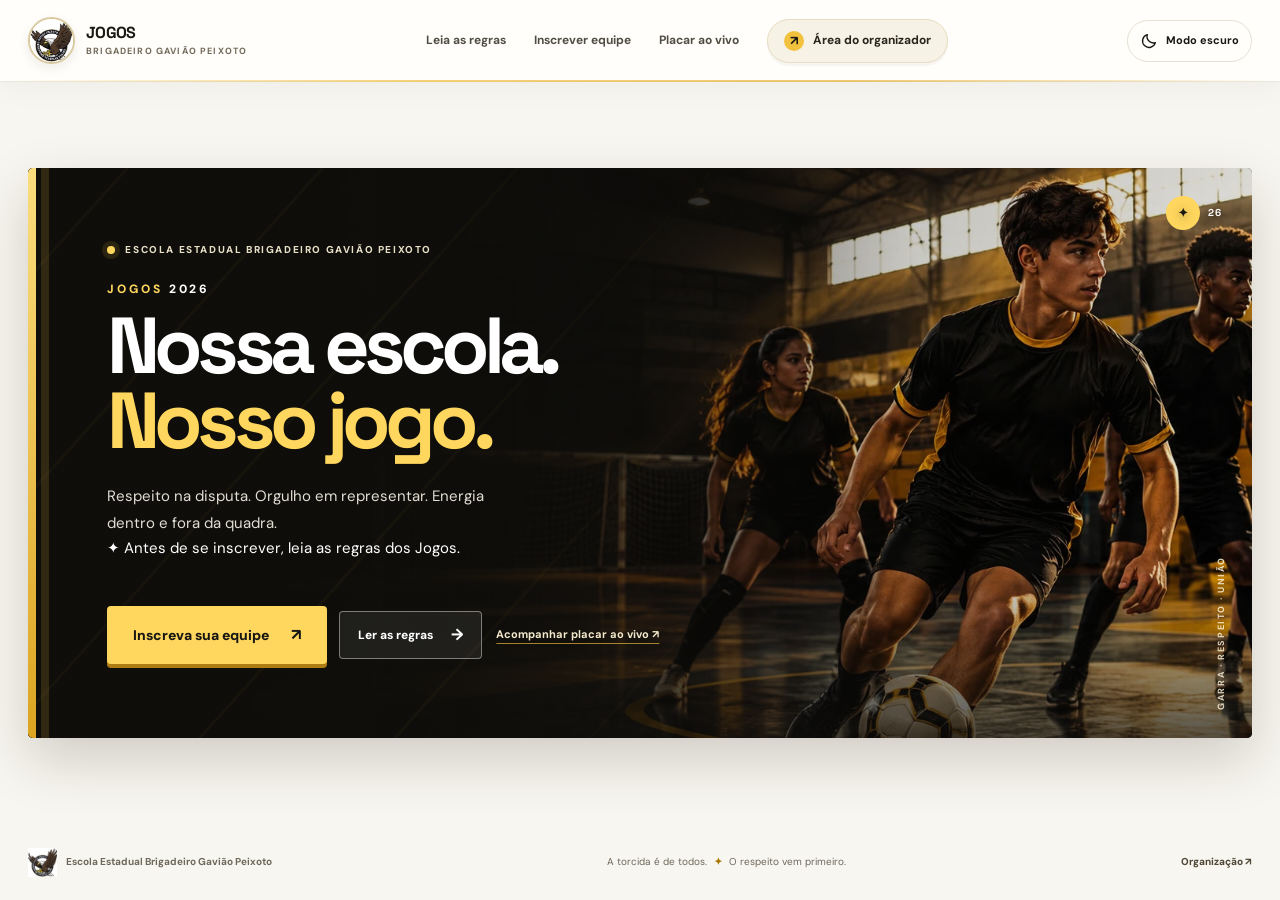
==== index.html @ d653228d "Nova versão" ====
<!doctype html>
<html lang="pt-BR">
<head>
  <meta charset="utf-8">
  <meta name="viewport" content="width=device-width, initial-scale=1, viewport-fit=cover">
  <meta name="theme-color" content="#171612">
  <meta name="description" content="Jogos — Escola Estadual Brigadeiro Gavião Peixoto. Apresentação dos Jogos, regras, inscrições e placares ao vivo.">
  <title>Jogos — Brigadeiro Gavião Peixoto</title>
  <link rel="icon" type="image/png" href="assets/brasao-escola.png">
  <link rel="preload" as="image" href="assets/jogos-banner.webp" fetchpriority="high">
  <script>
    (() => {
      try {
        const saved = localStorage.getItem('jogos-theme');
        const initial = saved || (window.matchMedia && window.matchMedia('(prefers-color-scheme: dark)').matches ? 'dark' : 'light');
        document.documentElement.dataset.theme = initial;
      } catch (_) { document.documentElement.dataset.theme = 'light'; }
    })();
  </script>
  <link rel="stylesheet" href="css/style.css">
</head>
<body class="home-page sports-home">
  <header class="site-header sports-header">
    <a class="brand sports-brand" href="index.html" aria-label="Jogos da Escola Brigadeiro Gavião Peixoto — início">
      <span class="brand__crest"><img src="assets/brasao-escola.png" alt="Brasão da Escola Estadual Brigadeiro Gavião Peixoto"></span>
      <span class="brand__copy"><strong>JOGOS</strong><small>BRIGADEIRO GAVIÃO PEIXOTO</small></span>
    </a>
    <nav id="main-navigation" class="main-nav sports-nav" aria-label="Navegação principal">
      <a href="regras.html">Leia as regras</a>
      <a href="inscricao.html">Inscrever equipe</a>
      <a href="placar.html">Placar ao vivo</a>
      <a class="nav-admin" href="admin.html"><span class="nav-admin__icon" aria-hidden="true">↗</span> Área do organizador</a>
    </nav>
    <button class="theme-toggle" type="button" data-theme-toggle aria-label="Ativar modo escuro" title="Ativar modo escuro" aria-pressed="false">
      <svg class="theme-toggle__moon" viewBox="0 0 24 24" fill="none" aria-hidden="true"><path d="M20.5 14.2A8.5 8.5 0 0 1 9.8 3.5 8.7 8.7 0 1 0 20.5 14.2Z" stroke="currentColor" stroke-width="1.8" stroke-linecap="round" stroke-linejoin="round"/></svg>
      <svg class="theme-toggle__sun" viewBox="0 0 24 24" fill="none" aria-hidden="true"><circle cx="12" cy="12" r="4" stroke="currentColor" stroke-width="1.8"/><path d="M12 2v2m0 16v2M4.93 4.93l1.42 1.42m11.3 11.3 1.42 1.42M2 12h2m16 0h2M4.93 19.07l1.42-1.42m11.3-11.3 1.42-1.42" stroke="currentColor" stroke-width="1.8" stroke-linecap="round"/></svg>
      <span class="theme-toggle__label">Modo escuro</span>
    </button>
    <button class="menu-toggle sports-menu-toggle" id="menu-toggle" type="button" aria-label="Abrir menu" aria-expanded="false" aria-controls="main-navigation">
      <span></span><span></span>
    </button>
  </header>

  <main class="sports-main">
    <section class="sports-cover" aria-labelledby="cover-title">
      <img class="sports-cover__photo" src="assets/jogos-banner.webp" alt="" fetchpriority="high" decoding="async">
      <div class="sports-cover__veil" aria-hidden="true"></div>
      <div class="sports-cover__texture" aria-hidden="true"></div>
      <div class="sports-cover__content">
        <div class="sports-cover__eyebrow"><span class="sports-cover__pulse" aria-hidden="true"></span> ESCOLA ESTADUAL BRIGADEIRO GAVIÃO PEIXOTO</div>
        <p class="sports-cover__edition">JOGOS <span>2026</span></p>
        <h1 id="cover-title">Nossa escola.<br><span>Nosso jogo.</span></h1>
        <p class="sports-cover__lead">Respeito na disputa. Orgulho em representar. Energia dentro e fora da quadra.</p>
        <p class="home-rules-reminder"><span aria-hidden="true">✦</span> Antes de se inscrever, leia as regras dos Jogos.</p>
        <nav class="sports-cover__actions" aria-label="Acessos dos Jogos">
          <a class="sports-action sports-action--primary" href="inscricao.html">Inscreva sua equipe <span aria-hidden="true">↗</span></a>
          <a class="sports-action sports-action--secondary" href="regras.html">Ler as regras <span aria-hidden="true">→</span></a>
          <a class="sports-cover__rules" href="placar.html">Acompanhar placar ao vivo ↗</a>
        </nav>
      </div>
      <div class="sports-cover__side-label" aria-hidden="true">GARRA · RESPEITO · UNIÃO</div>
      <div class="sports-cover__corner" aria-hidden="true"><span>✦</span><i>26</i></div>
    </section>
  </main>

  <footer class="sports-footer">
    <a class="sports-footer__school" href="index.html"><img src="assets/brasao-escola.png" alt=""><span>Escola Estadual Brigadeiro Gavião Peixoto</span></a>
    <span class="sports-footer__motto">A torcida é de todos. <b>✦</b> O respeito vem primeiro.</span>
    <a class="sports-footer__admin" href="admin.html">Organização ↗</a>
  </footer>

  <script>
    (() => {
      const menuToggle = document.getElementById('menu-toggle');
      const mainNav = document.getElementById('main-navigation');
      if (!menuToggle || !mainNav) return;
      const setMenuOpen = (open) => {
        mainNav.classList.toggle('is-open', open);
        document.body.classList.toggle('menu-open', open);
        menuToggle.setAttribute('aria-expanded', String(open));
        menuToggle.setAttribute('aria-label', open ? 'Fechar menu' : 'Abrir menu');
      };
      menuToggle.addEventListener('click', () => setMenuOpen(!mainNav.classList.contains('is-open')));
      mainNav.querySelectorAll('a').forEach((link) => link.addEventListener('click', () => setMenuOpen(false)));
      document.addEventListener('keydown', (event) => { if (event.key === 'Escape') setMenuOpen(false); });
      document.addEventListener('click', (event) => {
        if (window.matchMedia('(max-width: 860px)').matches && mainNav.classList.contains('is-open') &&
            !mainNav.contains(event.target) && !menuToggle.contains(event.target)) setMenuOpen(false);
      });
      window.addEventListener('resize', () => {
        if (!window.matchMedia('(max-width: 860px)').matches) setMenuOpen(false);
      }, { passive: true });
    })();
  </script>
  <script src="js/theme.js" defer></script>
</body>
</html>
---- css/style.css ----
@import url('https://fonts.googleapis.com/css2?family=DM+Sans:wght@400;500;600;700&family=Space+Grotesk:wght@400;500;600;700&display=swap');

:root{--ink:#191714;--ink-soft:#2a2722;--gold:#f0be3d;--gold-deep:#d99c16;--brown:#5a3b28;--paper:#f8f6f0;--white:#fffefa;--muted:#77746d;--line:#e6e0d5;--success:#2e7450;--danger:#b84136;--shadow:0 20px 60px rgba(33,26,15,.09);--radius:22px;--font:'DM Sans',Arial,sans-serif;--display:'Space Grotesk','DM Sans',sans-serif}
*{box-sizing:border-box}html{scroll-behavior:smooth;scroll-padding-top:96px}body{margin:0;background:var(--white);color:var(--ink);font-family:var(--font);font-size:15px;line-height:1.55;-webkit-font-smoothing:antialiased}body.menu-open{overflow:hidden}a{color:inherit;text-decoration:none}button,input,select,textarea{font:inherit}button,a,input,select,textarea{-webkit-tap-highlight-color:transparent}button{cursor:pointer}img{max-width:100%;display:block}button:focus-visible,a:focus-visible,input:focus-visible,select:focus-visible,textarea:focus-visible{outline:3px solid rgba(240,190,61,.72);outline-offset:3px}[hidden]{display:none!important}::selection{background:var(--gold);color:var(--ink)}
.setup-banner{display:flex;gap:10px;align-items:center;justify-content:center;padding:10px 20px;background:#fff0bf;color:#4b3515;font-size:12px;text-align:center;border-bottom:1px solid #f0d987}.setup-banner code{background:rgba(255,255,255,.65);padding:2px 5px;border-radius:5px;font-size:11px}.setup-banner__dot{width:7px;height:7px;flex-shrink:0;border-radius:50%;background:#c88712;box-shadow:0 0 0 4px rgba(200,135,18,.12)}
.site-header,.admin-topbar{height:88px;display:flex;align-items:center;justify-content:space-between;padding:0 max(5vw,calc((100vw - 1240px)/2));border-bottom:1px solid rgba(25,23,20,.07);position:relative;z-index:20;background:rgba(255,254,250,.92);backdrop-filter:blur(16px)}.brand{display:inline-flex;align-items:center;gap:11px;flex-shrink:0}.brand__crest{width:48px;height:48px;border-radius:50%;display:grid;place-items:center;background:#fff;overflow:hidden;border:1px solid #e9dfc9;box-shadow:0 4px 14px rgba(0,0,0,.05)}.brand__crest img{width:100%;height:100%;object-fit:cover}.brand__copy{display:flex;flex-direction:column;line-height:1.15;gap:5px}.brand__copy strong{font:700 16px/1 var(--display);letter-spacing:-.04em}.brand__copy strong span{color:var(--gold-deep)}.brand__copy small{font-size:9px;letter-spacing:.19em;font-weight:700;color:#827c70}.main-nav{display:flex;align-items:center;gap:35px}.main-nav>a:not(.nav-admin){font-size:13px;font-weight:600;color:#625f58;transition:color .2s}.main-nav>a:not(.nav-admin):hover{color:var(--ink)}.nav-admin{display:inline-flex;align-items:center;gap:9px;padding:11px 16px;border:1px solid var(--line);border-radius:100px;font-weight:700;font-size:12px;background:#fff;transition:all .2s}.nav-admin:hover{border-color:var(--ink);background:var(--ink);color:#fff}.nav-admin__icon{display:inline-grid;place-items:center;width:20px;height:20px;border-radius:50%;background:var(--gold);color:var(--ink);font-size:13px}.menu-toggle{display:none;background:transparent;border:0;padding:8px}.menu-toggle span{display:block;width:22px;height:2px;margin:5px;background:var(--ink)}
.section-wrap{width:min(1160px,90vw);margin-inline:auto}.hero{min-height:610px;display:grid;grid-template-columns:1.04fr .96fr;align-items:center;gap:44px;padding-top:48px;padding-bottom:55px}.hero__copy{padding:23px 0 30px}.eyebrow,.section-kicker{font-size:10px;font-weight:800;letter-spacing:.16em;color:#8b6513}.eyebrow{display:inline-flex;align-items:center;gap:9px;padding:8px 12px;background:#fff4d4;border:1px solid #f3e4b8;border-radius:100px;color:#6f5113}.eyebrow__spark{font-size:15px;color:var(--gold-deep)}h1,h2,h3,p{margin-top:0}.hero h1{font:700 clamp(48px,5.7vw,76px)/.99 var(--display);letter-spacing:-.075em;margin:25px 0 23px;max-width:600px}.hero h1 span{color:var(--gold-deep);position:relative;white-space:nowrap}.hero__lead{max-width:470px;font-size:16px;line-height:1.8;color:#6d6961;margin:0 0 27px}.hero__actions{display:flex;align-items:center;gap:25px;flex-wrap:wrap}.button{display:inline-flex;align-items:center;justify-content:center;gap:18px;min-height:48px;padding:13px 21px;border-radius:10px;border:1px solid transparent;font-size:12px;font-weight:800;letter-spacing:.005em;transition:transform .18s,background .18s,border-color .18s,color .18s;cursor:pointer}.button:hover{transform:translateY(-2px)}.button:disabled{opacity:.55;cursor:not-allowed;transform:none}.button span{font-size:16px;line-height:1}.button--gold{background:var(--gold);color:#241b0c;box-shadow:0 7px 0 #dca62b}.button--gold:hover{background:#f5c94f}.button--dark{background:var(--ink);color:#fff}.button--dark:hover{background:#3a342b}.button--wide{width:100%;min-height:54px}.button--light{background:#fff;color:var(--ink)}.button--light:hover{background:var(--gold)}.button--outline{border-color:#d9d2c6;background:transparent;color:var(--ink)}.button--outline:hover{border-color:var(--ink);background:var(--ink);color:white}.button--text{background:transparent;color:#756f64;padding-inline:9px}.button--text:hover{background:#f2eee4;transform:none}.text-link{font-weight:800;font-size:12px;border-bottom:1px solid #d4cfc4;padding:7px 0;display:inline-flex;gap:12px;align-items:center}.text-link span{font-size:17px;color:var(--gold-deep)}.hero__social-proof{margin-top:49px;display:flex;align-items:center;gap:13px}.mini-avatars{display:flex}.mini-avatars span{width:36px;height:36px;border-radius:50%;background:#f5e8c7;border:2px solid var(--white);display:grid;place-items:center;margin-left:-8px;font-size:15px}.mini-avatars span:first-child{margin-left:0;background:#eee3d9}.mini-avatars span:nth-child(2){background:#dce7d6}.mini-avatars span:nth-child(3){background:#f8df9d}.hero__social-proof p{font-size:11px;line-height:1.5;margin:0;color:#868076}.hero__social-proof strong{font-size:12px;color:var(--ink)}
.hero__art{min-height:485px;position:relative;display:flex;align-items:center;justify-content:center;isolation:isolate}.hero__art:before{content:"";position:absolute;width:370px;height:370px;border-radius:50%;background:var(--gold);z-index:-2;transform:translate(12px,4px)}.hero__art:after{content:"";position:absolute;width:435px;height:435px;border:1px solid #e4d6b7;border-radius:50%;z-index:-3;transform:translate(9px,4px)}.art-ring{position:absolute;border:1px dashed rgba(65,45,20,.24);border-radius:50%;width:480px;height:480px;z-index:-3}.art-ring--one{transform:translate(8px,8px)}.art-ring--two{width:525px;height:525px;border-style:solid;opacity:.5;transform:translate(8px,8px)}.crest-card{width:294px;height:330px;background:#fffefa;border:1px solid rgba(25,23,20,.12);border-radius:155px 155px 32px 32px;padding:24px 25px 19px;display:flex;flex-direction:column;align-items:center;justify-content:center;box-shadow:0 25px 48px rgba(70,44,9,.19);transform:rotate(-4deg);position:relative}.crest-card:before{content:"";position:absolute;inset:9px;border:1px solid #e7d7b0;border-radius:150px 150px 26px 26px;pointer-events:none}.crest-card img{width:220px;height:220px;object-fit:contain;border-radius:50%;mix-blend-mode:multiply}.crest-card__caption{font-family:var(--display);text-align:center;display:flex;flex-direction:column;line-height:1.15;gap:2px;margin-top:8px}.crest-card__caption span{font-size:9px;letter-spacing:.16em;color:#746b5c;font-weight:700}.crest-card__caption strong{font-size:14px;letter-spacing:-.02em}.hero-sticker{position:absolute;z-index:3;font:700 11px/1.25 var(--display);letter-spacing:.08em;text-align:center;box-shadow:0 10px 22px rgba(30,20,10,.12)}.hero-sticker--top{top:33px;right:6px;background:var(--ink);color:#fff;border-radius:50%;width:110px;height:110px;display:flex;align-items:center;justify-content:center;flex-direction:column;transform:rotate(11deg);border:5px solid #fff4d8;outline:1px solid var(--ink)}.hero-sticker--top span{color:var(--gold);font-size:20px;margin-bottom:4px}.hero-sticker--bottom{bottom:44px;left:6px;display:flex;align-items:center;gap:11px;background:#fffefa;padding:13px 18px;border:1px solid #e8dfce;border-radius:12px;transform:rotate(-8deg)}.sticker-ball{width:30px;height:30px;display:grid;place-items:center;background:var(--gold);border-radius:50%;font-size:12px;color:var(--ink);border:4px dotted var(--ink)}.art-star{position:absolute;color:var(--ink);font-size:31px}.art-star--one{top:82px;left:30px;transform:rotate(-13deg)}.art-star--two{bottom:85px;right:10px;color:#b88212;font-size:27px}.art-label{position:absolute;right:4px;bottom:4px;display:flex;align-items:center;gap:9px;font:700 9px var(--display);letter-spacing:.12em;color:#71624b;transform:rotate(-90deg);transform-origin:right center}.art-label__line{width:35px;height:1px;background:#a98a4b}.art-label b{color:var(--ink)}
.ticker{overflow:hidden;white-space:nowrap;background:var(--ink);color:#f9f6eb;border-top:3px solid var(--gold);border-bottom:3px solid var(--gold);transform:rotate(-1deg) scale(1.02);margin:0 0 10px;padding:10px 0;position:relative;z-index:3}.ticker__track{display:flex;align-items:center;justify-content:space-around;gap:31px;width:max-content;min-width:100%;font:700 11px var(--display);letter-spacing:.19em;animation:ticker-scroll 42s linear infinite}.ticker__track i{font-style:normal;color:var(--gold);font-size:14px}@keyframes ticker-scroll{to{transform:translateX(-35%)}}
.registration-section{padding-top:103px;padding-bottom:102px}.section-heading{display:flex;justify-content:space-between;align-items:flex-end;gap:40px;margin-bottom:34px}.section-heading h2,.admin-section__heading h2{font:700 clamp(30px,3.6vw,46px)/1.1 var(--display);letter-spacing:-.065em;margin:9px 0 0}.title-period{color:var(--gold-deep)}.section-heading>p{max-width:365px;color:#777168;font-size:13px;line-height:1.8;margin:0 0 2px}.registration-layout{display:grid;grid-template-columns:minmax(0,1.48fr) minmax(290px,.82fr);gap:25px;align-items:start}.registration-card{background:#fff;border:1px solid var(--line);border-radius:20px;padding:31px 32px 28px;box-shadow:0 12px 42px rgba(35,26,10,.045)}.form-card__top,.form-divider{display:flex;align-items:center;justify-content:space-between;gap:15px}.form-card__top{padding-bottom:23px;border-bottom:1px solid #eee9df;margin-bottom:24px}.step-tag{display:inline-flex;align-items:center;gap:9px;font-size:10px;font-weight:800;letter-spacing:.12em;color:#7b7569}.step-tag>span{display:inline-grid;place-items:center;width:27px;height:27px;background:#fff2c9;border-radius:8px;color:#745315;font:700 11px var(--display)}.form-required{font-size:10px;color:#999287}.field-group{display:flex;flex-direction:column;gap:8px;margin-bottom:19px}.field-group label{font-size:12px;font-weight:800;color:#37332c}.field-group label>span{color:var(--gold-deep)}.field-group input,.field-group select,.field-group textarea{width:100%;min-width:0;min-height:47px;padding:12px 13px;border:1px solid #e4ded3;border-radius:9px;background:#fdfcf9;color:var(--ink);font-size:13px;transition:border-color .2s,box-shadow .2s}.field-group textarea{resize:vertical;min-height:86px}.field-group input::placeholder,.field-group textarea::placeholder{color:#aba59a}.field-group input:focus,.field-group select:focus,.field-group textarea:focus{outline:none;border-color:#d5a229;box-shadow:0 0 0 3px rgba(240,190,61,.16)}.field-help{font-size:10px;color:#8a847a;line-height:1.5}.form-divider{border-top:1px solid #eee9df;margin:27px 0 10px;padding-top:25px}.count-chip{display:inline-flex;align-items:center;justify-content:center;border-radius:100px;background:#f5f0e6;color:#6e5d3c;padding:6px 10px;font-size:10px;font-weight:800;white-space:nowrap}.form-intro{color:#837d72;font-size:11px;margin:0 0 18px}.participants-fields{display:grid;grid-template-columns:1fr 1fr;gap:13px 14px}.participant-field{min-width:0;margin:0}.participant-field .participant-label{display:flex;align-items:center;gap:7px;font-size:10px;font-weight:800;color:#625c51}.participant-num{display:grid;place-items:center;width:19px;height:19px;border-radius:6px;background:#f5edda;color:#77591c;font-size:10px}.participant-field input{min-height:43px;padding:10px 11px;border:1px solid #e4ded3;border-radius:8px;background:#fdfcf9;width:100%;font-size:12px;margin-top:7px}.participant-field input:focus{outline:none;border-color:#d5a229;box-shadow:0 0 0 3px rgba(240,190,61,.16)}.empty-participants{grid-column:1/-1;display:flex;align-items:center;gap:13px;padding:16px;border:1px dashed #ded5c4;border-radius:11px;background:#fcfaf5;color:#81796c}.empty-participants>span{font-size:22px}.empty-participants p{font-size:11px;margin:0}.consent-check{display:flex;align-items:flex-start;gap:10px;margin:23px 0 20px;color:#777168;font-size:10px;line-height:1.55;cursor:pointer}.consent-check input{margin-top:2px;accent-color:#b38215;flex-shrink:0}.privacy-note{font-size:10px;text-align:center;color:#948d81;margin:14px 0 0}.privacy-note span{margin-right:4px}.form-message{border-radius:9px;padding:11px 13px;margin:0 0 17px;font-size:12px;line-height:1.55}.form-message--success{background:#eaf5ed;color:#245c3b;border:1px solid #cfe7d6}.form-message--error{background:#fff0ee;color:#96392f;border:1px solid #f1cfcb}.form-message--info{background:#fff6dc;color:#765414;border:1px solid #f0dfac}.registration-aside{display:flex;flex-direction:column;gap:17px}.aside-card{overflow:hidden;position:relative;border-radius:20px;padding:25px 24px}.aside-card--dark{background:var(--ink);color:#fff}.aside-card__top{display:flex;align-items:center;justify-content:space-between;margin-bottom:23px}.aside-icon{display:grid;place-items:center;width:36px;height:36px;border-radius:10px;background:var(--gold);color:var(--ink);font-size:21px}.live-pill{display:inline-flex;align-items:center;gap:6px;padding:6px 8px;border:1px solid rgba(255,255,255,.2);border-radius:100px;font-size:8px;font-weight:800;letter-spacing:.13em;color:#c8c2b6}.live-pill i{width:5px;height:5px;background:#7dca8c;border-radius:50%;box-shadow:0 0 0 3px rgba(125,202,140,.12)}.aside-card h3{font:700 31px/1.05 var(--display);letter-spacing:-.065em;margin:0 0 13px;position:relative;z-index:1}.aside-card h3 em{font-style:normal;color:var(--gold)}.aside-card>p{color:#b4afa3;font-size:11px;line-height:1.75;max-width:275px;margin-bottom:20px;position:relative;z-index:1}.aside-divider{height:1px;background:rgba(255,255,255,.14);margin:20px 0}.aside-fact{display:flex;gap:12px;margin:17px 0;position:relative;z-index:1}.aside-fact__number{width:27px;height:27px;border:1px solid rgba(240,190,61,.5);border-radius:8px;display:grid;place-items:center;color:var(--gold);font:700 10px var(--display);flex-shrink:0}.aside-fact div{display:flex;flex-direction:column;gap:3px}.aside-fact strong{font-size:11px}.aside-fact small{font-size:10px;color:#a7a094;line-height:1.45}.aside-card__scribble{position:absolute;bottom:8px;right:-2px;color:rgba(240,190,61,.12);font:700 47px var(--display);transform:rotate(-17deg);pointer-events:none}.help-card{display:flex;align-items:flex-start;gap:12px;padding:18px 19px;border:1px solid var(--line);border-radius:15px;background:#fffefa}.help-card__icon{width:26px;height:26px;display:grid;place-items:center;border-radius:50%;background:#fff0c2;color:#725416;font:700 13px var(--display);flex-shrink:0}.help-card strong{font-size:11px}.help-card p{font-size:10px;color:#817b70;line-height:1.65;margin:4px 0 0}
.modalities-section{background:var(--paper);padding:91px 0 95px;position:relative}.section-heading--compact{margin-bottom:34px}.modalities-grid{display:grid;grid-template-columns:repeat(3,minmax(0,1fr));gap:17px}.modality-card{border:1px solid #e8e2d7;border-radius:17px;background:#fffefa;padding:22px;position:relative;overflow:hidden;transition:transform .2s,border-color .2s,box-shadow .2s}.modality-card:hover{transform:translateY(-4px);border-color:#dbc18b;box-shadow:0 13px 28px rgba(44,34,16,.06)}.modality-card__top{display:flex;align-items:center;justify-content:space-between;margin-bottom:22px}.modality-card__symbol{width:45px;height:45px;background:#fff0be;border:1px solid #f3df9c;border-radius:13px;display:grid;place-items:center;font-size:20px}.modality-card:nth-child(3n+2) .modality-card__symbol{background:#e8eee0;border-color:#d6e1ca}.modality-card:nth-child(3n+3) .modality-card__symbol{background:#f1e3d7;border-color:#e6d1bd}.modality-card__type{font-size:9px;font-weight:800;letter-spacing:.12em;color:#9b8d6b}.modality-card h3{font:700 22px/1.2 var(--display);letter-spacing:-.05em;margin:0 0 8px;overflow-wrap:anywhere}.modality-card p{font-size:11px;color:#81796d;line-height:1.65;min-height:36px;margin:0 0 18px}.modality-card__bottom{padding-top:15px;border-top:1px solid #eee8de;display:flex;align-items:center;justify-content:space-between;gap:10px}.participant-pill{display:inline-flex;align-items:center;gap:7px;font-size:10px;font-weight:800;color:#645638}.participant-pill span{font-size:15px;color:#bd8e23}.modality-card__join{font-size:10px;font-weight:800;color:#7a5a17;white-space:nowrap}.modality-card--loading{min-height:190px}.skeleton-line{height:15px;width:58%;background:#eee9df;border-radius:5px;margin:22px 0 12px}.skeleton-line--short{width:80%}.empty-note{text-align:center;padding:35px;background:#fff;border:1px dashed var(--line);border-radius:16px;color:#81796d;font-size:13px}
.steps-section{display:grid;grid-template-columns:.8fr 1.2fr;gap:85px;align-items:center;padding-top:100px;padding-bottom:106px}.steps-heading h2{font:700 clamp(36px,4vw,52px)/1.05 var(--display);letter-spacing:-.07em;margin:12px 0 15px}.steps-heading h2 span{color:var(--gold-deep)}.steps-heading p{font-size:13px;color:#7f796e;max-width:280px;line-height:1.8}.steps-list{border-top:1px solid var(--line)}.step-item{display:grid;grid-template-columns:30px 45px 1fr 20px;align-items:center;gap:18px;padding:21px 0;border-bottom:1px solid var(--line);transition:padding .2s}.step-item:hover{padding-inline:7px}.step-item__num{font:700 10px var(--display);color:#aa9f8b}.step-item__icon{display:grid;place-items:center;width:43px;height:43px;border-radius:12px;background:#f7f0de;font-size:19px}.step-item:nth-child(2) .step-item__icon{background:#e8eddf}.step-item:nth-child(3) .step-item__icon{background:#f1e2d3}.step-item h3{font:700 14px var(--display);margin:0 0 4px;letter-spacing:-.025em}.step-item p{font-size:11px;color:#817b70;margin:0;line-height:1.6}.step-item__arrow{font-size:17px;color:#b48b28;justify-self:end}
.closing-banner{position:relative;overflow:hidden;min-height:245px;background:var(--gold);border-radius:21px;margin-bottom:62px;display:flex;align-items:center;justify-content:space-between;padding:42px 59px;gap:25px}.closing-banner:before{content:"";position:absolute;right:12%;top:-115px;width:310px;height:310px;border-radius:50%;border:1px solid rgba(25,23,20,.15);box-shadow:0 0 0 18px rgba(25,23,20,.035),0 0 0 42px rgba(25,23,20,.025)}.closing-banner__shine{position:absolute;right:19%;bottom:-75px;width:190px;height:190px;border:1px dashed rgba(25,23,20,.24);border-radius:50%}.closing-banner .section-kicker{color:#785710;position:relative}.closing-banner h2{font:700 clamp(32px,4vw,46px)/1.04 var(--display);letter-spacing:-.07em;margin:12px 0 0;position:relative}.closing-banner h2 em{font-style:normal;color:#fff8e6;text-shadow:0 1px rgba(0,0,0,.05)}.closing-banner .button{position:relative;z-index:1;flex-shrink:0}.closing-banner__star{position:absolute;right:35%;top:25px;font-size:32px;color:rgba(25,23,20,.34)}
.site-footer{min-height:115px;border-top:1px solid var(--line);padding:25px max(5vw,calc((100vw - 1240px)/2));display:flex;align-items:center;justify-content:space-between;gap:20px}.brand--footer .brand__crest{width:39px;height:39px}.brand--footer .brand__copy strong{font-size:13px}.brand--footer .brand__copy small{font-size:8px}.site-footer>p{font-size:10px;color:#8a8378;margin:0;text-align:center}.site-footer>p span{color:var(--gold-deep);margin-inline:5px}.footer-admin{font-size:10px;font-weight:800;color:#625a4b;white-space:nowrap}.footer-admin:hover{color:var(--gold-deep)}.toast{position:fixed;right:24px;bottom:24px;z-index:1000;max-width:min(420px,calc(100vw - 32px));padding:13px 17px;border-radius:12px;background:var(--ink);color:white;box-shadow:var(--shadow);font-size:12px;opacity:0;transform:translateY(14px);pointer-events:none;transition:opacity .25s,transform .25s}.toast.is-visible{opacity:1;transform:translateY(0)}
/* Admin */
.admin-page{background:var(--paper);min-height:100vh}.admin-topbar{background:var(--white)}.back-link{font-size:12px;font-weight:800;color:#6d665b}.back-link:hover{color:var(--gold-deep)}.admin-shell{width:min(1200px,91vw);margin:0 auto}.login-layout{min-height:calc(100vh - 88px);display:grid;grid-template-columns:1fr .82fr;align-items:center;gap:65px;padding:65px 0}.login-promo{position:relative;min-height:475px;display:flex;flex-direction:column;justify-content:center;padding:10px 15px}.login-promo:before{content:"";position:absolute;width:300px;height:300px;border-radius:50%;background:#f0c54e;opacity:.55;left:7%;top:22%;z-index:0}.login-promo>*{position:relative;z-index:1}.login-promo h1{font:700 clamp(43px,5.1vw,65px)/1.01 var(--display);letter-spacing:-.075em;margin:17px 0 20px}.login-promo h1 em{font-style:normal;color:#ad7d17}.login-promo>p{max-width:380px;font-size:14px;line-height:1.8;color:#777168}.login-promo__art{position:absolute;bottom:14px;right:18px;width:170px;height:170px;border-radius:50%;background:#fff;border:1px solid #e7dcc4;display:grid;place-items:center;box-shadow:0 16px 35px rgba(0,0,0,.08);transform:rotate(8deg)}.login-promo__art img{width:135px;height:135px;object-fit:contain;border-radius:50%;mix-blend-mode:multiply}.login-promo__seal{position:absolute;bottom:-15px;left:-85px;background:var(--ink);color:#fff;padding:12px 16px;border-radius:9px;font-size:8px;line-height:1.5;letter-spacing:.1em;transform:rotate(-8deg)}.login-promo__seal b{color:var(--gold)}.login-promo__star{position:absolute;right:-16px;top:-18px;color:#b3811b;font-size:32px}.promo-foot{position:absolute;left:15px;bottom:12px;font-size:9px;font-weight:800;letter-spacing:.15em;color:#918777}.promo-foot span{color:#c89923;margin-right:9px}.login-card{width:100%;max-width:440px;justify-self:end;background:#fff;border:1px solid var(--line);border-radius:20px;padding:36px;box-shadow:0 17px 50px rgba(35,26,10,.055)}.login-card__symbol{width:43px;height:43px;display:grid;place-items:center;border-radius:13px;background:var(--gold);font:700 20px var(--display);margin-bottom:23px}.login-card h2{font:700 30px var(--display);letter-spacing:-.06em;margin:7px 0}.login-card>p:not(.login-card__hint){font-size:12px;color:#81796e;line-height:1.7;margin-bottom:26px}.login-card .field-group{margin-bottom:17px}.login-card__hint{font-size:10px;color:#918a7f;line-height:1.6;display:flex;gap:7px;margin:16px 0 19px}.login-card__back{font-size:11px;font-weight:700;color:#756a58}.login-card__back:hover{color:var(--gold-deep)}
.dashboard{padding:50px 0 35px}.dashboard-heading{display:flex;justify-content:space-between;align-items:flex-end;gap:24px;margin-bottom:28px}.dashboard-heading h1{font:700 clamp(32px,4vw,44px)/1.1 var(--display);letter-spacing:-.065em;margin:8px 0 7px}.dashboard-heading p{font-size:12px;color:#81796e;margin:0}.dashboard-heading .button{min-height:42px;padding:9px 14px}.stats-grid{display:grid;grid-template-columns:repeat(3,minmax(0,1fr));gap:15px;margin-bottom:45px}.stat-card{padding:21px 22px;border:1px solid var(--line);border-radius:16px;background:#fff}.stat-card--dark{background:var(--ink);border-color:var(--ink);color:#fff}.stat-card__top{display:flex;align-items:center;justify-content:space-between;font-size:11px;font-weight:700;color:#837b6f}.stat-card--dark .stat-card__top{color:#c4bdb1}.stat-card__icon{width:31px;height:31px;display:grid;place-items:center;border-radius:9px;background:#fbf0d0;color:#8b6617;font-size:16px}.stat-card--dark .stat-card__icon{background:var(--gold);color:var(--ink)}.stat-card>strong{display:block;font:700 37px/1.1 var(--display);letter-spacing:-.06em;margin:15px 0 5px}.stat-card>small{font-size:10px;color:#918a7f}.stat-card--dark>small{color:#b3aca0}.admin-section{margin-bottom:45px;scroll-margin-top:30px}.admin-section__heading{display:flex;align-items:flex-end;justify-content:space-between;gap:22px;margin-bottom:22px}.admin-section__heading h2{font-size:30px;margin:6px 0 6px}.admin-section__heading p{font-size:11px;color:#81796e;margin:0;line-height:1.6}.section-count{font-size:10px;font-weight:800;color:#7c7160;background:#eee7d9;border-radius:100px;padding:7px 11px;white-space:nowrap}.modality-admin-layout{display:grid;grid-template-columns:minmax(280px,.82fr) minmax(0,1.18fr);gap:17px;align-items:start}.admin-form-card,.admin-list-card{border:1px solid var(--line);border-radius:17px;background:#fff;padding:23px}.admin-form-card__heading,.admin-list-card__heading{display:flex;gap:12px;align-items:center;margin-bottom:23px}.admin-form-icon{width:37px;height:37px;display:grid;place-items:center;border-radius:11px;background:#fff0c4;color:#8c6414;font-size:18px;flex-shrink:0}.admin-form-card__heading h3,.admin-list-card__heading h3{font:700 15px var(--display);letter-spacing:-.035em;margin:0 0 3px}.admin-form-card__heading p,.admin-list-card__heading p{font-size:10px;color:#8a8276;margin:0;line-height:1.5}.admin-form-card .field-group{margin-bottom:17px}.optional-label{font-weight:500!important;color:#958c7e!important;font-size:10px}.number-input-wrap{display:flex;align-items:center;gap:10px}.number-input-wrap input{width:94px;flex-shrink:0}.number-input-wrap>span{font-size:10px;color:#8a8276}.toggle-line{display:flex;align-items:center;gap:11px;margin:10px 0 21px;cursor:pointer}.toggle-line>input{position:absolute;opacity:0;width:1px;height:1px}.toggle-ui{position:relative;display:block;width:34px;height:20px;background:#d9d2c6;border-radius:100px;transition:background .2s;flex-shrink:0}.toggle-ui:after{content:"";position:absolute;left:3px;top:3px;width:14px;height:14px;border-radius:50%;background:#fff;box-shadow:0 1px 3px #0002;transition:transform .2s}.toggle-line input:checked+.toggle-ui{background:#3e8259}.toggle-line input:checked+.toggle-ui:after{transform:translateX(14px)}.toggle-line input:focus-visible+.toggle-ui{outline:3px solid #edc451;outline-offset:3px}.toggle-line>span:last-child{display:flex;flex-direction:column;gap:2px}.toggle-line strong{font-size:11px}.toggle-line small{font-size:10px;color:#8a8276}.form-actions{display:flex;align-items:center;gap:10px;flex-wrap:wrap}.form-actions .button{min-height:43px;padding:10px 15px}.admin-list-card__heading{justify-content:space-between}.list-heading-mark{width:31px;height:31px;display:grid;place-items:center;border-radius:9px;background:#f4f0e7;color:#8b6617}.admin-modalities-list{display:flex;flex-direction:column}.admin-modality-row{display:flex;align-items:center;gap:12px;padding:14px 0;border-top:1px solid #eee8de;min-width:0}.admin-modality-symbol{display:grid;place-items:center;width:38px;height:38px;border-radius:11px;background:#f7efdb;color:#8b6414;flex-shrink:0;font-size:17px}.admin-modality-row:nth-child(3n+2) .admin-modality-symbol{background:#e9eddf;color:#4f6843}.admin-modality-copy{min-width:0;flex:1}.admin-modality-copy strong{display:block;white-space:normal;overflow-wrap:anywhere;font-size:12px}.admin-modality-copy small{display:block;color:#948c80;font-size:10px;margin-top:3px}.status-chip{display:inline-flex;align-items:center;gap:5px;font-size:9px;font-weight:800;padding:5px 8px;border-radius:100px;background:#eaf4eb;color:#39734a;white-space:nowrap}.status-chip:before{content:"";width:5px;height:5px;border-radius:50%;background:currentColor}.status-chip--paused{background:#f2eee8;color:#8a8070}.row-actions{display:flex;gap:6px;align-items:center}.icon-button{width:30px;height:30px;border:1px solid #e6dfd2;border-radius:8px;background:#fff;color:#776d5b;display:grid;place-items:center;font-size:13px;transition:all .2s;flex-shrink:0}.icon-button:hover{background:#f6f0e3;border-color:#c9b783;color:#4d3812}.icon-button--danger:hover{background:#fff0ee;border-color:#edc7c1;color:#a7392e}.list-empty{text-align:center;padding:34px 20px;color:#8c8375}.list-empty>span{font-size:28px;display:block;margin-bottom:10px;color:#b38c2c}.list-empty strong{font-size:12px;color:#514a40}.list-empty p{font-size:10px;max-width:245px;margin:7px auto 0;line-height:1.65}.teams-admin-section{margin-top:10px}.teams-toolbar{display:flex;align-items:center;gap:10px;margin-bottom:13px}.search-field{display:flex;align-items:center;gap:9px;flex:1;min-width:150px;background:#fff;border:1px solid var(--line);border-radius:9px;padding:0 12px}.search-field>span{font-size:20px;color:#918572}.search-field input{min-height:42px;border:0;outline:none!important;box-shadow:none!important;background:transparent;width:100%;font-size:11px}.teams-toolbar select{min-height:43px;border:1px solid var(--line);border-radius:9px;background:#fff;padding:0 12px;max-width:205px;font-size:11px;color:#635b50}.results-count{font-size:10px;color:#8a8276;white-space:nowrap}.teams-table-wrap{background:#fff;border:1px solid var(--line);border-radius:16px;overflow:hidden}.teams-table-scroll{overflow:auto}.teams-table{width:100%;border-collapse:collapse;min-width:720px}.teams-table th{text-align:left;background:#faf8f2;color:#8e8576;font-size:9px;letter-spacing:.08em;text-transform:uppercase;padding:13px 15px;border-bottom:1px solid #ece5d9;font-weight:800}.teams-table td{padding:14px 15px;border-bottom:1px solid #f0ebe3;font-size:11px;vertical-align:middle}.teams-table tr:last-child td{border-bottom:0}.team-cell{display:flex;flex-direction:column;gap:4px}.team-cell strong{font-size:12px;overflow-wrap:anywhere}.team-cell small,.team-meta small{font-size:10px;color:#91897d}.team-meta{display:flex;flex-direction:column;gap:4px}.team-count{display:inline-flex;width:max-content;background:#f5efdf;border-radius:7px;padding:5px 8px;font-size:10px;font-weight:800;color:#71561f}.team-people{font-size:10px;color:#6e675b;max-width:220px;line-height:1.55}.team-actions{display:flex;gap:6px;justify-content:flex-end}.table-empty{text-align:center;padding:55px 20px;color:#91897c}.table-empty>span{display:block;font-size:29px;margin-bottom:10px}.table-empty h3{font:700 16px var(--display);letter-spacing:-.03em;color:#484238;margin:0 0 5px}.table-empty p{font-size:11px;margin:0;line-height:1.7}.admin-footer{display:flex;align-items:center;justify-content:space-between;border-top:1px solid #e5ded2;padding:20px 0 10px;color:#948b7c;font-size:10px;gap:12px}.admin-footer span:first-child{font-weight:800;letter-spacing:.12em;color:#746751}.team-dialog{width:min(570px,calc(100vw - 24px));max-height:90vh;overflow:auto;border:1px solid var(--line);border-radius:20px;padding:27px;background:#fffefa;color:var(--ink);box-shadow:0 25px 90px #16120c44}.team-dialog::backdrop{background:rgba(24,21,16,.62);backdrop-filter:blur(4px)}.dialog-heading{display:flex;justify-content:space-between;gap:18px;align-items:flex-start;padding-bottom:20px;border-bottom:1px solid var(--line);margin-bottom:20px}.dialog-heading h2{font:700 28px var(--display);letter-spacing:-.06em;margin:6px 0 4px}.dialog-subtitle{font-size:11px;color:#8c8375;margin:0}.dialog-close{width:32px;height:32px;border:1px solid var(--line);border-radius:9px;background:#fff;font-size:23px;line-height:1;color:#72695a}.dialog-divider{display:flex;align-items:center;justify-content:space-between;gap:12px;border-top:1px solid var(--line);padding-top:18px;margin:7px 0 15px;font-size:9px;font-weight:800;letter-spacing:.1em;color:#7d7568}.team-dialog .participants-fields{margin-bottom:20px}.team-dialog .form-actions{padding-top:15px;border-top:1px solid var(--line)}
@media(max-width:1020px){.site-header,.admin-topbar{padding-inline:4vw}.main-nav{gap:22px}.hero{gap:25px}.hero__art:before{width:320px;height:320px}.hero__art:after{width:375px;height:375px}.art-ring{width:410px;height:410px}.art-ring--two{width:450px;height:450px}.crest-card{width:260px;height:300px}.crest-card img{width:200px;height:200px}.registration-layout{grid-template-columns:minmax(0,1.25fr) minmax(270px,.8fr);gap:18px}.registration-card{padding:25px}.steps-section{gap:45px}.login-layout{gap:35px}.login-promo__art{right:0;transform:scale(.85) rotate(8deg)}}
@media(max-width:780px){.site-header,.admin-topbar{height:75px;padding-inline:5vw}.brand__crest{width:42px;height:42px}.brand__copy strong{font-size:14px}.main-nav{display:none;position:absolute;top:74px;left:0;right:0;background:#fffefa;padding:18px 5vw 24px;box-shadow:0 16px 30px #17120c12;border-bottom:1px solid var(--line);flex-direction:column;align-items:stretch;gap:0}.main-nav.is-open{display:flex}.main-nav>a:not(.nav-admin){padding:13px 0;border-bottom:1px solid #f0ebe3}.nav-admin{margin-top:14px;justify-content:center}.menu-toggle{display:block}.hero{grid-template-columns:1fr;gap:0;padding-top:45px;padding-bottom:47px}.hero__copy{padding:0}.hero h1{font-size:clamp(52px,10vw,75px);margin:22px 0 18px}.hero__lead{font-size:14px;max-width:540px}.hero__social-proof{margin-top:30px}.hero__art{min-height:410px;margin-top:22px}.hero__art:before{width:305px;height:305px}.hero__art:after{width:355px;height:355px}.art-ring{width:380px;height:380px}.art-ring--two{width:410px;height:410px}.crest-card{width:245px;height:278px;padding:18px}.crest-card img{width:184px;height:184px}.hero-sticker--top{right:calc(50% - 205px);top:12px;width:94px;height:94px;font-size:9px}.hero-sticker--bottom{left:calc(50% - 200px);bottom:24px}.art-star--one{left:calc(50% - 185px);top:57px}.art-star--two{right:calc(50% - 200px);bottom:70px}.art-label{right:calc(50% - 245px);bottom:4px}.registration-section{padding-top:72px;padding-bottom:74px}.section-heading{align-items:flex-start;flex-direction:column;gap:14px;margin-bottom:25px}.section-heading h2{font-size:36px}.section-heading>p{max-width:530px}.registration-layout{grid-template-columns:1fr}.registration-aside{display:grid;grid-template-columns:1fr 1fr;align-items:stretch}.aside-card--dark{grid-row:span 2}.modalities-section{padding:72px 0}.modalities-grid{grid-template-columns:repeat(2,minmax(0,1fr))}.steps-section{grid-template-columns:1fr;gap:20px;padding-top:74px;padding-bottom:75px}.steps-heading h2 br{display:none}.steps-heading p{max-width:460px}.closing-banner{padding:33px;min-height:220px}.closing-banner h2{font-size:36px}.site-footer{flex-wrap:wrap;padding-block:23px}.site-footer>p{order:3;width:100%;text-align:left}.login-layout{grid-template-columns:1fr;gap:27px;padding:42px 0}.login-promo{min-height:auto;padding:8px 5px 20px}.login-promo:before{width:185px;height:185px;left:auto;right:6%;top:3%}.login-promo h1{font-size:45px}.login-promo>p{max-width:420px}.login-promo__art{right:3%;top:0;bottom:auto;transform:scale(.58) rotate(8deg);transform-origin:top right;opacity:.9}.promo-foot{display:none}.login-card{justify-self:stretch;max-width:none;padding:29px}.dashboard{padding-top:35px}.modality-admin-layout{grid-template-columns:1fr}.admin-form-card{order:0}.admin-list-card{order:1}.admin-section__heading{align-items:flex-start}.stats-grid{gap:10px}.stat-card{padding:17px}.stat-card>strong{font-size:32px}.stat-card__top{font-size:10px}.teams-toolbar{flex-wrap:wrap}.search-field{flex-basis:100%}.teams-toolbar select{flex:1;max-width:none}.results-count{margin-left:auto}.admin-section{margin-bottom:34px}}
@media(max-width:520px){.setup-banner{font-size:10px;padding:8px 12px;align-items:flex-start}.section-wrap{width:90vw}.hero{padding-top:34px}.hero h1{font-size:54px;letter-spacing:-.08em}.hero__lead{font-size:13px;line-height:1.75}.hero__actions{gap:17px}.hero__actions .button{padding:12px 15px;min-height:46px}.hero__actions .text-link{font-size:11px}.hero__art{min-height:350px;margin-top:18px}.hero__art:before{width:250px;height:250px}.hero__art:after{width:294px;height:294px}.art-ring{width:315px;height:315px}.art-ring--two{width:342px;height:342px}.crest-card{width:205px;height:235px;padding:15px;border-radius:120px 120px 25px 25px}.crest-card:before{border-radius:115px 115px 20px 20px}.crest-card img{width:152px;height:152px}.crest-card__caption{margin-top:4px}.crest-card__caption strong{font-size:11px}.crest-card__caption span{font-size:7px}.hero-sticker--top{right:calc(50% - 167px);top:4px;width:78px;height:78px;border-width:4px;font-size:8px}.hero-sticker--top span{font-size:14px;margin-bottom:2px}.hero-sticker--bottom{left:calc(50% - 160px);bottom:17px;padding:10px 12px;font-size:9px}.sticker-ball{width:26px;height:26px}.art-star--one{left:calc(50% - 153px);top:43px;font-size:24px}.art-star--two{right:calc(50% - 164px);bottom:57px;font-size:22px}.art-label{right:calc(50% - 190px);font-size:7px}.ticker{padding:8px 0}.ticker__track{font-size:9px;gap:22px}.registration-section{padding-top:60px}.section-heading h2{font-size:32px}.registration-card{padding:21px 17px;border-radius:16px}.form-card__top{margin-bottom:20px}.form-divider{align-items:flex-start;flex-direction:column;gap:10px}.participants-fields{grid-template-columns:1fr}.participant-field input{min-height:46px}.registration-aside{grid-template-columns:1fr}.aside-card--dark{grid-row:auto}.aside-card{padding:23px 20px}.help-card{padding:15px}.modalities-section{padding:60px 0}.modalities-grid{grid-template-columns:1fr;gap:12px}.modality-card{padding:19px}.modality-card__top{margin-bottom:15px}.modality-card h3{font-size:20px}.modality-card p{min-height:0}.steps-section{padding-top:60px;padding-bottom:62px}.steps-heading h2{font-size:39px}.step-item{grid-template-columns:24px 39px 1fr 15px;gap:10px;padding:17px 0}.step-item__icon{width:38px;height:38px}.step-item h3{font-size:12px}.step-item p{font-size:10px}.closing-banner{width:90vw;min-height:0;padding:27px 22px;align-items:flex-start;flex-direction:column;gap:22px;margin-bottom:40px}.closing-banner h2{font-size:35px}.closing-banner .button{min-height:45px}.closing-banner:before{right:-100px;top:-70px}.closing-banner__star{right:20px;top:22px;font-size:25px}.site-footer{padding:22px 5vw;align-items:flex-start}.site-footer>p{font-size:9px}.footer-admin{font-size:9px}.brand--footer{width:100%}.login-promo{padding-bottom:17px}.login-promo h1{font-size:40px}.login-promo>p{font-size:12px;max-width:78%}.login-promo:before{width:150px;height:150px;right:0;top:0}.login-promo__art{transform:scale(.42) rotate(8deg)}.login-card{padding:23px 20px}.dashboard-heading{align-items:flex-start;flex-direction:column}.dashboard-heading .button{align-self:flex-start}.stats-grid{grid-template-columns:1fr;gap:9px}.stat-card{display:grid;grid-template-columns:1fr auto;align-items:center;gap:0 10px;padding:14px 16px}.stat-card__top{grid-column:1/2}.stat-card>strong{grid-column:2/3;grid-row:1/3;margin:0;font-size:28px}.stat-card>small{grid-column:1/2}.stat-card__icon{width:27px;height:27px}.admin-section__heading{flex-direction:column;align-items:flex-start;gap:12px}.admin-section__heading h2{font-size:26px}.admin-form-card,.admin-list-card{padding:18px}.admin-footer{align-items:flex-start;flex-direction:column;gap:6px}.team-dialog{padding:20px 16px}.dialog-heading h2{font-size:25px}.team-dialog .participants-fields{grid-template-columns:1fr}.form-actions .button{flex:1}.teams-toolbar select{font-size:10px;padding-inline:9px}}
@media(prefers-reduced-motion:reduce){*,*::before,*::after{scroll-behavior:auto!important;animation-duration:.01ms!important;animation-iteration-count:1!important;transition-duration:.01ms!important}}


/* JOGOS — ESCOLA ESTADUAL BRIGADEIRO GAVIÃO PEIXOTO — refinamento visual e acessibilidade */
:root{--gold-bright:#ffd45b;--gold-soft:#fff2c8;--forest:#314a38;--shadow-deep:0 28px 75px rgba(34,27,14,.13)}
.site-header{position:sticky;top:0;box-shadow:0 8px 28px rgba(35,29,17,.035);transition:box-shadow .2s,background .2s}
.site-header:after{content:"";position:absolute;left:0;right:0;bottom:-1px;height:2px;background:linear-gradient(90deg,transparent,var(--gold),#e6b23a,transparent);opacity:.7;pointer-events:none}
.brand__crest{border:2px solid #fff;box-shadow:0 0 0 1px #e4d3a8,0 5px 16px rgba(0,0,0,.08)}
.nav-admin{box-shadow:0 3px 0 rgba(25,23,20,.035)}
.nav-admin:hover{box-shadow:0 5px 0 rgba(25,23,20,.12)}
.hero{position:relative;isolation:isolate;padding-top:58px;padding-bottom:62px}
.hero:before{content:"";position:absolute;z-index:-5;right:-4%;top:5%;width:53%;height:91%;border-radius:44% 16% 40% 23%;background:linear-gradient(135deg,rgba(255,215,103,.24),rgba(240,190,61,.08) 52%,rgba(90,59,40,.045));transform:rotate(-3deg);pointer-events:none}
.hero:after{content:"JOGOS  /  2026";position:absolute;z-index:-4;right:1%;top:7%;writing-mode:vertical-rl;font:800 9px var(--display);letter-spacing:.24em;color:#8d7951;opacity:.65}
.eyebrow{background:linear-gradient(110deg,#fff3c9,#fffaf0);box-shadow:0 3px 0 rgba(217,156,22,.08)}
.hero h1{font-size:clamp(49px,5.5vw,74px);text-wrap:balance}
.hero h1 span{color:#bd8612;text-shadow:0 2px 0 rgba(255,255,255,.45)}
.hero__lead{font-size:15px;max-width:445px;color:#625e56}
.hero__actions .button--gold{background:linear-gradient(135deg,#ffdb67,#efb92b);box-shadow:0 5px 0 #c99017,0 13px 24px rgba(200,143,24,.17);border-color:rgba(177,125,14,.22)}
.hero__actions .button--gold:hover{background:linear-gradient(135deg,#ffe58d,#f4c64f);box-shadow:0 7px 0 #c99017,0 16px 28px rgba(200,143,24,.22)}
.hero .text-link{border-bottom-color:#cdb77e;color:#594b2e}
.hero-perks{display:grid;grid-template-columns:repeat(3,minmax(0,1fr));gap:10px;margin-top:31px;max-width:640px}
.hero-perk{min-width:0;display:flex;align-items:center;gap:9px;padding:12px 11px;border:1px solid rgba(224,213,190,.9);border-radius:13px;background:rgba(255,254,250,.82);box-shadow:0 7px 19px rgba(58,44,19,.035);backdrop-filter:blur(8px)}
.hero-perk__icon{display:grid;place-items:center;flex:0 0 32px;width:32px;height:32px;border-radius:10px;color:#6a4e0d;background:#ffedb0}
.hero-perk:nth-child(2) .hero-perk__icon{background:#e5eddf;color:#496448}
.hero-perk:nth-child(3) .hero-perk__icon{background:#f1e2d5;color:#835938}
.hero-perk__icon svg{width:18px;height:18px}
.hero-perk>span:last-child{display:flex;flex-direction:column;gap:3px;min-width:0}
.hero-perk strong{font-size:10px;line-height:1.25;color:#312c23;white-space:normal}
.hero-perk small{font-size:9px;line-height:1.35;color:#81796b}
.hero__art{min-height:510px}
.hero__art:before{width:385px;height:385px;background:linear-gradient(145deg,#ffdc6e 0%,#f0bd37 63%,#e7a923 100%);box-shadow:0 23px 70px rgba(193,139,22,.17)}
.hero__art:after{width:452px;height:452px;border:1px solid rgba(173,133,48,.35)}
.art-ring{border-color:rgba(65,45,20,.20)}
.art-ring--two{animation:orbit-turn 75s linear infinite}
@keyframes orbit-turn{to{transform:translate(8px,8px) rotate(360deg)}}
.crest-card{border:1px solid rgba(255,255,255,.95);box-shadow:0 26px 55px rgba(70,44,9,.22),0 0 0 8px rgba(255,255,255,.17);transform:rotate(-2deg);transition:transform .35s,box-shadow .35s}
.hero__art:hover .crest-card{transform:translateY(-4px) rotate(0deg);box-shadow:0 32px 65px rgba(70,44,9,.25),0 0 0 8px rgba(255,255,255,.2)}
.hero-sticker--top{box-shadow:0 12px 25px rgba(30,20,10,.20);background:linear-gradient(145deg,#29251f,#151411)}
.hero-sticker--bottom{box-shadow:0 12px 27px rgba(30,20,10,.11);background:rgba(255,254,250,.96);backdrop-filter:blur(8px)}
.ticker{box-shadow:0 7px 19px rgba(23,21,17,.08)}
.section-heading h2,.steps-heading h2{ text-wrap:balance }
.registration-card,.modality-card,.help-card,.admin-form-card,.admin-list-card{box-shadow:0 11px 34px rgba(35,26,10,.035);transition:box-shadow .22s,border-color .22s,transform .22s}
.registration-card:hover,.admin-form-card:hover,.admin-list-card:hover{box-shadow:0 17px 45px rgba(35,26,10,.065)}
.modality-card{border-radius:20px}
.modality-card__symbol{box-shadow:inset 0 1px rgba(255,255,255,.9)}
.modality-card__join{display:inline-flex;align-items:center;gap:6px;padding-bottom:2px;border-bottom:1px solid #d9c48d;transition:gap .2s,color .2s}
.modality-card__join:hover{gap:10px;color:#3c2b0a}
.step-item__icon{box-shadow:inset 0 1px rgba(255,255,255,.8)}
.closing-banner{background:linear-gradient(118deg,#f6cc51 0%,#f3bf37 53%,#eeb62a 100%);box-shadow:0 20px 45px rgba(179,128,22,.13)}
.button:focus-visible,.icon-button:focus-visible,.password-toggle:focus-visible{outline:3px solid rgba(206,148,23,.65);outline-offset:3px}

/* Login administrativo: contraste melhor e estados mais claros. */
.admin-page{background:radial-gradient(ellipse at 8% 18%,rgba(246,204,81,.12),transparent 34%),linear-gradient(180deg,#fbf9f3,#f5f1e8)}
.admin-topbar{position:sticky;top:0;box-shadow:0 7px 24px rgba(35,29,17,.035)}
.admin-shell{width:min(1240px,92vw)}
.login-layout{gap:clamp(26px,4vw,54px);padding-top:54px;padding-bottom:58px}
.login-promo{min-height:520px;padding:42px 42px 65px;border-radius:27px;overflow:hidden;background:radial-gradient(circle at 82% 88%,rgba(239,188,51,.20),transparent 35%),linear-gradient(145deg,#211f1a 0%,#2c281f 64%,#45351d 100%);box-shadow:0 24px 65px rgba(29,24,15,.14);color:#fff}
.login-promo:before{width:355px;height:355px;left:auto;right:-5%;top:23%;background:#e9b52e;opacity:.19;box-shadow:0 0 0 20px rgba(240,190,61,.035),0 0 0 48px rgba(240,190,61,.025)}
.login-promo .section-kicker{color:#f3ca58}
.login-promo h1{font-size:clamp(43px,4.8vw,62px);color:#fff;margin-top:21px}
.login-promo h1 em{color:#ffce46}
.login-promo>p{color:#d0cabe;max-width:365px}
.login-promo__art{width:178px;height:178px;right:32px;top:auto;bottom:35px;border:5px solid rgba(255,255,255,.85);box-shadow:0 20px 40px rgba(0,0,0,.25);background:#fff}
.login-promo__art img{width:142px;height:142px}
.login-promo__seal{background:#f3c342;color:#2a2419;box-shadow:0 9px 23px #0003}
.login-promo__seal b{color:#5d4310}
.login-promo__star{color:#ffda67}
.promo-foot{left:42px;bottom:27px;color:#d5c9ae}
.promo-foot span{color:#ffcf49}
.login-card{max-width:462px;padding:clamp(27px,3vw,39px);border:1px solid rgba(221,212,194,.9);border-radius:24px;box-shadow:0 24px 70px rgba(35,26,10,.09);background:rgba(255,255,255,.96)}
.login-card__symbol{width:48px;height:48px;border-radius:15px;background:linear-gradient(145deg,#ffdc70,#efb92b);box-shadow:0 7px 0 #d8a02a,0 12px 25px rgba(198,143,22,.16);margin-bottom:26px}
.login-card h2{font-size:32px;margin:9px 0 8px}
.login-card>p:not(.login-card__hint){margin-bottom:23px}
.login-card .field-group{gap:9px;margin-bottom:19px}
.login-card .field-group label{font-size:12px;color:#3a342b}
.login-card .field-group input{min-height:51px;border-radius:11px;background:#fcfbf7;border-color:#e4ddcf;padding:13px 14px;font-size:13px}
.login-card .field-group input:focus{border-color:#d3a02c;box-shadow:0 0 0 4px rgba(240,190,61,.17)}
.password-input-wrap{position:relative;display:flex;align-items:center}
.password-input-wrap input{padding-right:54px!important}
.password-toggle{position:absolute;right:7px;top:50%;transform:translateY(-50%);width:38px;height:38px;display:grid;place-items:center;border:0;border-radius:9px;background:transparent;color:#817765;transition:background .18s,color .18s}
.password-toggle:hover{background:#f2ead7;color:#4e3a12}
.password-toggle svg{width:19px;height:19px}
.password-toggle__hide{display:none}
.password-toggle[aria-pressed="true"] .password-toggle__show{display:none}
.password-toggle[aria-pressed="true"] .password-toggle__hide{display:block}
.login-card .button--wide .login-button__label{font-size:12px;line-height:1.2}
.login-card .button--wide{min-height:54px;margin-top:3px;border-radius:12px;background:linear-gradient(125deg,#28251f,#171612);box-shadow:0 5px 0 #070706,0 12px 23px rgba(24,21,15,.13)}
.login-card .button--wide:hover{background:linear-gradient(125deg,#3b352a,#201e19);box-shadow:0 6px 0 #070706,0 16px 26px rgba(24,21,15,.16)}
.login-card .button--wide.is-loading{opacity:.82}
.login-card__hint{align-items:center;margin:18px 0 18px;padding:11px 12px;background:#f8f5ec;border:1px solid #eee7d7;border-radius:10px;color:#766d5d}
.login-card__hint svg{width:16px;height:16px;flex-shrink:0;color:#92701d}
.login-card__back{display:inline-flex;align-items:center;gap:7px;margin-top:2px;font-size:11px;color:#6d5a31}
.login-card__back:hover{color:#a8790e}
.login-card .form-message{font-size:11px;margin-top:16px;margin-bottom:18px;border-radius:11px}

@media(max-width:1020px){
  .hero-perks{gap:7px}.hero-perk{padding:10px 8px;gap:7px}.hero-perk__icon{flex-basis:29px;width:29px;height:29px}
  .login-promo{padding:34px 30px 61px}.promo-foot{left:30px}.login-promo__art{right:24px;bottom:34px}
}
@media(max-width:780px){
  .site-header{position:relative}
  .hero{padding-top:41px}
  .hero:before{right:-6%;top:39%;width:100%;height:52%;border-radius:35% 14% 30% 22%;opacity:.8}
  .hero:after{top:42%;right:1%;font-size:8px}
  .hero__art{min-height:430px}
  .hero__art:before{width:315px;height:315px}
  .hero__art:after{width:365px;height:365px}
  .hero-perks{max-width:none;margin-top:26px}
  .login-layout{padding:35px 0 45px}
  .login-promo{min-height:360px;padding:30px 29px 50px}
  .login-promo__art{width:132px;height:132px;right:28px;top:auto;bottom:28px;transform:scale(.9) rotate(8deg)}
  .login-promo__art img{width:105px;height:105px}
  .login-promo__seal{left:-58px;bottom:-10px;padding:9px 11px}
  .login-promo:before{width:230px;height:230px;right:5%;top:11%}
  .login-promo>p{max-width:65%}
  .promo-foot{left:29px;bottom:21px}
}
@media(max-width:520px){
  .hero-perks{grid-template-columns:1fr;gap:8px;margin-top:23px}
  .hero-perk{padding:10px 12px}
  .hero-perk strong{font-size:11px}.hero-perk small{font-size:10px}
  .hero__art{min-height:350px}
  .login-promo{min-height:335px;padding:27px 22px 48px;border-radius:22px}
  .login-promo h1{font-size:38px;max-width:78%}
  .login-promo>p{max-width:70%;font-size:11px}
  .login-promo__art{width:96px;height:96px;right:15px;top:auto;bottom:35px;transform:rotate(8deg)}
  .login-promo__art img{width:77px;height:77px}
  .login-promo__seal{font-size:7px;left:-42px;padding:7px 9px}
  .login-promo__star{right:-7px;top:-12px;font-size:25px}
  .promo-foot{left:22px;bottom:17px;font-size:8px}
  .login-card{padding:24px 19px;border-radius:20px}
}
@media(prefers-reduced-motion:reduce){.art-ring--two{animation:none}}


/* Navegação e páginas públicas separadas */
.home-hero{padding-top:52px;padding-bottom:54px;min-height:590px}
.home-hero .hero__art{min-height:475px}
.home-hero .hero-perk__icon{font-size:17px}
.home-access{padding-top:72px;padding-bottom:82px}
.home-access__grid{display:grid;grid-template-columns:repeat(3,minmax(0,1fr));gap:18px;margin-top:28px}
.home-access-card{position:relative;display:flex;flex-direction:column;align-items:flex-start;min-height:285px;padding:26px;border:1px solid #e7e0d4;border-radius:20px;background:#fffefa;box-shadow:0 12px 32px rgba(35,26,10,.04);overflow:hidden;transition:transform .22s,border-color .22s,box-shadow .22s}
.home-access-card:hover{transform:translateY(-5px);border-color:#d8b85d;box-shadow:0 19px 42px rgba(35,26,10,.09)}
.home-access-card--gold{background:linear-gradient(145deg,#ffdf78,#f3bd31);border-color:#e5b22a}
.home-access-card__number{font-size:9px;font-weight:800;letter-spacing:.16em;color:#8a6a22}
.home-access-card__icon{position:absolute;right:23px;top:23px;width:43px;height:43px;border-radius:13px;display:grid;place-items:center;background:#f6f0e4;color:#332b1e;font-size:22px}
.home-access-card--gold .home-access-card__icon{background:rgba(255,255,255,.52)}
.home-access-card h3{font:700 23px/1.15 var(--display);letter-spacing:-.045em;margin:45px 0 11px}
.home-access-card p{font-size:12px;line-height:1.75;color:#777065;max-width:290px;margin-bottom:22px}
.home-access-card--gold p{color:#57431a}
.home-access-card__link{display:flex;align-items:center;justify-content:space-between;gap:13px;width:100%;margin-top:auto;padding-top:17px;border-top:1px solid rgba(90,72,34,.18);font-size:11px;font-weight:800}
.home-access-card__link b{font-size:17px;color:#8c650d;transition:transform .2s}
.home-access-card:hover .home-access-card__link b{transform:translate(3px,-2px)}
.home-values{position:relative;display:grid;grid-template-columns:auto 1fr 1fr;gap:35px;align-items:center;padding-top:8px;padding-bottom:90px}
.home-values__mark{width:74px;height:74px;display:grid;place-items:center;border-radius:22px;background:#f9e7ad;color:#977015;font-size:38px;box-shadow:inset 0 0 0 1px rgba(196,148,28,.15)}
.home-values h2{font:700 clamp(31px,3.4vw,43px)/1.06 var(--display);letter-spacing:-.06em;margin:12px 0 0}
.home-values h2 em{color:#be8812;font-style:normal}
.home-values>p{font-size:13px;line-height:1.9;color:#706b62;margin:0;max-width:460px}
.subpage{background:#fbf9f4;min-height:100vh}
.subpage-main{padding-bottom:84px}
.page-hero{position:relative;display:flex;align-items:center;justify-content:space-between;gap:35px;min-height:330px;padding:48px 0 42px;border-bottom:1px solid #e9e2d5;overflow:hidden}
.page-hero:before{content:"";position:absolute;right:4%;top:-50%;width:390px;height:390px;border-radius:50%;background:linear-gradient(140deg,rgba(255,218,108,.35),rgba(240,190,61,.06));z-index:0}
.page-hero__copy{position:relative;z-index:1;max-width:720px}
.page-hero h1{font:700 clamp(42px,5.4vw,67px)/1.02 var(--display);letter-spacing:-.075em;margin:15px 0 17px}
.page-hero h1 em{font-style:normal;color:#bd8612}
.page-hero p{max-width:650px;color:#6e695f;font-size:14px;line-height:1.85;margin:0}
.page-hero__actions{display:flex;align-items:center;gap:23px;flex-wrap:wrap;margin-top:24px}
.page-hero__stamp{position:relative;z-index:1;flex-shrink:0;width:205px;height:205px;display:flex;flex-direction:column;align-items:center;justify-content:center;gap:4px;background:linear-gradient(145deg,#ffdc6d,#ecb62f);border:8px solid rgba(255,255,255,.7);outline:1px solid #e5c45f;border-radius:50%;box-shadow:0 21px 45px rgba(130,93,14,.12);transform:rotate(6deg);color:#312719}
.page-hero__stamp span{font:700 49px/.9 var(--display);letter-spacing:-.08em}
.page-hero__stamp strong{font:800 16px/.95 var(--display);text-align:center;letter-spacing:.04em}
.page-hero__stamp i{font-style:normal;font-size:8px;letter-spacing:.18em;margin-top:9px}
.public-teams-section,.rules-section{padding-top:55px}
.public-teams-section .section-heading,.rules-section .section-heading{align-items:flex-end}
.public-teams-section .section-heading p,.rules-section .section-heading p{max-width:385px}
.teams-toolbar{display:flex;align-items:center;justify-content:space-between;gap:15px;margin:24px 0 25px}
.teams-search{display:flex;align-items:center;gap:11px;flex:1;min-width:180px;max-width:510px;padding:0 15px;border:1px solid #e4ddcf;border-radius:12px;background:#fff;min-height:49px;color:#8b7e65}
.teams-search>span{font-size:24px;line-height:1}
.teams-search input{width:100%;min-width:0;border:0;outline:0;background:transparent;color:var(--ink);font-size:12px}
.teams-search input:focus-visible{outline:none}
.teams-filter{display:flex;align-items:center;gap:11px;min-height:49px;padding:0 12px;border:1px solid #e4ddcf;border-radius:12px;background:#fff}
.teams-filter span{font-size:10px;color:#827967;font-weight:700;white-space:nowrap}
.teams-filter select{border:0;outline:0;background:transparent;max-width:220px;font-size:12px;color:#302c24}
.public-teams-grid{display:grid;grid-template-columns:repeat(3,minmax(0,1fr));gap:15px}
.public-team-card{position:relative;min-width:0;padding:21px 21px 18px;background:#fff;border:1px solid #e8e1d6;border-radius:17px;box-shadow:0 8px 23px rgba(35,26,10,.035);transition:transform .2s,border-color .2s,box-shadow .2s}
.public-team-card:hover{transform:translateY(-3px);border-color:#dec36f;box-shadow:0 14px 30px rgba(35,26,10,.07)}
.public-team-card__top{display:flex;justify-content:space-between;align-items:center;gap:10px;margin-bottom:20px}
.public-team-card__icon{width:37px;height:37px;display:grid;place-items:center;border-radius:12px;background:#fff0bd;color:#7b5b11;font-size:18px}
.public-team-card__tag{font-size:8px;font-weight:800;letter-spacing:.13em;color:#7b704f;background:#f7f2e7;padding:6px 8px;border-radius:7px;text-transform:uppercase}
.public-team-card h3{font:700 19px/1.23 var(--display);letter-spacing:-.04em;margin:0 0 8px;overflow-wrap:anywhere}
.public-team-card__modality{font-size:11px;color:#817867;margin:0 0 17px}
.public-team-card__meta{display:flex;align-items:center;justify-content:space-between;gap:10px;padding-top:13px;border-top:1px solid #f0ebe2;font-size:10px;color:#777064}
.public-team-card__meta strong{color:#453b28;font-weight:800}
.public-empty{grid-column:1/-1;display:flex;flex-direction:column;align-items:center;justify-content:center;min-height:190px;padding:27px;text-align:center;background:rgba(255,255,255,.78);border:1px dashed #dcd3c0;border-radius:17px}
.public-empty__symbol{display:grid;place-items:center;width:44px;height:44px;margin-bottom:11px;border-radius:14px;background:#fff0bd;color:#98701b;font-size:24px}
.public-empty h3{font:700 18px var(--display);margin:0 0 5px}
.public-empty p{max-width:400px;margin:0;color:#81796d;font-size:11px;line-height:1.7}
.privacy-footnote{display:flex;align-items:center;gap:9px;margin:23px 0 0;color:#777064;font-size:10px;line-height:1.7}
.privacy-footnote span{font-size:15px}
.rules-grid{display:grid;grid-template-columns:repeat(3,minmax(0,1fr));gap:15px;margin-top:27px}
.rule-card{position:relative;min-height:225px;padding:24px 22px 21px;border:1px solid #e8e1d6;border-radius:17px;background:#fff;overflow:hidden;box-shadow:0 8px 23px rgba(35,26,10,.028)}
.rule-card__number{position:absolute;right:19px;top:18px;font:700 11px var(--display);letter-spacing:.08em;color:#bdb29e}
.rule-card__icon{display:grid;place-items:center;width:42px;height:42px;margin-bottom:21px;border-radius:13px;background:#fff0bd;color:#856013;font-size:19px}
.rule-card:nth-child(3n+2) .rule-card__icon{background:#e7eddf;color:#4c6943}
.rule-card:nth-child(3n) .rule-card__icon{background:#f0e2d5;color:#885b38}
.rule-card h3{font:700 17px/1.25 var(--display);letter-spacing:-.025em;margin:0 0 9px}
.rule-card p{font-size:11px;line-height:1.8;color:#777064;margin:0}
.rules-note{display:flex;gap:14px;align-items:flex-start;margin-top:22px;padding:20px 22px;background:#fff4d5;border:1px solid #f0dfaa;border-radius:15px}
.rules-note__icon{display:grid;place-items:center;flex-shrink:0;width:25px;height:25px;border-radius:50%;background:#eac04b;color:#33260b;font-weight:800;font-family:var(--display)}
.rules-note strong{font-size:12px}
.rules-note p{font-size:11px;line-height:1.8;color:#695b39;margin:5px 0 0}
.page-hero--rules .page-hero__stamp{background:linear-gradient(145deg,#27241f,#141310);color:#ffcf47;outline-color:#4b3b1c;border-color:rgba(255,255,255,.12)}
.page-hero__stamp--rules span{font-size:38px}
.page-hero__stamp--rules strong{font-size:31px}
.page-hero__stamp--rules i{color:#d8c89e}
@media(max-width:900px){.home-access__grid{grid-template-columns:repeat(2,minmax(0,1fr))}.home-access-card:last-child{grid-column:1/-1}.home-values{grid-template-columns:auto 1fr;gap:23px}.home-values>p{grid-column:2}.page-hero__stamp{width:160px;height:160px}.public-teams-grid,.rules-grid{grid-template-columns:repeat(2,minmax(0,1fr))}}
@media(max-width:780px){.home-hero{padding-top:38px}.home-access{padding-top:50px;padding-bottom:54px}.home-values{padding-bottom:55px}.page-hero{min-height:auto;padding:38px 0;gap:18px}.page-hero__stamp{width:128px;height:128px;border-width:5px}.page-hero__stamp span{font-size:34px}.page-hero__stamp strong{font-size:12px}.page-hero__stamp i{font-size:6px}.page-hero__stamp--rules span{font-size:25px}.page-hero__stamp--rules strong{font-size:21px}.page-hero__actions{gap:16px}.public-teams-section,.rules-section{padding-top:40px}.public-teams-section .section-heading,.rules-section .section-heading{align-items:flex-start}}
@media(max-width:580px){.home-access__grid{grid-template-columns:1fr}.home-access-card:last-child{grid-column:auto}.home-access-card{min-height:245px}.home-values{grid-template-columns:1fr;gap:16px}.home-values__mark{width:58px;height:58px;border-radius:17px;font-size:29px}.home-values>p{grid-column:auto}.page-hero{display:block;padding:35px 0}.page-hero__stamp{display:none}.page-hero h1{font-size:44px}.page-hero p{font-size:12px}.page-hero__actions .button{min-height:45px;padding:11px 15px;gap:10px}.teams-toolbar{align-items:stretch;flex-direction:column}.teams-search{max-width:none}.teams-filter{justify-content:space-between}.teams-filter select{max-width:62%}.public-teams-grid,.rules-grid{grid-template-columns:1fr}.public-team-card{padding:19px}.rule-card{min-height:0}.privacy-footnote{align-items:flex-start}}

/* ============================================================
   Responsive pass — celulares pequenos, tablets, notebooks e telas grandes
   ============================================================ */
:root { color-scheme: light; }
html { width: 100%; max-width: 100%; overflow-x: clip; }
body { width: 100%; min-width: 0; overflow-x: clip; }
img, svg, video, canvas { max-width: 100%; }
.section-wrap { width: min(1160px, calc(100% - 48px)); }
.admin-shell { width: min(1240px, calc(100% - 48px)); }
.site-header, .admin-topbar { padding-left: max(24px, calc((100vw - 1240px) / 2)); padding-right: max(24px, calc((100vw - 1240px) / 2)); }
.hero, .registration-layout, .modality-admin-layout, .login-layout, .stats-grid,
.home-access__grid, .home-values, .public-teams-grid, .rules-grid { min-width: 0; }
.hero__copy, .hero__art, .page-hero__copy, .registration-card, .registration-aside,
.admin-form-card, .admin-list-card, .login-promo, .login-card { min-width: 0; }
.home-page, .subpage, .admin-page { min-height: 100vh; min-height: 100dvh; }
.button, .nav-admin, .text-link { touch-action: manipulation; }
.button { min-height: 46px; }
.field-group input, .field-group select, .field-group textarea,
.participant-field input, .search-field input, .teams-search input { max-width: 100%; }
.team-dialog { max-height: min(90vh, 900px); max-height: min(90dvh, 900px); overscroll-behavior: contain; }
.teams-table-wrap, .teams-table-scroll { max-width: 100%; min-width: 0; }
.teams-table-scroll { overflow-x: auto; -webkit-overflow-scrolling: touch; }
.teams-table { min-width: 720px; }

@media (max-width: 1100px) {
  .site-header, .admin-topbar { padding-left: 24px; padding-right: 24px; }
  .main-nav { gap: 17px; }
  .main-nav > a:not(.nav-admin) { font-size: 12px; }
  .nav-admin { padding: 9px 12px; }
  .hero { grid-template-columns: minmax(0, 1fr) minmax(0, .92fr); gap: 20px; }
  .hero h1 { font-size: clamp(44px, 5.2vw, 64px); }
  .hero__art { transform: scale(.94); transform-origin: center; }
  .home-hero .hero__art { transform: none; }
}

/* Collapse the full navigation before it becomes cramped on small laptops. */
@media (max-width: 860px) {
  .site-header { height: 75px; position: relative; padding-left: max(16px, env(safe-area-inset-left)); padding-right: max(16px, env(safe-area-inset-right)); }
  .site-header .main-nav { display: none; position: absolute; top: 74px; left: 0; right: 0; z-index: 60; max-height: calc(100vh - 75px); max-height: calc(100dvh - 75px); overflow-y: auto; overscroll-behavior: contain; padding: 12px max(20px, env(safe-area-inset-right)) 22px max(20px, env(safe-area-inset-left)); background: #fffefa; border-bottom: 1px solid var(--line); box-shadow: 0 18px 34px rgba(23,18,12,.12); flex-direction: column; align-items: stretch; gap: 0; }
  .site-header .main-nav.is-open { display: flex; }
  .site-header .main-nav > a:not(.nav-admin) { display: flex; align-items: center; min-height: 46px; padding: 12px 3px; border-bottom: 1px solid #f0ebe3; font-size: 14px; }
  .site-header .main-nav .nav-admin { min-height: 46px; justify-content: center; margin-top: 14px; font-size: 13px; }
  .site-header .menu-toggle { display: block; flex: 0 0 44px; width: 44px; height: 44px; margin-right: -8px; border-radius: 12px; }
  .site-header .menu-toggle:hover, .site-header .menu-toggle:focus-visible { background: #f5efdf; }
  .site-header .menu-toggle span { margin: 5px auto; }
  .brand { min-width: 0; gap: 9px; }
  .brand__copy { min-width: 0; }
  .brand__copy small { letter-spacing: .12em; }
  .hero { grid-template-columns: minmax(0, 1fr); gap: 0; }
  .hero__art { width: 100%; max-width: 570px; justify-self: center; transform: none; }
  .registration-layout { grid-template-columns: minmax(0, 1fr); }
  .modality-admin-layout { grid-template-columns: minmax(0, 1fr); }
  .login-layout { grid-template-columns: minmax(0, 1fr); }
  .login-card { justify-self: stretch; max-width: 620px; width: 100%; margin-inline: auto; }
  .login-promo { min-height: 350px; }
  .stats-grid { grid-template-columns: repeat(3, minmax(0, 1fr)); }
  .stat-card { min-width: 0; }
  .stat-card > strong { overflow-wrap: anywhere; }
  .page-hero { min-width: 0; }
}

@media (max-width: 680px) {
  .section-wrap { width: calc(100% - 36px); }
  .admin-shell { width: calc(100% - 36px); }
  .site-header, .admin-topbar { padding-left: 18px; padding-right: 18px; }
  .brand__crest { width: 40px; height: 40px; }
  .brand__copy strong { font-size: 13px; }
  .brand__copy small { font-size: 8px; letter-spacing: .09em; }
  .home-hero { padding-top: 32px; padding-bottom: 34px; min-height: auto; }
  .hero { padding-top: 32px; padding-bottom: 38px; min-height: auto; }
  .hero h1 { max-width: 100%; font-size: clamp(38px, 10.2vw, 54px); line-height: 1.01; letter-spacing: -.07em; overflow-wrap: normal; }
  .hero h1 span { white-space: normal; }
  .hero__lead { font-size: 14px; line-height: 1.75; }
  .hero__actions { align-items: stretch; gap: 12px; }
  .hero__actions .button { max-width: 100%; }
  .hero__art, .home-hero .hero__art { min-height: clamp(285px, 78vw, 370px); margin-top: 17px; overflow: hidden; overflow: clip; }
  .hero__art:before { width: min(68vw, 290px); height: min(68vw, 290px); }
  .hero__art:after { width: min(80vw, 340px); height: min(80vw, 340px); }
  .art-ring { width: min(86vw, 365px); height: min(86vw, 365px); }
  .art-ring--two { width: min(94vw, 395px); height: min(94vw, 395px); }
  .crest-card { width: clamp(175px, 54vw, 220px); height: clamp(205px, 62vw, 250px); padding: 13px; }
  .crest-card img { width: clamp(130px, 40vw, 160px); height: clamp(130px, 40vw, 160px); }
  .hero-sticker--top { right: 3%; top: 3px; width: clamp(66px, 21vw, 82px); height: clamp(66px, 21vw, 82px); font-size: 8px; }
  .hero-sticker--bottom { left: 1%; bottom: 12px; max-width: 78%; padding: 9px 11px; font-size: 9px; }
  .art-star--one { left: 4%; top: 13%; }
  .art-star--two { right: 3%; bottom: 17%; }
  .art-label { display: none; }
  .hero-perks { grid-template-columns: 1fr; }
  .section-heading { gap: 13px; }
  .section-heading h2, .admin-section__heading h2 { font-size: clamp(27px, 7vw, 34px); }
  .registration-section, .modalities-section, .steps-section { padding-top: 52px; padding-bottom: 56px; }
  .registration-card { padding: 20px 16px; }
  .participants-fields { grid-template-columns: minmax(0, 1fr); }
  .registration-aside { display: grid; grid-template-columns: minmax(0, 1fr); }
  .aside-card--dark { grid-row: auto; }
  .modalities-grid { grid-template-columns: minmax(0, 1fr); }
  .closing-banner { width: calc(100% - 36px); padding: 25px 20px; min-height: 0; }
  .closing-banner h2 { font-size: clamp(27px, 7vw, 36px); overflow-wrap: anywhere; }
  .site-footer { padding-left: 18px; padding-right: 18px; gap: 14px; }
  .site-footer > p { max-width: 100%; overflow-wrap: anywhere; }
  .page-hero { padding: 32px 0; }
  .page-hero h1 { font-size: clamp(34px, 9vw, 46px); overflow-wrap: anywhere; }
  .page-hero__actions { align-items: stretch; flex-direction: column; gap: 11px; }
  .page-hero__actions .button, .page-hero__actions .text-link { width: fit-content; max-width: 100%; }
  .public-teams-section, .rules-section { padding-top: 32px; }
  .teams-toolbar { display: flex; flex-direction: column; align-items: stretch; gap: 10px; }
  .teams-search { width: 100%; max-width: none; min-width: 0; }
  .teams-filter { width: 100%; min-width: 0; }
  .teams-filter select { width: min(68%, 260px); max-width: 68%; min-width: 0; }
  .public-teams-grid, .rules-grid { grid-template-columns: minmax(0, 1fr); }
  .privacy-footnote { align-items: flex-start; }
  .admin-topbar { height: 72px; }
  .admin-topbar .back-link { font-size: 11px; white-space: nowrap; }
  .admin-topbar .brand__copy small { max-width: 125px; }
  .login-layout { padding: 26px 0 36px; gap: 18px; }
  .login-promo { min-height: 270px; padding: 25px 21px 44px; border-radius: 20px; }
  .login-promo h1 { max-width: 100%; font-size: clamp(34px, 9vw, 43px); }
  .login-promo > p { max-width: 70%; font-size: 12px; }
  .login-card { padding: 23px 18px; border-radius: 19px; }
  .login-card h2 { font-size: 28px; }
  .dashboard { padding-top: 30px; }
  .dashboard-heading { align-items: stretch; }
  .dashboard-heading .button { align-self: flex-start; }
  .stats-grid { grid-template-columns: minmax(0, 1fr); gap: 9px; margin-bottom: 32px; }
  .stat-card { padding: 15px 16px; }
  .admin-section { margin-bottom: 34px; }
  .admin-section__heading { align-items: flex-start; flex-direction: column; gap: 12px; }
  .admin-section__heading .button { max-width: 100%; }
  .section-count { white-space: normal; }
  .admin-form-card, .admin-list-card { padding: 17px 15px; }
  .number-input-wrap { align-items: stretch; flex-wrap: wrap; }
  .number-input-wrap input { max-width: 100%; }
  .form-actions { align-items: stretch; }
  .form-actions .button { flex: 1 1 auto; }
  .teams-toolbar select { max-width: 100%; }
  .results-count { align-self: flex-start; }
  .teams-table-wrap { border-radius: 12px; }
  .teams-table-scroll { max-width: 100%; }
  .team-dialog { width: calc(100% - 20px); max-height: calc(100vh - 20px); max-height: calc(100dvh - 20px); padding: 18px 15px; border-radius: 16px; }
  .dialog-heading { gap: 10px; }
  .dialog-heading h2 { font-size: 24px; }
  .team-dialog .participants-fields { grid-template-columns: minmax(0, 1fr); }
  .admin-footer { align-items: flex-start; flex-direction: column; }
}

/* Campos com tamanho confortável no toque e sem zoom automático no Safari móvel. */
@media (max-width: 680px) {
  .field-group input, .field-group select, .field-group textarea,
  .participant-field input, .password-input-wrap input,
  .search-field input, .teams-search input, .teams-toolbar select {
    font-size: 16px !important;
    line-height: 1.35;
  }
  .field-group input, .field-group select, .participant-field input,
  .search-field input, .teams-search, .teams-toolbar select { min-height: 46px; }
}

@media (max-width: 390px) {
  .section-wrap, .admin-shell { width: calc(100% - 28px); }
  .site-header { padding-left: 14px; padding-right: 14px; }
  .brand { gap: 7px; }
  .brand__crest { width: 36px; height: 36px; }
  .brand__copy strong { font-size: 12px; }
  .brand__copy small { font-size: 7px; letter-spacing: .07em; }
  .site-header .menu-toggle { margin-right: -6px; }
  .hero__actions { flex-direction: column; align-items: stretch; }
  .hero__actions .button, .hero__actions .text-link { width: 100%; justify-content: center; text-align: center; }
  .hero__actions .text-link { min-height: 42px; }
  .hero__art, .home-hero .hero__art { min-height: 276px; }
  .hero-sticker--bottom { max-width: 82%; }
  .home-access-card { min-height: 0; padding: 21px 19px; }
  .home-access-card h3 { font-size: 21px; }
  .page-hero__actions .button { width: 100%; }
  .login-promo > p { max-width: 100%; padding-right: 40px; }
  .login-promo__art { opacity: .32; }
  .login-card { padding: 21px 16px; }
  .stat-card > strong { font-size: 26px; }
  .form-actions .button { width: 100%; }
}

@media (max-height: 540px) and (orientation: landscape) {
  .site-header { position: relative; }
  .site-header .main-nav { max-height: calc(100vh - 75px); max-height: calc(100dvh - 75px); }
  .login-layout { padding-top: 18px; padding-bottom: 24px; }
  .login-promo { min-height: 260px; }
  .login-card { padding-top: 20px; padding-bottom: 20px; }
  .team-dialog { max-height: calc(100vh - 12px); max-height: calc(100dvh - 12px); }
}

@media (hover: none) {
  .button:hover, .home-access-card:hover, .public-team-card:hover,
  .modality-card:hover, .crest-card:hover { transform: none; }
}

/* ============================================================
   Jogos — Escola Estadual Brigadeiro Gavião Peixoto — capa esportiva da página inicial
   Página inicial intencionalmente enxuta: cabeçalho + banner + rodapé.
   ============================================================ */
.sports-home {
  --sports-black: #171612;
  --sports-gold: #f2c23e;
  --sports-gold-bright: #ffd75e;
  background: #f8f6f0;
  color: var(--sports-black);
  display: flex;
  min-height: 100vh;
  min-height: 100dvh;
  flex-direction: column;
}
.sports-header {
  width: 100%;
  height: 82px;
  flex: 0 0 auto;
  padding-inline: max(28px, calc((100vw - 1400px) / 2));
  background: #fffefa;
  border-bottom: 1px solid rgba(23,22,18,.09);
}
.sports-brand .brand__crest {
  width: 47px;
  height: 47px;
  border-color: #d9c99f;
  box-shadow: 0 4px 12px rgba(23,22,18,.08);
}
.sports-brand .brand__copy strong { color: #1b1914; font-size: 16px; }
.sports-brand .brand__copy strong span { color: #a97806; }
.sports-brand .brand__copy small { color: #716959; font-size: 9px; letter-spacing: .13em; }
.sports-nav { gap: clamp(18px, 2.2vw, 34px); }
.sports-nav > a:not(.nav-admin) { color: #514d44; font-size: 12px; font-weight: 700; }
.sports-nav > a:not(.nav-admin):hover { color: #956a08; }
.sports-nav .nav-admin { background: #f7f2e6; border-color: #e7dcc1; color: #29251d; }
.sports-nav .nav-admin:hover { background: #1b1914; border-color: #1b1914; color: #fff; }
.sports-nav .nav-admin__icon { background: var(--sports-gold); }
.sports-main { width: 100%; flex: 1 0 auto; display: flex; align-items: center; justify-content: center; padding: clamp(22px, 3.2vw, 42px) 28px; }
.sports-cover {
  position: relative;
  isolation: isolate;
  width: min(1500px, 100%);
  min-height: clamp(470px, 43vw, 625px);
  border-radius: 5px;
  overflow: hidden;
  background: #171612;
  color: #fff;
  box-shadow: 0 22px 55px rgba(36,28,12,.19);
}
.sports-cover__photo,
.sports-cover__veil,
.sports-cover__texture { position: absolute; inset: 0; width: 100%; height: 100%; }
.sports-cover__photo { z-index: -3; object-fit: cover; object-position: center 53%; }
.sports-cover__veil {
  z-index: -2;
  background:
    linear-gradient(90deg, rgba(15,14,11,.99) 0%, rgba(15,14,11,.94) 26%, rgba(15,14,11,.73) 45%, rgba(15,14,11,.17) 72%, rgba(15,14,11,.07) 100%),
    linear-gradient(0deg, rgba(12,11,9,.66) 0%, transparent 30%, rgba(12,11,9,.09) 100%);
}
.sports-cover__texture {
  z-index: -1;
  pointer-events: none;
  opacity: .20;
  background-image: repeating-linear-gradient(132deg, transparent 0 72px, rgba(242,194,62,.18) 73px 75px, transparent 76px 145px);
  mask-image: linear-gradient(90deg, #000 0%, #000 30%, transparent 68%);
}
.sports-cover::before {
  content: "";
  position: absolute;
  top: -14%; bottom: -14%; left: 0;
  width: 8px;
  background: linear-gradient(180deg, #ffe58b, #d79d14);
  box-shadow: 13px 0 0 rgba(242,194,62,.15);
}
.sports-cover__content {
  width: min(720px, 65%);
  position: relative;
  z-index: 2;
  display: flex;
  align-items: flex-start;
  flex-direction: column;
  padding: clamp(38px, 5.8vw, 84px) clamp(30px, 6.2vw, 92px);
}
.sports-cover__eyebrow {
  display: inline-flex;
  align-items: center;
  gap: 10px;
  margin-bottom: 25px;
  color: #e8dfc7;
  font-size: 10px;
  font-weight: 800;
  letter-spacing: .16em;
  line-height: 1.5;
}
.sports-cover__pulse { width: 8px; height: 8px; border-radius: 50%; background: var(--sports-gold-bright); box-shadow: 0 0 0 5px rgba(242,194,62,.12); flex: 0 0 8px; }
.sports-cover__edition {
  margin: 0 0 13px;
  color: var(--sports-gold-bright);
  font-size: 12px;
  line-height: 1.2;
  font-weight: 800;
  letter-spacing: .24em;
}
.sports-cover__edition span { color: white; }
.sports-cover h1 {
  max-width: 650px;
  margin: 0;
  color: #fff;
  font-family: var(--display);
  font-size: clamp(50px, 6.2vw, 88px);
  font-weight: 700;
  line-height: .94;
  letter-spacing: -.075em;
  text-wrap: balance;
}
.sports-cover h1 span { color: var(--sports-gold-bright); }
.sports-cover__lead {
  max-width: 420px;
  margin: 24px 0 0;
  color: #e2ded4;
  font-size: clamp(13px, 1.2vw, 15px);
  line-height: 1.8;
}
.sports-cover__actions { display: flex; align-items: center; flex-wrap: wrap; gap: 12px; margin-top: 31px; }
.sports-action {
  min-height: 48px;
  display: inline-flex;
  align-items: center;
  justify-content: center;
  gap: 18px;
  padding: 13px 18px;
  border: 1px solid transparent;
  border-radius: 4px;
  font-size: 12px;
  font-weight: 800;
  line-height: 1.2;
  transition: transform .18s, background .18s, border-color .18s, color .18s;
  touch-action: manipulation;
}
.sports-action:hover { transform: translateY(-2px); }
.sports-action span { font-size: 16px; line-height: 1; }
.sports-action--primary { background: var(--sports-gold-bright); color: #171612; box-shadow: 0 4px 0 #ad7c12; }
.sports-action--primary:hover { background: #ffe28a; }
.sports-action--secondary { background: rgba(255,255,255,.07); border-color: rgba(255,255,255,.42); color: #fff; }
.sports-action--secondary:hover { background: rgba(255,255,255,.15); border-color: #fff; }
.sports-cover__rules { display: inline-flex; align-items: center; min-height: 44px; padding: 10px 2px; color: #f4e9cc; font-size: 11px; font-weight: 700; text-underline-offset: 5px; text-decoration: underline; text-decoration-color: rgba(242,194,62,.65); }
.sports-cover__rules:hover { color: var(--sports-gold-bright); }
.sports-cover__side-label {
  position: absolute;
  right: 23px;
  bottom: 28px;
  writing-mode: vertical-rl;
  transform: rotate(180deg);
  color: rgba(255,246,221,.82);
  font-size: 9px;
  font-weight: 800;
  letter-spacing: .18em;
}
.sports-cover__corner {
  position: absolute;
  right: 30px;
  top: 28px;
  display: flex;
  align-items: center;
  gap: 8px;
  color: white;
  font-family: var(--display);
  font-weight: 700;
  font-size: 10px;
  letter-spacing: .12em;
  text-shadow: 0 2px 10px #0008;
}
.sports-cover__corner span { display: grid; place-items: center; width: 34px; height: 34px; color: #171612; background: var(--sports-gold-bright); border-radius: 50%; font-size: 12px; letter-spacing: -.03em; }
.sports-cover__corner i { font-style: normal; }
.sports-footer {
  width: 100%;
  min-height: 76px;
  display: flex;
  align-items: center;
  justify-content: space-between;
  gap: 20px;
  padding: 18px max(28px, calc((100vw - 1400px) / 2));
  background: #f8f6f0;
  color: #6e685d;
}
.sports-footer__school { display: inline-flex; align-items: center; gap: 9px; min-width: 0; font-size: 10px; font-weight: 700; }
.sports-footer__school img { width: 29px; height: 29px; object-fit: contain; }
.sports-footer__motto { font-size: 10px; text-align: center; }
.sports-footer__motto b { color: #a97806; padding: 0 4px; }
.sports-footer__admin { color: #4e4637; font-size: 10px; font-weight: 800; white-space: nowrap; }
.sports-footer__admin:hover { color: #a97806; }
.sports-home a:focus-visible,
.sports-home button:focus-visible { outline: 3px solid #ca920e; outline-offset: 4px; }

@media (min-width: 1600px) {
  .sports-cover { min-height: 650px; }
  .sports-cover__content { padding-left: 100px; }
}
@media (max-width: 1100px) {
  .sports-header { padding-inline: 24px; }
  .sports-nav { gap: 16px; }
  .sports-cover { min-height: 520px; }
  .sports-cover__content { width: min(690px, 72%); padding-left: 58px; }
  .sports-cover h1 { font-size: clamp(50px, 6.7vw, 76px); }
}
@media (max-width: 860px) {
  .sports-header { height: 74px; padding-inline: max(18px, env(safe-area-inset-left)); }
  .sports-main { padding: 18px; }
  .sports-cover { min-height: clamp(550px, 76vh, 690px); min-height: clamp(550px, 76dvh, 690px); }
  .sports-cover__photo { object-position: 67% center; }
  .sports-cover__veil { background: linear-gradient(90deg, rgba(15,14,11,.93) 0%, rgba(15,14,11,.79) 42%, rgba(15,14,11,.38) 100%), linear-gradient(0deg, rgba(12,11,9,.9) 0%, rgba(12,11,9,.4) 48%, rgba(12,11,9,.08) 100%); }
  .sports-cover__content { width: min(670px, 86%); padding: clamp(34px, 7vw, 64px) clamp(26px, 6vw, 52px); }
  .sports-cover__eyebrow { max-width: 100%; font-size: 9px; letter-spacing: .13em; }
  .sports-cover h1 { font-size: clamp(52px, 9vw, 76px); }
  .sports-cover__side-label { right: 17px; bottom: 20px; }
  .sports-footer { padding: 17px 22px; flex-wrap: wrap; }
}
@media (max-width: 580px) {
  .sports-header { padding-left: max(14px, env(safe-area-inset-left)); padding-right: max(14px, env(safe-area-inset-right)); }
  .sports-brand { gap: 8px; }
  .sports-brand .brand__crest { width: 39px; height: 39px; }
  .sports-brand .brand__copy strong { font-size: 13px; }
  .sports-brand .brand__copy small { max-width: 178px; font-size: 7px; letter-spacing: .07em; }
  .sports-main { padding: 10px; }
  .sports-cover { min-height: min(730px, calc(100dvh - 100px)); min-height: max(590px, min(730px, calc(100dvh - 100px))); border-radius: 3px; }
  .sports-cover__photo { object-position: 68% center; }
  .sports-cover__veil { background: linear-gradient(180deg, rgba(15,14,11,.24) 0%, rgba(15,14,11,.33) 26%, rgba(15,14,11,.87) 56%, rgba(15,14,11,.97) 100%), linear-gradient(90deg, rgba(15,14,11,.25), rgba(15,14,11,.05)); }
  .sports-cover::before { width: 4px; }
  .sports-cover__content { position: absolute; left: 0; right: 0; bottom: 0; width: 100%; padding: 34px 23px 35px; }
  .sports-cover__eyebrow { max-width: 100%; margin-bottom: 19px; font-size: 8px; letter-spacing: .1em; line-height: 1.6; }
  .sports-cover__edition { margin-bottom: 10px; font-size: 10px; letter-spacing: .2em; }
  .sports-cover h1 { font-size: clamp(43px, 12vw, 60px); line-height: .97; letter-spacing: -.07em; }
  .sports-cover__lead { max-width: 330px; margin-top: 16px; font-size: 12px; line-height: 1.65; }
  .sports-cover__actions { width: 100%; display: grid; grid-template-columns: minmax(0, 1fr) minmax(0, 1fr); gap: 10px; margin-top: 22px; }
  .sports-action { min-height: 48px; gap: 8px; padding: 12px 10px; font-size: 11px; }
  .sports-action--primary { grid-column: 1 / -1; }
  .sports-cover__rules { grid-column: 1 / -1; justify-content: center; min-height: 40px; padding: 7px 12px; }
  .sports-cover__side-label { display: none; }
  .sports-cover__corner { top: 19px; right: 18px; gap: 6px; font-size: 8px; }
  .sports-cover__corner span { width: 29px; height: 29px; font-size: 10px; }
  .sports-footer { justify-content: center; gap: 11px 20px; padding: 14px 16px calc(14px + env(safe-area-inset-bottom)); }
  .sports-footer__school { font-size: 9px; }
  .sports-footer__motto { order: 3; width: 100%; font-size: 9px; }
  .sports-footer__admin { font-size: 9px; }
}
@media (max-width: 360px) {
  .sports-brand .brand__copy small { max-width: 145px; font-size: 6px; }
  .sports-cover { min-height: 590px; }
  .sports-cover__content { padding: 28px 18px 26px; }
  .sports-cover h1 { font-size: 42px; }
  .sports-cover__actions { gap: 8px; }
  .sports-action { font-size: 10px; }
}
@media (prefers-reduced-motion: reduce) {
  .sports-action { transition: none; }
  .sports-action:hover { transform: none; }
}


/* Tema claro/escuro global — compartilhado entre todas as páginas. */
.theme-toggle {
  display: inline-flex; align-items: center; justify-content: center; gap: 8px;
  min-width: 43px; min-height: 42px; padding: 9px 12px; flex: 0 0 auto;
  border: 1px solid var(--line); border-radius: 999px; background: var(--white);
  color: var(--ink); font: 700 11px/1 var(--font); white-space: nowrap;
  transition: background .2s, border-color .2s, color .2s, transform .2s;
}
.theme-toggle:hover { transform: translateY(-1px); border-color: var(--gold-deep); }
.theme-toggle svg { width: 18px; height: 18px; flex: 0 0 18px; }
.theme-toggle__sun { display: none; }
:root[data-theme="dark"] .theme-toggle { background: #292720; border-color: #4b4536; color: #f4d779; }
:root[data-theme="dark"] .theme-toggle__moon { display: none; }
:root[data-theme="dark"] .theme-toggle__sun { display: block; }
@media (max-width: 1100px) {
  .theme-toggle { width: 43px; height: 43px; padding: 0; border-radius: 13px; }
  .theme-toggle__label { display: none; }
}
@media (max-width: 860px) {
  .theme-toggle { width: 43px; height: 43px; padding: 0; border-radius: 13px; }
  .theme-toggle__label { display: none; }
  .site-header { gap: 8px; }
  .site-header .brand { flex: 1 1 auto; }
}
@media (max-width: 390px) {
  .admin-topbar { gap: 7px; }
  .admin-topbar .brand__copy small { display: none; }
  .admin-topbar .back-link { font-size: 10px; }
}

:root[data-theme="dark"] { color-scheme: dark; --paper: #191815; --white: #22211d; --line: #403b31; --muted: #b5ad9e; --shadow: 0 20px 60px rgba(0,0,0,.28); }
:root[data-theme="dark"] body,
:root[data-theme="dark"] body.subpage,
:root[data-theme="dark"] body.admin-page { background: #181713 !important; color: #f3eee3 !important; }
:root[data-theme="dark"] .site-header,
:root[data-theme="dark"] .admin-topbar { background: rgba(31,30,26,.96) !important; border-bottom-color: #3b372d !important; color: #f4efe4; }
:root[data-theme="dark"] .site-header::after { opacity: .95; }
:root[data-theme="dark"] .brand__copy strong { color: #f8f1e1; }
:root[data-theme="dark"] .brand__copy small { color: #c0b6a1; }
:root[data-theme="dark"] .brand__crest { background: #f7f2e6; border-color: #62563a; }
:root[data-theme="dark"] .main-nav { background: transparent !important; }
:root[data-theme="dark"] .main-nav > a:not(.nav-admin),
:root[data-theme="dark"] .back-link { color: #d8d0bf !important; }
:root[data-theme="dark"] .main-nav > a:not(.nav-admin):hover,
:root[data-theme="dark"] .back-link:hover { color: #ffd45b !important; }
:root[data-theme="dark"] .nav-admin { background: #292720 !important; border-color: #4c4639 !important; color: #f4efe3 !important; }
:root[data-theme="dark"] .nav-admin:hover { background: #f0be3d !important; color: #191714 !important; }
:root[data-theme="dark"] .menu-toggle span { background: #f4efe4; }
:root[data-theme="dark"] .menu-toggle:hover,
:root[data-theme="dark"] .menu-toggle:focus-visible { background: #302d24 !important; }
:root[data-theme="dark"] .sports-footer,
:root[data-theme="dark"] .site-footer,
:root[data-theme="dark"] .admin-footer { background: #1c1b17 !important; color: #b8af9e !important; border-color: #373329 !important; }
:root[data-theme="dark"] .sports-footer__school,
:root[data-theme="dark"] .sports-footer__admin,
:root[data-theme="dark"] .footer-admin { color: #e4dac5 !important; }
:root[data-theme="dark"] .sports-footer__admin:hover,
:root[data-theme="dark"] .footer-admin:hover { color: #ffd45b !important; }
:root[data-theme="dark"] .sports-footer__motto { color: #b8af9e !important; }
:root[data-theme="dark"] .sports-main { background: #171612; }
:root[data-theme="dark"] .subpage-main,
:root[data-theme="dark"] .registration-section,
:root[data-theme="dark"] .steps-section,
:root[data-theme="dark"] .home-access,
:root[data-theme="dark"] .home-values { background: #191815; }
:root[data-theme="dark"] .modalities-section { background: #201f1a !important; }
:root[data-theme="dark"] .hero:before { opacity: .42; }
:root[data-theme="dark"] .hero:after { color: #c9ab60; }
:root[data-theme="dark"] .hero h1,
:root[data-theme="dark"] .section-heading h2,
:root[data-theme="dark"] .steps-heading h2,
:root[data-theme="dark"] .home-values h2,
:root[data-theme="dark"] .page-hero h1,
:root[data-theme="dark"] .admin-section__heading h2,
:root[data-theme="dark"] .dashboard-heading h1 { color: #f5efe2; }
:root[data-theme="dark"] .hero h1 span,
:root[data-theme="dark"] .page-hero h1 em,
:root[data-theme="dark"] .home-values h2 em { color: #f0c54d !important; text-shadow: none; }
:root[data-theme="dark"] .hero__lead,
:root[data-theme="dark"] .hero-perk small,
:root[data-theme="dark"] .section-heading > p,
:root[data-theme="dark"] .modality-card p,
:root[data-theme="dark"] .modality-card__meta,
:root[data-theme="dark"] .steps-heading p,
:root[data-theme="dark"] .step-item p,
:root[data-theme="dark"] .home-values > p,
:root[data-theme="dark"] .page-hero p,
:root[data-theme="dark"] .home-access-card:not(.home-access-card--gold) p,
:root[data-theme="dark"] .public-team-card__modality,
:root[data-theme="dark"] .public-team-card__meta,
:root[data-theme="dark"] .public-empty p,
:root[data-theme="dark"] .privacy-footnote,
:root[data-theme="dark"] .rule-card p,
:root[data-theme="dark"] .field-help,
:root[data-theme="dark"] .form-intro,
:root[data-theme="dark"] .privacy-note,
:root[data-theme="dark"] .login-card > p,
:root[data-theme="dark"] .login-card__hint,
:root[data-theme="dark"] .dialog-subtitle,
:root[data-theme="dark"] .admin-section__heading p,
:root[data-theme="dark"] .stat-card small,
:root[data-theme="dark"] .team-cell small,
:root[data-theme="dark"] .team-meta small,
:root[data-theme="dark"] .table-empty p,
:root[data-theme="dark"] .admin-footer { color: #bcb3a2 !important; }
:root[data-theme="dark"] .section-kicker,
:root[data-theme="dark"] .eyebrow { color: #f1c854 !important; }
:root[data-theme="dark"] .eyebrow { background: #302a19 !important; border-color: #534424 !important; }
:root[data-theme="dark"] .hero-perk,
:root[data-theme="dark"] .registration-card,
:root[data-theme="dark"] .modality-card,
:root[data-theme="dark"] .help-card,
:root[data-theme="dark"] .home-access-card:not(.home-access-card--gold),
:root[data-theme="dark"] .teams-search,
:root[data-theme="dark"] .teams-filter,
:root[data-theme="dark"] .public-team-card,
:root[data-theme="dark"] .public-empty,
:root[data-theme="dark"] .rule-card,
:root[data-theme="dark"] .admin-form-card,
:root[data-theme="dark"] .admin-list-card,
:root[data-theme="dark"] .login-card,
:root[data-theme="dark"] .search-field,
:root[data-theme="dark"] .team-dialog,
:root[data-theme="dark"] .table-empty { background: #24231e !important; border-color: #403b31 !important; color: #f2ecdf !important; }
:root[data-theme="dark"] .home-access-card:not(.home-access-card--gold) h3,
:root[data-theme="dark"] .home-access-card:not(.home-access-card--gold) .home-access-card__link,
:root[data-theme="dark"] .public-team-card h3,
:root[data-theme="dark"] .rule-card h3,
:root[data-theme="dark"] .modality-card h3,
:root[data-theme="dark"] .form-card__top h2,
:root[data-theme="dark"] .admin-form-card h3,
:root[data-theme="dark"] .admin-list-card h3,
:root[data-theme="dark"] .login-card h2,
:root[data-theme="dark"] .dialog-heading h2,
:root[data-theme="dark"] .team-cell strong,
:root[data-theme="dark"] .table-empty h3 { color: #f5efe2 !important; }
:root[data-theme="dark"] .hero-perk strong { color: #f3ecdd !important; }
:root[data-theme="dark"] .hero-perk__icon,
:root[data-theme="dark"] .modality-card__symbol,
:root[data-theme="dark"] .public-team-card__icon,
:root[data-theme="dark"] .rule-card__icon,
:root[data-theme="dark"] .public-empty__symbol { background: #39311f !important; color: #f2ca57 !important; }
:root[data-theme="dark"] .rule-card:nth-child(3n+2) .rule-card__icon,
:root[data-theme="dark"] .rule-card:nth-child(3n) .rule-card__icon { background: #39311f !important; color: #f2ca57 !important; }
:root[data-theme="dark"] .home-access-card__number,
:root[data-theme="dark"] .home-access-card__link b,
:root[data-theme="dark"] .page-hero__stamp--rules i { color: #f0c54d !important; }
:root[data-theme="dark"] .page-hero { border-color: #3d382d; }
:root[data-theme="dark"] .teams-search input,
:root[data-theme="dark"] .teams-filter select,
:root[data-theme="dark"] .field-group input,
:root[data-theme="dark"] .field-group select,
:root[data-theme="dark"] .field-group textarea,
:root[data-theme="dark"] .participant-field input,
:root[data-theme="dark"] .password-input-wrap input,
:root[data-theme="dark"] .search-field input,
:root[data-theme="dark"] .teams-toolbar select,
:root[data-theme="dark"] .team-dialog input,
:root[data-theme="dark"] .team-dialog select,
:root[data-theme="dark"] .team-dialog textarea,
:root[data-theme="dark"] .number-input-wrap input { background: #191815 !important; color: #f5efe2 !important; border-color: #4b4538 !important; }
:root[data-theme="dark"] input::placeholder,
:root[data-theme="dark"] textarea::placeholder { color: #918978 !important; }
:root[data-theme="dark"] .field-group label,
:root[data-theme="dark"] .team-dialog label,
:root[data-theme="dark"] .teams-filter span { color: #ded5c3 !important; }
:root[data-theme="dark"] .consent-check,
:root[data-theme="dark"] .toggle-line { color: #e1d8c7 !important; }
:root[data-theme="dark"] .form-divider,
:root[data-theme="dark"] .dialog-divider,
:root[data-theme="dark"] .form-card__top,
:root[data-theme="dark"] .admin-form-card__heading,
:root[data-theme="dark"] .admin-list-card__heading,
:root[data-theme="dark"] .admin-section,
:root[data-theme="dark"] .admin-footer { border-color: #403a30 !important; }
:root[data-theme="dark"] .form-message--info { background: #2a2b29; border-color: #4b4b3b; color: #e1d7c3; }
:root[data-theme="dark"] .setup-banner { background: #3a2f16 !important; color: #ffdf83 !important; border-color: #64501d !important; }
:root[data-theme="dark"] .teams-table-wrap { border-color: #403b31 !important; background: #24231e !important; }
:root[data-theme="dark"] .teams-table th { background: #302d25 !important; color: #d6c59c !important; border-color: #403b31 !important; }
:root[data-theme="dark"] .teams-table td { border-color: #3a362d !important; color: #e8dfce !important; }
:root[data-theme="dark"] .team-count,
:root[data-theme="dark"] .public-team-card__tag,
:root[data-theme="dark"] .count-chip,
:root[data-theme="dark"] .section-count { background: #3a3221 !important; color: #f0ca61 !important; }
:root[data-theme="dark"] .stat-card:not(.stat-card--dark) { background: #24231e !important; border-color: #403b31 !important; color: #f5efe2 !important; }
:root[data-theme="dark"] .stat-card:not(.stat-card--dark) .stat-card__top { color: #d6cdbb !important; }
:root[data-theme="dark"] .admin-page { background: radial-gradient(ellipse at 8% 18%,rgba(246,204,81,.06),transparent 34%),linear-gradient(180deg,#191815,#151411) !important; }
:root[data-theme="dark"] .login-promo { border-color: #4c3d20; }
:root[data-theme="dark"] .rules-note { background: #342b17 !important; border-color: #665124 !important; }
:root[data-theme="dark"] .rules-note strong { color: #f5e6bf !important; }
:root[data-theme="dark"] .rules-note p { color: #d4c295 !important; }
:root[data-theme="dark"] .text-link,
:root[data-theme="dark"] .hero .text-link { color: #e6c66f !important; border-color: #66542b !important; }
:root[data-theme="dark"] .button--outline { color: #f0e8d8 !important; border-color: #5b5241 !important; }
:root[data-theme="dark"] .button--outline:hover { background: #f0be3d !important; color: #191714 !important; }
:root[data-theme="dark"] .button--text { color: #d1c5ad !important; }
:root[data-theme="dark"] .dialog-close { background: #302e27 !important; color: #f2e9d7 !important; border-color: #4b4537 !important; }
:root[data-theme="dark"] .page-hero__stamp:not(.page-hero__stamp--rules) { border-color: rgba(35,31,22,.65); }
:root[data-theme="dark"] .closing-banner { color: #221b0b; }
:root[data-theme="dark"] .closing-banner h2,
:root[data-theme="dark"] .closing-banner .section-kicker { color: #2a210e !important; }
:root[data-theme="dark"] .sports-cover__photo { filter: saturate(.9) brightness(.9); }
:root[data-theme="dark"] .sports-cover__content,
:root[data-theme="dark"] .sports-cover__corner,
:root[data-theme="dark"] .sports-cover__side-label { color: #fff9ea; }
:root[data-theme="dark"] .sports-cover__corner span { color: #171612; }
:root[data-theme="dark"] .sports-cover__rules { color: #f8e9c4; }
:root[data-theme="dark"] .sports-cover__actions .sports-action--secondary { color: #fff; }
:root[data-theme="dark"] .sports-cover__eyebrow { color: #f5d56d !important; }
@media (max-width: 860px) {
  :root[data-theme="dark"] .site-header .main-nav { background: #24231e !important; border-color: #403b31 !important; }
  :root[data-theme="dark"] .site-header .main-nav > a:not(.nav-admin) { border-color: #39352c !important; }
}

/* =====================================================================
   Campeonato: controle administrativo, partidas e chave pública
   ===================================================================== */
.sr-only{position:absolute!important;width:1px;height:1px;padding:0;margin:-1px;overflow:hidden;clip:rect(0,0,0,0);white-space:nowrap;border:0}
.tournament-admin-section{scroll-margin-top:24px}
.tournament-control-card{border:1px solid var(--line);border-radius:18px;background:#fffefa;overflow:hidden;box-shadow:0 10px 35px rgba(33,26,15,.035)}
.tournament-registration-control{display:flex;align-items:center;gap:17px;padding:23px 24px;border-bottom:1px solid var(--line);background:linear-gradient(110deg,#fbf6e7,#fffefa 62%)}
.tournament-control-icon{width:48px;height:48px;display:grid;place-items:center;flex:0 0 48px;background:var(--ink);color:var(--gold);border-radius:14px;font-size:25px}
.tournament-control-copy{flex:1;min-width:0}
.tournament-control-copy .section-kicker,.tournament-generation-control .section-kicker{font-size:9px}
.tournament-control-copy h3,.tournament-generation-control h3{font:700 20px/1.2 var(--display);letter-spacing:-.04em;margin:4px 0 5px;color:var(--ink)}
.tournament-control-copy p,.tournament-generation-control>div>p{font-size:11px;line-height:1.65;color:#81796c;margin:0 0 9px;max-width:650px}
.tournament-status-pill{display:inline-flex;align-items:center;gap:7px;width:max-content;max-width:100%;font-size:9px;font-weight:800;padding:6px 10px;border-radius:100px;background:#f1eee7;color:#716655;white-space:nowrap}
.tournament-status-pill:before{content:"";width:6px;height:6px;border-radius:50%;background:currentColor;flex:0 0 6px}
.tournament-status-pill.is-open{background:#e7f4e9;color:#2e7544}.tournament-status-pill.is-closed{background:#fff0d5;color:#815912}.tournament-status-pill.is-running{background:#fff1cf;color:#855e0d}.tournament-status-pill.is-complete{background:#e6f2e8;color:#2f7045}
.tournament-generation-control{padding:24px;display:grid;grid-template-columns:minmax(0,.82fr) minmax(0,1.18fr);gap:20px 28px;align-items:start}
.tournament-generation-control>div>p{max-width:420px}
.tournament-generation-form{display:grid;grid-template-columns:1fr 1fr;gap:12px;align-items:end}
.tournament-generation-form .field-group{display:grid;gap:7px;min-width:0;margin:0}.tournament-generation-form .field-group>span{font-size:10px;font-weight:800;color:#6c6252}.tournament-generation-form select{width:100%;min-width:0;min-height:44px;border:1px solid var(--line);border-radius:9px;padding:0 11px;background:#fff;color:var(--ink);font-size:11px}
.tournament-generation-form .button{grid-column:1/-1;justify-self:start}.tournament-format-note{grid-column:1/-1;margin:0;padding:12px 14px;border:1px solid #eee4cd;border-radius:10px;background:#fbf7eb;color:#756b59;font-size:10px;line-height:1.75}.tournament-format-note strong{color:#3a3021}
.admin-tournaments-list{display:grid;gap:16px;margin-top:17px}.tournament-admin-empty{padding:28px;border:1px dashed #d8cba9;border-radius:15px;background:rgba(255,250,237,.5);text-align:center}.tournament-admin-empty strong{display:block;color:var(--ink);font:700 16px var(--display);letter-spacing:-.025em}.tournament-admin-empty p{font-size:11px;line-height:1.7;color:#81796b;margin:7px auto 0;max-width:470px}
.admin-tournament-card{min-width:0;border:1px solid var(--line);border-radius:17px;background:#fffefa;overflow:hidden}.admin-tournament-card__header{display:flex;align-items:center;gap:13px;padding:18px 20px;background:#fbf9f3;border-bottom:1px solid var(--line)}.admin-tournament-mark{display:grid;place-items:center;width:42px;height:42px;flex:0 0 42px;border-radius:12px;background:#f1e4bd;font-size:20px}.admin-tournament-card__title{min-width:0;flex:1}.admin-tournament-card__title .section-kicker{font-size:8px}.admin-tournament-card__title h3{font:700 20px/1.18 var(--display);letter-spacing:-.05em;margin:3px 0 4px;overflow-wrap:anywhere}.admin-tournament-card__title p{font-size:10px;color:#837969;margin:0}.admin-champion-banner{display:flex;align-items:center;gap:13px;position:relative;overflow:hidden;padding:15px 20px;background:linear-gradient(100deg,#f0c342,#ffe6a0);color:#2a210e}.admin-champion-banner>span:first-child{font-size:28px}.admin-champion-banner div{display:grid;gap:2px}.admin-champion-banner small{font-size:8px;font-weight:900;letter-spacing:.14em}.admin-champion-banner strong{font:700 18px var(--display);overflow-wrap:anywhere}.admin-champion-banner .champion-confetti{margin-left:auto;font-size:27px;opacity:.6}
.admin-phase-block{padding:18px 20px 20px;border-bottom:1px solid var(--line)}.admin-phase-block:last-child{border-bottom:0}.admin-phase-heading{display:flex;justify-content:space-between;align-items:center;gap:12px;margin-bottom:12px}.admin-phase-heading h4{font:700 14px var(--display);margin:0;letter-spacing:-.025em}.admin-phase-heading>span{font-size:9px;font-weight:700;color:#8a806f}.admin-match-grid{display:grid;grid-template-columns:repeat(2,minmax(0,1fr));gap:10px}.admin-match{min-width:0;padding:13px;border:1px solid #eee8dc;border-radius:12px;background:#fffdfa}.admin-match.is-completed{background:#fcfbf7}.admin-match__meta{display:flex;align-items:center;justify-content:space-between;gap:8px;margin-bottom:10px;color:#817766;font-size:9px;font-weight:700}.match-state{padding:4px 6px;border-radius:5px;background:#f3f0e8;color:#877d6b;font-size:8px;white-space:nowrap}.admin-match.is-completed .match-state{background:#e7f2e8;color:#347047}.admin-match__teams{display:grid;gap:0}.admin-match__team{display:flex;align-items:center;gap:8px;justify-content:space-between;min-width:0;min-height:30px;border-bottom:1px solid #f0ebe2;font-size:10px}.admin-match__team:last-child{border-bottom:0}.admin-match__team strong{font-weight:700;overflow-wrap:anywhere}.admin-match__team span{color:#317144;font-weight:900}.admin-match__team.is-winner strong{color:#85600d}.admin-match-score{display:flex;align-items:center;justify-content:center;gap:13px;padding:8px 0 0}.admin-match-score strong{min-width:32px;text-align:center;font:700 17px var(--display)}.admin-match-score span{font-size:11px;color:#948873}.admin-match-score-form{display:flex;align-items:center;gap:7px;flex-wrap:wrap;padding-top:10px}.admin-score-input{display:block;width:42px}.admin-score-input input{width:100%;height:35px;padding:0 4px;border:1px solid #ddd3be;border-radius:7px;background:#fff;text-align:center;color:var(--ink);font:700 14px var(--display);-moz-appearance:textfield}.admin-score-input input::-webkit-inner-spin-button,.admin-score-input input::-webkit-outer-spin-button{-webkit-appearance:none;margin:0}.admin-score-separator{font-size:12px;color:#8f8269}.admin-score-save{min-height:35px;padding:8px 11px;margin-left:auto;font-size:9px;border-radius:7px}.admin-match__waiting{font-size:9px;line-height:1.6;color:#8a806f;margin:9px 0 0}.admin-match--bye{border-style:dashed;background:#fbf7e9}.admin-match__bye-copy{display:grid;gap:3px}.admin-match__bye-copy strong{font-size:11px}.admin-match__bye-copy span{font-size:9px;color:#88795c}.admin-playoffs-action{display:flex;align-items:center;justify-content:space-between;gap:15px;padding:16px 20px;background:#fcf7e8;border-top:1px solid #f0e3bf}.admin-playoffs-action strong{font:700 14px var(--display)}.admin-playoffs-action p{margin:4px 0 0;font-size:10px;line-height:1.65;color:#786b51}.tournament-progress-hint{margin:0;padding:12px 20px;background:#faf8f2;color:#827866;font-size:10px}

.games-main{padding-bottom:90px}.games-hero{margin-top:35px;margin-bottom:29px;min-height:230px;display:flex;align-items:center;justify-content:space-between;gap:28px;padding:35px clamp(22px,4vw,48px);border:1px solid #e5dac0;border-radius:20px;background:radial-gradient(circle at 85% 20%,rgba(240,190,61,.23),transparent 33%),linear-gradient(125deg,#fffdf7,#f8f1df);overflow:hidden;position:relative}.games-hero:after{content:"";position:absolute;width:250px;height:250px;border:1px solid rgba(158,118,27,.16);border-radius:50%;right:80px;top:-110px;box-shadow:0 0 0 22px rgba(158,118,27,.035),0 0 0 48px rgba(158,118,27,.025);pointer-events:none}.games-hero .page-hero__copy{position:relative;z-index:1;max-width:720px}.games-hero h1{margin:8px 0 11px;font:700 clamp(37px,5vw,58px)/1.04 var(--display);letter-spacing:-.075em}.games-hero h1 em{font-style:normal;color:#b7800d}.games-hero p{max-width:650px;margin:0;color:#726a5d;font-size:13px;line-height:1.8}.games-hero__meta{display:flex;align-items:center;gap:9px;margin-top:17px;color:#88795d;font-size:10px;font-weight:700}.games-live-dot{width:7px;height:7px;border-radius:50%;background:#c89a23;box-shadow:0 0 0 4px rgba(200,154,35,.14)}.games-hero__stamp{position:relative;z-index:1;display:flex;flex-direction:column;align-items:center;justify-content:center;gap:4px;width:122px;height:122px;flex:0 0 122px;background:var(--ink);color:#fff4d4;border:5px solid #eed797;border-radius:50%;transform:rotate(8deg);box-shadow:0 11px 23px rgba(42,32,11,.12)}.games-hero__stamp>span{font-size:19px;color:var(--gold)}.games-hero__stamp strong{font:700 15px/.94 var(--display);letter-spacing:-.03em;text-align:center}.games-hero__stamp i{font-style:normal;font-size:6px;font-weight:800;letter-spacing:.1em;margin-top:3px}
.games-tournaments{display:grid;gap:22px}.games-empty{padding:52px 24px;border:1px dashed #d8cba9;border-radius:17px;background:#fffdf7;text-align:center}.games-empty>span{display:grid;place-items:center;width:56px;height:56px;margin:0 auto 14px;border-radius:17px;background:#f5e9c5;font-size:27px}.games-empty h2{font:700 24px var(--display);letter-spacing:-.045em;margin:0 0 8px}.games-empty p{max-width:540px;margin:0 auto 20px;color:#7f7666;font-size:12px;line-height:1.75}.games-tournament-card{min-width:0;border:1px solid var(--line);border-radius:18px;background:#fffefa;overflow:hidden;box-shadow:0 12px 34px rgba(33,26,15,.035)}.games-tournament-card__header{display:flex;align-items:center;justify-content:space-between;gap:14px;padding:21px 24px;border-bottom:1px solid var(--line);background:#fbf9f3}.games-tournament-card__identity{display:flex;align-items:center;gap:13px;min-width:0}.games-modality-icon{display:grid;place-items:center;width:47px;height:47px;border-radius:14px;background:#f3e5bb;font-size:23px;flex:0 0 47px}.games-tournament-card__identity>div{min-width:0}.games-tournament-card__identity .section-kicker{font-size:8px}.games-tournament-card__identity h2{font:700 24px/1.15 var(--display);letter-spacing:-.055em;margin:3px 0 4px;overflow-wrap:anywhere}.games-tournament-card__identity p{font-size:10px;color:#867d6d;margin:0}.games-tournament-status{display:inline-flex;align-items:center;gap:7px;font-size:9px;font-weight:800;padding:7px 10px;border-radius:100px;background:#fff1d1;color:#805d15;white-space:nowrap}.games-tournament-status i{display:block;width:6px;height:6px;background:currentColor;border-radius:50%}.games-tournament-status.is-live i{animation:games-pulse 1.8s ease-in-out infinite}.games-tournament-status.is-complete{background:#e8f3e8;color:#347347}@keyframes games-pulse{50%{box-shadow:0 0 0 4px rgba(196,147,24,.15)}}
.games-champion{display:flex;align-items:center;gap:17px;position:relative;overflow:hidden;padding:22px 25px;background:linear-gradient(100deg,#efbd37,#ffe6a1);color:#2a210e}.games-champion__cup{display:grid;place-items:center;width:58px;height:58px;flex:0 0 58px;border:1px solid rgba(61,44,8,.18);border-radius:17px;background:rgba(255,255,255,.35);font-size:30px}.games-champion .section-kicker{font-size:8px;color:#765410}.games-champion h3{font:700 clamp(21px,3vw,30px)/1.1 var(--display);letter-spacing:-.05em;margin:4px 0}.games-champion p{font-size:10px;color:#6c531b;margin:0}.games-champion__spark{font-size:38px;margin-left:auto;opacity:.48}
.games-phase-section{padding:25px 24px;border-bottom:1px solid var(--line)}.games-phase-section:last-child{border-bottom:0}.games-section-heading{display:flex;align-items:flex-end;justify-content:space-between;gap:15px;margin-bottom:15px}.games-section-heading .section-kicker{font-size:8px}.games-section-heading h3{font:700 22px/1.15 var(--display);letter-spacing:-.045em;margin:4px 0 0}.games-section-count{font-size:9px;color:#8c816f;text-align:right}.games-group-grid{display:grid;grid-template-columns:repeat(2,minmax(0,1fr));gap:13px}.games-group-card{min-width:0;border:1px solid #ebe3d3;border-radius:13px;background:#fffdfa;overflow:hidden}.games-group-card>header{display:flex;align-items:center;gap:11px;padding:13px 14px;background:#fbf7ec;border-bottom:1px solid #eee4d0}.games-group-emblem{display:grid;place-items:center;width:35px;height:35px;border-radius:10px;background:var(--ink);color:var(--gold);font:700 14px var(--display)}.games-group-card>header h4{font:700 13px var(--display);margin:0}.games-group-card>header p{margin:3px 0 0;font-size:9px;color:#8a806f}.games-standings-scroll{overflow-x:auto}.games-standings{width:100%;border-collapse:collapse;font-size:10px;min-width:300px}.games-standings th{padding:10px 9px;background:#fdfbf6;color:#8a806f;font-size:8px;letter-spacing:.08em;text-align:right;border-bottom:1px solid #eee8dc}.games-standings th:nth-child(2){text-align:left}.games-standings td{padding:10px 9px;border-bottom:1px solid #f1ece3;text-align:right;white-space:nowrap}.games-standings td:first-child{color:#9b8b6a;width:29px}.games-standings td:nth-child(2){text-align:left;white-space:normal;min-width:120px}.games-standings td:nth-child(2) strong{overflow-wrap:anywhere}.games-standings tr:last-child td{border-bottom:0}.games-standings tr.qualifies{background:#fff8df}.games-standings tr.qualifies td:first-child{font-weight:800;color:#8b630b}.qualify-mark{display:inline-grid;place-items:center;width:15px;height:15px;margin-left:5px;border-radius:50%;background:#e5c766;color:#49350c;font-size:10px;font-weight:900}.games-group-footnote{margin:0;padding:9px 13px;background:#fbf9f2;border-top:1px solid #eee7da;color:#867b66;font-size:9px}
.games-fixture-grid{display:grid;grid-template-columns:repeat(3,minmax(0,1fr));gap:10px}.games-fixture{min-width:0;padding:13px;border:1px solid #ebe4d8;border-radius:12px;background:#fffdfa}.games-fixture__meta{display:flex;justify-content:space-between;align-items:center;gap:8px;margin-bottom:8px;color:#887d69;font-size:8px;font-weight:800}.games-fixture__meta span:last-child{font-size:7px;letter-spacing:.035em;text-transform:uppercase}.games-fixture__row{display:flex;align-items:center;justify-content:space-between;gap:10px;min-height:37px;padding:7px 0;border-bottom:1px solid #f0ebe2}.games-fixture__row:last-of-type{border-bottom:0}.games-fixture__name{font-size:10px;font-weight:700;min-width:0;overflow-wrap:anywhere}.games-fixture__score{width:28px;height:28px;display:grid;place-items:center;border-radius:7px;background:#f4f0e7;font:700 13px var(--display);flex:0 0 28px}.games-fixture__row.is-winner .games-fixture__name{color:#85600d}.games-fixture__row.is-winner .games-fixture__score{background:var(--gold);color:#281e0b}.games-fixture__note{margin:8px 0 0;font-size:8px;color:#8e826d;line-height:1.6}.games-fixture--bye{background:#fbf7e9;border-style:dashed}.games-fixture--bye .games-fixture__team{display:flex;align-items:center;justify-content:space-between;padding:10px 0;font-size:11px}.games-fixture--bye .games-fixture__team b{color:#347247}.games-completed-note{display:flex;align-items:center;gap:8px;padding:15px 24px;margin:0;border-top:1px solid #dce9dc;background:#f2f8f0;color:#3f7448;font-size:10px;font-weight:700}.games-completed-note span{display:grid;place-items:center;width:22px;height:22px;border-radius:50%;background:#dcefdc}
.games-bracket-pending{display:flex;align-items:center;gap:14px;padding:19px;border:1px dashed #d8cba9;border-radius:12px;background:#fffcf4}.games-bracket-pending>span{display:grid;place-items:center;width:43px;height:43px;flex:0 0 43px;border-radius:13px;background:#f2e4b9;font-size:22px}.games-bracket-pending strong{display:block;font-size:12px}.games-bracket-pending p{font-size:10px;color:#817664;margin:4px 0 0;line-height:1.6}.games-bracket-viewport{overflow-x:auto;padding:4px 2px 14px;overscroll-behavior-x:contain;scroll-snap-type:x proximity}.games-bracket{display:grid;grid-template-columns:repeat(var(--round-count),minmax(220px,1fr));gap:25px;min-width:max-content;align-items:stretch}.games-bracket-round{display:flex;flex-direction:column;min-width:220px;max-width:280px}.games-bracket-round>header{padding:0 3px 11px;border-bottom:2px solid var(--gold);margin-bottom:13px}.games-bracket-round>header span{font-size:8px;font-weight:900;letter-spacing:.13em;color:#a27c1e}.games-bracket-round>header h4{font:700 16px var(--display);margin:3px 0 0;letter-spacing:-.035em}.games-bracket-round__matches{display:flex;flex:1;flex-direction:column;justify-content:space-around;gap:19px;position:relative}.games-bracket-match{position:relative;border:1px solid #e9e1d2;border-radius:11px;background:#fffefa;padding:10px 11px;box-shadow:0 5px 15px rgba(33,26,15,.025);min-width:0}.games-bracket-match:after{content:"";position:absolute;right:-14px;top:50%;width:13px;border-top:1px solid #d9c99f}.games-bracket-round:last-child .games-bracket-match:after{display:none}.games-bracket-match__top{display:flex;align-items:center;justify-content:space-between;margin-bottom:7px;color:#908470;font-size:7px;font-weight:900;letter-spacing:.08em}.games-match-check{color:#37764a;font-size:12px}.games-pending-dot{width:6px;height:6px;border-radius:50%;background:#d3c6a7}.games-bye-chip{padding:3px 5px;border-radius:4px;background:#f7ebc9;color:#806019;font-size:7px}.games-bracket-team{display:flex;align-items:center;justify-content:space-between;gap:7px;padding:7px 0;border-top:1px solid #f1ece4;font-size:9px;min-height:32px}.games-bracket-team span{overflow-wrap:anywhere;min-width:0}.games-bracket-team b{font:700 12px var(--display);min-width:19px;text-align:center;color:#8b806c}.games-bracket-team.is-winner{color:#815d0c;font-weight:800}.games-bracket-team.is-winner b{display:grid;place-items:center;background:var(--gold);color:#2b210d;border-radius:5px;min-height:21px}.games-bracket-match__hint{margin:6px 0 0;font-size:7px;color:#97896f}.games-bracket-match.is-completed{border-color:#d7e5d4}.games-bracket-match.is-completed .games-bracket-match__top{color:#608263}.games-bracket-match.is-bye{background:#fcf7e8;border-style:dashed}

:root[data-theme="dark"] .tournament-control-card,:root[data-theme="dark"] .admin-tournament-card,:root[data-theme="dark"] .admin-match,:root[data-theme="dark"] .games-tournament-card,:root[data-theme="dark"] .games-empty,:root[data-theme="dark"] .games-group-card,:root[data-theme="dark"] .games-fixture,:root[data-theme="dark"] .games-bracket-match{background:#24231e!important;border-color:#403b31!important;color:#f2ecdf}
:root[data-theme="dark"] .tournament-registration-control,:root[data-theme="dark"] .admin-tournament-card__header,:root[data-theme="dark"] .games-tournament-card__header,:root[data-theme="dark"] .games-group-card>header,:root[data-theme="dark"] .games-standings th,:root[data-theme="dark"] .games-group-footnote,:root[data-theme="dark"] .tournament-progress-hint{background:#2d2a22!important;border-color:#403b31!important}
:root[data-theme="dark"] .tournament-control-copy h3,:root[data-theme="dark"] .tournament-generation-control h3,:root[data-theme="dark"] .admin-tournament-card__title h3,:root[data-theme="dark"] .admin-phase-heading h4,:root[data-theme="dark"] .games-empty h2,:root[data-theme="dark"] .games-tournament-card__identity h2,:root[data-theme="dark"] .games-section-heading h3,:root[data-theme="dark"] .games-group-card>header h4,:root[data-theme="dark"] .games-bracket-round>header h4{color:#f4eddf!important}
:root[data-theme="dark"] .tournament-control-copy p,:root[data-theme="dark"] .tournament-generation-control>div>p,:root[data-theme="dark"] .tournament-admin-empty p,:root[data-theme="dark"] .admin-tournament-card__title p,:root[data-theme="dark"] .admin-phase-heading>span,:root[data-theme="dark"] .admin-match__meta,:root[data-theme="dark"] .match-state,:root[data-theme="dark"] .admin-match__waiting,:root[data-theme="dark"] .tournament-progress-hint,:root[data-theme="dark"] .games-hero p,:root[data-theme="dark"] .games-hero__meta,:root[data-theme="dark"] .games-empty p,:root[data-theme="dark"] .games-tournament-card__identity p,:root[data-theme="dark"] .games-section-count,:root[data-theme="dark"] .games-group-card>header p,:root[data-theme="dark"] .games-fixture__meta,:root[data-theme="dark"] .games-fixture__note,:root[data-theme="dark"] .games-bracket-pending p{color:#b8ae99!important}
:root[data-theme="dark"] .tournament-format-note,:root[data-theme="dark"] .admin-playoffs-action,:root[data-theme="dark"] .admin-champion-banner{background:#3b311b!important;border-color:#62502a!important;color:#f4dfaa!important}
:root[data-theme="dark"] .tournament-generation-form .field-group>span,:root[data-theme="dark"] .tournament-format-note strong{color:#dfd3b8!important}
:root[data-theme="dark"] .tournament-generation-form select,:root[data-theme="dark"] .admin-score-input input{background:#191815!important;color:#f4eddf!important;border-color:#4d4637!important}
:root[data-theme="dark"] .admin-match__team,:root[data-theme="dark"] .games-standings td,:root[data-theme="dark"] .games-fixture__row,:root[data-theme="dark"] .games-bracket-team{border-color:#3a362d!important;color:#e8dfce}
:root[data-theme="dark"] .games-hero{background:radial-gradient(circle at 85% 20%,rgba(240,190,61,.12),transparent 33%),linear-gradient(125deg,#24221c,#1d1b16)!important;border-color:#49402d!important}
:root[data-theme="dark"] .games-hero h1 em{color:#f0c54d!important}
:root[data-theme="dark"] .games-hero__stamp{background:#0f0f0d;border-color:#62552e;color:#fff2ca}
:root[data-theme="dark"] .games-group-card>header p,:root[data-theme="dark"] .games-standings th,:root[data-theme="dark"] .games-bracket-round>header span{color:#c3b18a!important}
:root[data-theme="dark"] .games-standings tr.qualifies,:root[data-theme="dark"] .games-fixture--bye,:root[data-theme="dark"] .games-bracket-match.is-bye,:root[data-theme="dark"] .games-bracket-pending{background:#302a1d!important;border-color:#594a28!important}
:root[data-theme="dark"] .games-bracket-team.is-winner,:root[data-theme="dark"] .games-fixture__row.is-winner .games-fixture__name{color:#f3d270!important}
:root[data-theme="dark"] .games-champion{background:linear-gradient(100deg,#8f6b17,#6b5013)!important;color:#fff1c1}
:root[data-theme="dark"] .games-completed-note{background:#203023!important;border-color:#38533a!important;color:#bce3be!important}
:root[data-theme="dark"] .games-fixture__score{background:#343128;color:#f1e7d1}

@media(max-width:1000px){.tournament-generation-control{grid-template-columns:1fr;gap:12px}.tournament-generation-form{grid-template-columns:repeat(2,minmax(0,1fr))}.games-fixture-grid{grid-template-columns:repeat(2,minmax(0,1fr))}}
@media(max-width:780px){.tournament-registration-control{flex-wrap:wrap;padding:18px}.tournament-registration-control .tournament-control-copy{flex-basis:calc(100% - 68px)}.tournament-registration-control>.button{width:100%}.tournament-generation-control{padding:19px}.admin-tournament-card__header{flex-wrap:wrap;padding:16px}.admin-tournament-card__header>.tournament-status-pill{margin-left:55px}.admin-phase-block{padding:16px}.admin-match-grid{grid-template-columns:1fr}.admin-playoffs-action{align-items:flex-start;flex-direction:column}.admin-playoffs-action .button{width:100%}.games-hero{margin-top:20px;min-height:0;padding:25px 21px}.games-hero__stamp{width:88px;height:88px;flex-basis:88px;border-width:3px}.games-hero__stamp strong{font-size:11px}.games-hero__stamp>span{font-size:14px}.games-hero__stamp i{font-size:5px}.games-hero h1{font-size:clamp(34px,7vw,47px)}.games-group-grid{grid-template-columns:1fr}.games-phase-section{padding:19px 16px}.games-tournament-card__header{padding:16px}.games-tournament-card__identity h2{font-size:20px}.games-tournament-status{font-size:8px;padding:6px 8px}.games-fixture-grid{grid-template-columns:repeat(2,minmax(0,1fr))}.games-bracket{gap:18px}.games-bracket-round{min-width:205px}.games-section-heading{align-items:flex-start;flex-direction:column;gap:7px}.games-section-count{text-align:left}}
@media(max-width:520px){.tournament-generation-form{grid-template-columns:1fr}.tournament-generation-form .button{grid-column:auto;width:100%}.tournament-format-note{grid-column:auto}.tournament-control-copy h3,.tournament-generation-control h3{font-size:18px}.tournament-control-icon{width:42px;height:42px;flex-basis:42px}.tournament-registration-control .tournament-control-copy{flex-basis:calc(100% - 60px)}.admin-tournament-card__header>.tournament-status-pill{margin-left:0}.admin-tournament-card__title h3{font-size:18px}.admin-phase-heading{align-items:flex-start;flex-direction:column;gap:4px}.admin-match-score-form{gap:6px}.admin-score-save{flex-basis:100%;width:100%;margin:5px 0 0}.games-hero{align-items:flex-start}.games-hero__stamp{display:none}.games-hero h1{font-size:37px}.games-hero p{font-size:11px}.games-hero__meta{font-size:9px;align-items:flex-start}.games-tournament-card__header{align-items:flex-start;flex-direction:column}.games-tournament-status{margin-left:60px}.games-champion{padding:17px;gap:11px}.games-champion__cup{width:45px;height:45px;flex-basis:45px;font-size:24px}.games-champion h3{font-size:20px}.games-champion__spark{display:none}.games-fixture-grid{grid-template-columns:1fr}.games-section-heading h3{font-size:19px}.games-group-card>header{padding:11px}.games-standings td{padding:9px 7px}.games-bracket{grid-template-columns:repeat(var(--round-count),minmax(198px,1fr))}.games-bracket-round{min-width:198px}.games-bracket-match:after{right:-11px;width:10px}.games-bracket-pending{align-items:flex-start;padding:14px}.games-completed-note{padding:13px 16px;align-items:flex-start}}

.modality-card__join.is-disabled{color:#8b8375;background:#f1eee7;border:1px solid #e4ded2;border-radius:8px;padding:8px 10px;cursor:default}
:root[data-theme="dark"] .modality-card__join.is-disabled{background:#37342c!important;border-color:#4b4538!important;color:#c1b6a0!important}
.button--danger{background:#a93c32;color:#fff;border-color:#a93c32}.button--danger:hover{background:#8f3028}
:root[data-theme="dark"] .button--danger{background:#a93c32!important;color:#fff!important;border-color:#a93c32!important}

/* Abas por modalidade — navegação clara no público e no painel administrativo. */
.modality-tabs{display:flex;align-items:stretch;gap:8px;max-width:100%;margin:0 0 18px;padding:6px;overflow-x:auto;overscroll-behavior-inline:contain;scrollbar-width:thin;scroll-snap-type:x proximity;border:1px solid var(--line);border-radius:16px;background:#f8f5ed}
.modality-tab{display:flex;align-items:center;gap:10px;flex:0 0 auto;min-width:max-content;min-height:50px;padding:8px 15px;border:1px solid transparent;border-radius:11px;background:transparent;color:#655b48;text-align:left;cursor:pointer;scroll-snap-align:start;transition:background .18s,border-color .18s,color .18s,transform .18s}
.modality-tab:hover{border-color:#e3d6b9;background:#fffaf0;transform:translateY(-1px)}
.modality-tab:focus-visible{outline:3px solid rgba(193,145,29,.45);outline-offset:2px}
.modality-tab.is-active{background:#211f1a;color:#fff4cf;border-color:#211f1a;box-shadow:0 5px 13px rgba(36,29,15,.12)}
.modality-tab__icon{display:grid;place-items:center;width:34px;height:34px;flex:0 0 34px;border-radius:10px;background:#f0e5c7;color:#70540f;font-size:17px}
.modality-tab.is-active .modality-tab__icon{background:#f2c84d;color:#30240b}
.modality-tab__copy{display:grid;gap:3px;min-width:0}
.modality-tab__copy strong{font-size:11px;font-weight:850;line-height:1.2;white-space:nowrap}
.modality-tab__copy small{font-size:9px;font-weight:650;line-height:1.2;opacity:.76;white-space:nowrap}
.modality-tab-panels{display:grid;gap:22px;min-width:0}
.modality-tab-panel[hidden]{display:none!important}
.games-modality-panel{gap:22px;min-width:0}
.admin-tournament-panel{gap:20px;min-width:0}
.modality-tabs--admin{margin-top:17px}
#teams-admin-section .teams-toolbar{grid-template-columns:minmax(0,1fr) auto}
.public-team-card__classroom{display:inline-flex;align-items:center;gap:5px;font-weight:800;color:#70530c}
.public-team-card__classroom:before{content:"⌂";font-size:12px;color:#a47a15}
:root[data-theme="dark"] .modality-tabs{background:#1c1b17;border-color:#403b31}
:root[data-theme="dark"] .modality-tab{color:#d0c6b0}
:root[data-theme="dark"] .modality-tab:hover{background:#2b2922;border-color:#52472d}
:root[data-theme="dark"] .modality-tab.is-active{background:#f0c64b;border-color:#f0c64b;color:#261e0b;box-shadow:0 5px 13px rgba(0,0,0,.2)}
:root[data-theme="dark"] .modality-tab__icon{background:#39311f;color:#f2ca57}
:root[data-theme="dark"] .modality-tab.is-active .modality-tab__icon{background:#2b2412;color:#f4d97b}
:root[data-theme="dark"] .public-team-card__classroom{color:#f0cf69}

/* Placar administrativo redesenhado para reduzir erros de digitação. */
.admin-match{padding:17px;border-radius:15px;box-shadow:0 8px 22px rgba(33,26,15,.035);transition:border-color .2s,box-shadow .2s}
.admin-match.is-editable{border-color:#dfc77f;box-shadow:0 9px 24px rgba(158,116,18,.07)}
.admin-match__meta{align-items:center;margin-bottom:14px;font-size:10px;letter-spacing:.015em}
.match-state{font-size:9px;padding:5px 8px;border-radius:100px}
.admin-scoreboard-editor{display:grid;grid-template-columns:minmax(0,1fr) 24px minmax(0,1fr);align-items:end;gap:9px}
.admin-score-side{display:grid;grid-template-rows:minmax(32px,auto) auto 1fr;gap:5px;min-width:0}
.admin-score-side__name{display:-webkit-box;min-width:0;overflow:hidden;overflow-wrap:anywhere;-webkit-box-orient:vertical;-webkit-line-clamp:2;font-size:11px;line-height:1.35;font-weight:850;color:var(--ink)}
.admin-score-side__hint{font-size:8px;font-weight:800;letter-spacing:.1em;text-transform:uppercase;color:#91836b}
.admin-score-number{width:100%;min-width:0;height:61px;padding:5px;border:1.5px solid #d9c895;border-radius:12px;background:#fffdf7;color:#262116;text-align:center;font:800 28px/1 var(--display);font-variant-numeric:tabular-nums;box-shadow:inset 0 2px 4px rgba(43,33,12,.035);appearance:textfield;-moz-appearance:textfield;transition:border-color .18s,box-shadow .18s}
.admin-score-number::-webkit-inner-spin-button,.admin-score-number::-webkit-outer-spin-button{-webkit-appearance:none;margin:0}
.admin-score-number:focus{outline:0;border-color:#bd8e13;box-shadow:0 0 0 4px rgba(230,181,45,.22)}
.admin-score-separator{display:grid;place-items:center;align-self:end;height:61px;padding:0;color:#9d8b63;font-size:20px;font-weight:800}
.admin-score-save{display:flex;align-items:center;justify-content:center;gap:9px;width:100%;min-height:45px;margin-top:13px;padding:10px 15px;border-radius:11px;font-size:11px;font-weight:850;box-shadow:0 4px 0 #d8a52c,0 8px 16px rgba(188,140,17,.1)}
.admin-score-save:hover{transform:translateY(-1px)}
.admin-score-hint{margin:10px 2px 0;color:#8b806b;font-size:9px;line-height:1.55}
.admin-match-result{display:grid;gap:0;overflow:hidden;border:1px solid #eee5d4;border-radius:12px;background:#fffdf8}
.admin-match-result__team{display:flex;align-items:center;justify-content:space-between;gap:12px;min-width:0;padding:12px 13px;border-bottom:1px solid #f0e9dd}
.admin-match-result__team:last-child{border-bottom:0}
.admin-match-result__team>span{min-width:0;overflow-wrap:anywhere;font-size:11px;font-weight:800;line-height:1.4;color:#443a27}
.admin-match-result__team>strong{display:grid;place-items:center;width:43px;height:40px;flex:0 0 43px;border-radius:9px;background:#f2eee5;color:#3e3422;font:800 21px var(--display);font-variant-numeric:tabular-nums}
.admin-match-result__team.is-winner{background:#f7f0d7}
.admin-match-result__team.is-winner>span{color:#76510b}
.admin-match-result__team.is-winner>strong{background:#efc448;color:#291f0a}
.admin-match-winner{display:inline-block;margin:4px 4px 0 0;padding:3px 5px;border-radius:4px;background:#e9d48c;color:#5c430c;font-size:7px;letter-spacing:.09em;vertical-align:middle}
.admin-match-result--waiting{background:#f8f5ed;border-style:dashed}
.admin-match-result--waiting .admin-match-result__team>strong{background:#ece7da;color:#9a8d75}
.admin-match-result .admin-match__waiting{margin:0;padding:11px 13px;border-top:1px solid #eee5d4}
.admin-match__bye-copy{padding:12px;border-radius:10px;background:#f7f0d7}
.admin-match__bye-copy strong{font-size:12px;line-height:1.45;overflow-wrap:anywhere}
.admin-match__bye-copy span{font-size:10px;line-height:1.5}
:root[data-theme="dark"] .admin-match.is-editable{border-color:#67552c;box-shadow:0 9px 24px rgba(0,0,0,.14)}
:root[data-theme="dark"] .admin-score-side__name{color:#f4eddf}
:root[data-theme="dark"] .admin-score-side__hint,:root[data-theme="dark"] .admin-score-hint{color:#b9aa8a}
:root[data-theme="dark"] .admin-score-number{background:#191815;color:#f4eddf;border-color:#6a592e;box-shadow:inset 0 2px 4px rgba(0,0,0,.18)}
:root[data-theme="dark"] .admin-score-number:focus{border-color:#e2b839;box-shadow:0 0 0 4px rgba(230,181,45,.15)}
:root[data-theme="dark"] .admin-match-result{background:#1e1d19;border-color:#403b31}
:root[data-theme="dark"] .admin-match-result__team{border-color:#3a362d}
:root[data-theme="dark"] .admin-match-result__team>span{color:#e8dfce}
:root[data-theme="dark"] .admin-match-result__team>strong{background:#353128;color:#f4eddf}
:root[data-theme="dark"] .admin-match-result__team.is-winner{background:#3b311b}
:root[data-theme="dark"] .admin-match-result__team.is-winner>span{color:#f2d270}
:root[data-theme="dark"] .admin-match-result__team.is-winner>strong{background:#efc448;color:#291f0a}
:root[data-theme="dark"] .admin-match-result--waiting{background:#2a2822}
:root[data-theme="dark"] .admin-match__bye-copy{background:#3b311b}
@media(max-width:780px){.modality-tabs{margin-bottom:14px}.modality-tab{min-height:47px;padding:7px 11px;gap:8px}.modality-tab__icon{width:30px;height:30px;flex-basis:30px;font-size:15px}.admin-tournament-panel{gap:15px}.admin-scoreboard-editor{gap:7px}.admin-score-number{height:58px;font-size:25px}.admin-score-separator{height:58px}.admin-match{padding:14px}}
@media(max-width:520px){.modality-tabs{border-radius:13px;padding:5px;gap:5px}.modality-tab{min-height:45px;padding:6px 9px;border-radius:9px}.modality-tab__copy strong{font-size:10px}.modality-tab__copy small{font-size:8px}.admin-scoreboard-editor{grid-template-columns:minmax(0,1fr) 18px minmax(0,1fr);gap:5px}.admin-score-side__name{font-size:10px;min-height:29px}.admin-score-side__hint{font-size:7px}.admin-score-number{height:56px;font-size:24px;border-radius:10px}.admin-score-separator{height:56px;font-size:16px}.admin-score-save{margin-top:11px;min-height:44px}.admin-match__meta{align-items:flex-start;flex-direction:column;gap:6px}.match-state{white-space:normal}.admin-match-result__team{padding:10px}.admin-match-result__team>span{font-size:10px}.admin-match-result__team>strong{width:38px;height:37px;flex-basis:38px;font-size:19px}#teams-admin-section .teams-toolbar{grid-template-columns:minmax(0,1fr)}#teams-admin-section .results-count{justify-self:start}}

/* FINAL UX — painéis de jogo, modo telão e edição de placar por confronto. */
.games-display-shell{min-width:0}
.games-display-toolbar{display:flex;align-items:center;justify-content:space-between;gap:18px;margin:0 0 16px;padding:15px 17px;border:1px solid var(--line);border-radius:15px;background:var(--surface,#fffefa)}
.games-display-toolbar>div{display:grid;gap:4px;min-width:0}
.games-display-toolbar>div>strong{font:800 14px/1.2 var(--display);letter-spacing:-.025em;color:var(--ink)}
.games-display-toolbar>div>small{color:var(--muted,#807665);font-size:11px;line-height:1.55}
.games-fullscreen-button{min-height:43px;flex:0 0 auto;white-space:nowrap}
.games-match-details{display:flex;align-items:center;justify-content:center;gap:8px;width:100%;min-height:39px;margin-top:12px;padding:8px 11px;border:1px solid #e1cf9f;border-radius:10px;background:#fbf3dc;color:#62480d;font-size:10px;font-weight:850;cursor:pointer;transition:transform .18s,background .18s,border-color .18s}
.games-match-details:hover{transform:translateY(-1px);background:#f5e5b8;border-color:#cfaa4c}
.games-match-details:focus-visible,.games-fullscreen-button:focus-visible,.game-detail-actions button:focus-visible{outline:3px solid rgba(199,151,31,.5);outline-offset:3px}
.games-match-details--compact{min-height:32px;margin-top:9px;padding:6px 8px;font-size:9px}
.games-bracket-match{padding-bottom:10px}
.games-display-shell:fullscreen{box-sizing:border-box;width:100%;height:100%;max-width:none;margin:0;padding:clamp(16px,2.5vw,36px);overflow:auto;background:#12110f;color:#f7f0df}
.games-display-shell:fullscreen .games-display-toolbar{position:sticky;top:0;z-index:5;border-color:#403b31;background:#1d1b17;color:#f7f0df}
.games-display-shell:fullscreen .games-display-toolbar>div>strong{color:#f7f0df}
.games-display-shell:fullscreen .games-display-toolbar>div>small{color:#c5baa3}
.games-display-shell:fullscreen .modality-tabs{background:#1d1b17;border-color:#403b31}
.games-display-shell:fullscreen .modality-tab{color:#ded4be}
.games-display-shell:fullscreen .modality-tab.is-active{background:#efc448;border-color:#efc448;color:#211a0b}
.games-display-shell:fullscreen .games-tournament-card,.games-display-shell.is-tv-mode .games-tournament-card{background:#1c1b18;border-color:#413a2d;color:#f6efdf}
.games-display-shell:fullscreen .games-tournament-card__header{background:#24221c;border-color:#40392b}
.games-display-shell:fullscreen .games-tournament-card__identity h2{color:#fff6df}
.games-display-shell:fullscreen .games-tournament-card__identity p,.games-display-shell:fullscreen .games-phase-section p{color:#c7bda7}
.games-display-shell:fullscreen .games-fixture,.games-display-shell:fullscreen .games-bracket-match,.games-display-shell:fullscreen .games-group-card{background:#24221d;border-color:#494131;color:#f6efdf}
.games-display-shell:fullscreen .games-fixture__name,.games-display-shell:fullscreen .games-bracket-team span,.games-display-shell:fullscreen .games-standings td{color:#f6efdf}
.games-display-shell:fullscreen .games-bracket-round>header h4,.games-display-shell:fullscreen .games-section-heading h3,.games-display-shell:fullscreen .games-group-card h4{color:#fff1c5}
.games-display-shell.is-tv-mode{position:fixed;inset:0;z-index:9999;box-sizing:border-box;width:100vw;height:100dvh;max-width:none;margin:0;padding:clamp(12px,2vw,30px);overflow:auto;background:#12110f;color:#f7f0df;border-radius:0}
.games-display-shell.is-tv-mode .games-display-toolbar{position:sticky;top:0;z-index:5;background:#1d1b17;border-color:#403b31}
.games-display-shell.is-tv-mode .games-display-toolbar>div>strong{color:#f7f0df}
.games-display-shell.is-tv-mode .games-display-toolbar>div>small{color:#c5baa3}
.games-display-shell.is-tv-mode .modality-tabs{background:#1d1b17;border-color:#403b31}
.games-display-shell.is-tv-mode .modality-tab{color:#ded4be}
.games-display-shell.is-tv-mode .modality-tab.is-active{background:#efc448;border-color:#efc448;color:#211a0b}
.games-display-shell.is-tv-mode .games-tournament-card{background:#1c1b18;border-color:#413a2d;color:#f6efdf}
.games-display-shell.is-tv-mode .games-tournament-card__header{background:#24221c;border-color:#40392b}
.games-display-shell.is-tv-mode .games-tournament-card__identity h2{color:#fff6df}
.games-display-shell.is-tv-mode .games-tournament-card__identity p,.games-display-shell.is-tv-mode .games-phase-section p{color:#c7bda7}
.games-display-shell.is-tv-mode .games-fixture,.games-display-shell.is-tv-mode .games-bracket-match,.games-display-shell.is-tv-mode .games-group-card{background:#24221d;border-color:#494131;color:#f6efdf}
.games-display-shell.is-tv-mode .games-fixture__name,.games-display-shell.is-tv-mode .games-bracket-team span,.games-display-shell.is-tv-mode .games-standings td{color:#f6efdf}
.games-display-shell.is-tv-mode .games-section-heading h3,.games-display-shell.is-tv-mode .games-group-card h4{color:#fff1c5}
.game-detail-dialog{width:min(900px,calc(100vw - 28px));max-width:none;max-height:min(92vh,92dvh);padding:clamp(20px,3vw,36px);overflow:auto;border:1px solid #dfcfaa;border-radius:24px;background:#fbf8ef;color:#262116;box-shadow:0 30px 100px rgba(0,0,0,.35)}
.game-detail-dialog::backdrop{background:rgba(10,9,7,.78);backdrop-filter:blur(7px)}
.game-detail-content__top{display:flex;align-items:center;gap:14px;padding-bottom:23px;border-bottom:1px solid #e7ddc8}
.game-detail-content__top>div{min-width:0;flex:1}
.game-detail-content__top h2{margin:4px 0 5px;font:800 clamp(22px,3vw,31px)/1.08 var(--display);letter-spacing:-.055em;overflow-wrap:anywhere}
.game-detail-content__top p{margin:0;color:#81745c;font-size:12px}
.game-detail-status{flex:0 0 auto;padding:7px 10px;border-radius:99px;background:#f3e6bd;color:#73510c;font-size:10px;font-weight:850}
.game-detail-status.is-complete{background:#e2efdf;color:#2d673b}
.game-detail-board{display:grid;grid-template-columns:minmax(0,1fr) 36px minmax(0,1fr);align-items:stretch;gap:clamp(8px,2vw,20px);margin:clamp(22px,4vw,42px) 0}
.game-detail-team{position:relative;display:flex;flex-direction:column;align-items:center;justify-content:center;min-width:0;min-height:250px;padding:clamp(14px,2vw,25px);border:1px solid #e4d8bd;border-radius:19px;background:#fffdf7;text-align:center;overflow:hidden}
.game-detail-team.is-winner{border-color:#d2a42c;background:linear-gradient(155deg,#fff6d9,#f8e6ad);box-shadow:0 8px 25px rgba(152,112,16,.12)}
.game-detail-team__side{font-size:9px;letter-spacing:.14em;font-weight:900;color:#9a7b31}
.game-detail-team>strong{max-width:100%;margin:13px 0 5px;font:800 clamp(17px,2.4vw,27px)/1.2 var(--display);letter-spacing:-.04em;overflow-wrap:anywhere;color:#262116}
.game-detail-team>small{min-height:15px;color:#8a7d64;font-size:11px}
.game-detail-team>b{display:block;margin-top:15px;font:900 clamp(60px,10vw,100px)/.95 var(--display);letter-spacing:-.08em;font-variant-numeric:tabular-nums;color:#211c12}
.game-detail-team>em{position:absolute;top:0;right:0;padding:7px 10px;border-radius:0 0 0 10px;background:#e8bd43;color:#362507;font-size:8px;font-style:normal;font-weight:900;letter-spacing:.1em}
.game-detail-vs{display:grid;place-items:center;align-self:center;color:#b19a61;font:900 27px var(--display)}
.game-detail-outcome{display:flex;align-items:center;gap:12px;padding:14px 16px;border-radius:13px;background:#f0ebde;color:#685b41}
.game-detail-outcome>span{display:grid;place-items:center;width:30px;height:30px;flex:0 0 30px;border-radius:9px;background:#ded2b1;font-weight:900}
.game-detail-outcome p{margin:0;font-size:12px;font-weight:750;line-height:1.6}
.game-detail-outcome.is-complete{background:#e7f0df;color:#2c6038}
.game-detail-outcome.is-complete>span{background:#c9e0c0}
.game-detail-footer{margin:18px 0 0;text-align:center;color:#9a8d72;font-size:8px;font-weight:850;letter-spacing:.15em}
.game-detail-actions{display:flex;justify-content:flex-end;gap:10px;margin-top:22px;padding-top:18px;border-top:1px solid #e7ddc8}
.game-detail-actions .button{min-height:45px}
.game-detail-dialog:fullscreen{box-sizing:border-box;width:100vw;height:100vh;height:100dvh;max-height:none;margin:0;padding:clamp(18px,4vw,60px);border:0;border-radius:0;display:flex;flex-direction:column;justify-content:center;overflow:auto;background:#12110f;color:#fbf4df}
.game-detail-dialog:fullscreen .game-detail-content{width:min(1250px,100%);margin-inline:auto}
.game-detail-dialog:fullscreen .game-detail-content__top{border-color:#423b2d}
.game-detail-dialog:fullscreen .game-detail-content__top h2{color:#fff3cd;font-size:clamp(28px,4vw,52px)}
.game-detail-dialog:fullscreen .game-detail-content__top p,.game-detail-dialog:fullscreen .game-detail-team>small{color:#c5b99e}
.game-detail-dialog:fullscreen .game-detail-team{min-height:clamp(260px,36vh,430px);background:#24221c;border-color:#52452c;color:#fff4d7}
.game-detail-dialog:fullscreen .game-detail-team>strong,.game-detail-dialog:fullscreen .game-detail-team>b{color:#fff4d7}
.game-detail-dialog:fullscreen .game-detail-team.is-winner{background:linear-gradient(155deg,#473919,#302710);border-color:#d6aa35}
.game-detail-dialog:fullscreen .game-detail-team__side{color:#e9c85e}
.game-detail-dialog:fullscreen .game-detail-outcome{background:#25241d;color:#f4e7c1}
.game-detail-dialog:fullscreen .game-detail-outcome.is-complete{background:#203323;color:#d8f1d6}
.game-detail-dialog:fullscreen .game-detail-footer{color:#b5a98d}
.game-detail-dialog:fullscreen .game-detail-actions{width:min(1250px,100%);margin-inline:auto;border-color:#423b2d}
.game-detail-dialog.is-presentation-mode{position:fixed;inset:0;z-index:10000;box-sizing:border-box;width:100vw;height:100dvh;max-width:none;max-height:none;margin:0;padding:clamp(18px,4vw,60px);border:0;border-radius:0;display:flex;flex-direction:column;justify-content:center;overflow:auto;background:#12110f;color:#fbf4df}
.game-detail-dialog.is-presentation-mode .game-detail-content{width:min(1250px,100%);margin-inline:auto}
.game-detail-dialog.is-presentation-mode .game-detail-content__top{border-color:#423b2d}
.game-detail-dialog.is-presentation-mode .game-detail-content__top h2{color:#fff3cd;font-size:clamp(28px,4vw,52px)}
.game-detail-dialog.is-presentation-mode .game-detail-content__top p,.game-detail-dialog.is-presentation-mode .game-detail-team>small{color:#c5b99e}
.game-detail-dialog.is-presentation-mode .game-detail-team{min-height:clamp(260px,36vh,430px);background:#24221c;border-color:#52452c;color:#fff4d7}
.game-detail-dialog.is-presentation-mode .game-detail-team>strong,.game-detail-dialog.is-presentation-mode .game-detail-team>b{color:#fff4d7}
.game-detail-dialog.is-presentation-mode .game-detail-team.is-winner{background:linear-gradient(155deg,#473919,#302710);border-color:#d6aa35}
.game-detail-dialog.is-presentation-mode .game-detail-team__side{color:#e9c85e}
.game-detail-dialog.is-presentation-mode .game-detail-outcome{background:#25241d;color:#f4e7c1}
.game-detail-dialog.is-presentation-mode .game-detail-outcome.is-complete{background:#203323;color:#d8f1d6}
.game-detail-dialog.is-presentation-mode .game-detail-footer{color:#b5a98d}
.game-detail-dialog.is-presentation-mode .game-detail-actions{width:min(1250px,100%);margin-inline:auto;border-color:#423b2d}
:root[data-theme="dark"] .games-display-toolbar{background:#1e1d19;border-color:#403b31}
:root[data-theme="dark"] .games-display-toolbar>div>strong{color:#f4eddf}
:root[data-theme="dark"] .games-display-toolbar>div>small{color:#b9ad95}
:root[data-theme="dark"] .games-match-details{background:#3b311b;color:#f4d678;border-color:#6a5527}
:root[data-theme="dark"] .games-match-details:hover{background:#4b3b1d;border-color:#98762d}
:root[data-theme="dark"] .game-detail-dialog{background:#1b1a16;color:#f4eddf;border-color:#50452e}
:root[data-theme="dark"] .game-detail-content__top{border-color:#403b31}
:root[data-theme="dark"] .game-detail-content__top h2{color:#fff2ca}
:root[data-theme="dark"] .game-detail-content__top p,:root[data-theme="dark"] .game-detail-team>small{color:#b9ad95}
:root[data-theme="dark"] .game-detail-team{background:#24221d;border-color:#494131}
:root[data-theme="dark"] .game-detail-team>strong,:root[data-theme="dark"] .game-detail-team>b{color:#f7efdd}
:root[data-theme="dark"] .game-detail-team.is-winner{background:#3e3219;border-color:#cda635}
:root[data-theme="dark"] .game-detail-outcome{background:#2c2a23;color:#e8dcc3}
:root[data-theme="dark"] .game-detail-outcome.is-complete{background:#203323;color:#d8f1d6}
:root[data-theme="dark"] .game-detail-actions{border-color:#403b31}
:root[data-theme="dark"] .game-detail-footer{color:#b2a587}
:root[data-theme="dark"] .admin-match-select{color:#2a210d}
.score-entry-dialog{width:min(760px,calc(100vw - 28px));max-width:none;max-height:min(92vh,92dvh);padding:0;overflow:auto;border:1px solid #ddcca3;border-radius:23px;background:#fbf8ef;color:#292216;box-shadow:0 30px 100px rgba(0,0,0,.34)}
.score-entry-dialog::backdrop{background:rgba(10,9,7,.72);backdrop-filter:blur(5px)}
.score-entry-form{padding:clamp(20px,3vw,34px)}
.score-entry-heading{display:flex;align-items:flex-start;justify-content:space-between;gap:15px;padding-bottom:19px;border-bottom:1px solid #e6dcc6}
.score-entry-heading h2{margin:5px 0 5px;font:800 clamp(24px,3.5vw,34px)/1.08 var(--display);letter-spacing:-.055em}
.score-entry-heading p{margin:0;color:#887b62;font-size:12px;line-height:1.6}
.score-entry-versus{display:grid;grid-template-columns:minmax(0,1fr) 32px minmax(0,1fr);gap:12px;align-items:stretch;margin:25px 0 20px}
.score-entry-team{display:flex;flex-direction:column;align-items:stretch;gap:7px;min-width:0;padding:17px;border:1px solid #dfd2b3;border-radius:16px;background:#fffdf7;cursor:text}
.score-entry-team__side{font-size:9px;letter-spacing:.11em;font-weight:900;color:#9b7a29}
.score-entry-team>strong{min-height:46px;font:800 clamp(14px,2vw,20px)/1.25 var(--display);letter-spacing:-.035em;overflow-wrap:anywhere;color:#2b2417}
.score-entry-team>small{min-height:15px;color:#887b63;font-size:10px}
.score-entry-number{width:100%;min-width:0;height:94px;padding:4px;border:1.5px solid #dbc78f;border-radius:12px;background:#f8f2e2;color:#292216;text-align:center;font:900 clamp(39px,6vw,56px)/1 var(--display);font-variant-numeric:tabular-nums;appearance:textfield;-moz-appearance:textfield;box-shadow:inset 0 2px 4px rgba(55,41,12,.04)}
.score-entry-number::-webkit-inner-spin-button,.score-entry-number::-webkit-outer-spin-button{-webkit-appearance:none;margin:0}
.score-entry-number:focus-visible{outline:0;border-color:#bf9019;box-shadow:0 0 0 4px rgba(223,176,43,.22)}
.score-entry-versus__mark{display:grid;place-items:center;align-self:center;color:#b49b60;font:900 24px var(--display)}
.score-entry-rules{display:flex;align-items:flex-start;gap:10px;padding:12px 14px;border-radius:11px;background:#f0eadb;color:#6e6044}
.score-entry-rules>span{font-size:16px;font-weight:900}
.score-entry-rules p{margin:0;font-size:11px;line-height:1.65}
.score-entry-actions{display:flex;justify-content:flex-end;gap:10px;margin-top:20px}
.score-entry-actions .button{min-height:45px}
.score-entry-actions #save-admin-score{flex:1}
:root[data-theme="dark"] .score-entry-dialog{background:#1b1a16;color:#f4eddf;border-color:#51462f}
:root[data-theme="dark"] .score-entry-heading{border-color:#403b31}
:root[data-theme="dark"] .score-entry-heading p{color:#b9ad95}
:root[data-theme="dark"] .score-entry-team{background:#24221d;border-color:#4b4230}
:root[data-theme="dark"] .score-entry-team>strong{color:#f4eddf}
:root[data-theme="dark"] .score-entry-team>small{color:#b9ad95}
:root[data-theme="dark"] .score-entry-number{background:#151411;color:#fff2ca;border-color:#796430}
:root[data-theme="dark"] .score-entry-rules{background:#2c2a23;color:#e5d7ba}
:root[data-theme="dark"] .score-entry-actions{border-color:#403b31}
.admin-match-select{width:100%;min-height:41px;justify-content:center;margin-top:11px;padding:9px 11px;border-radius:10px;font-size:10px;gap:8px}
.admin-match-select>span:last-child{margin-left:auto}
.admin-match-select:focus-visible{outline:3px solid rgba(196,146,25,.45);outline-offset:3px}
.admin-match .admin-score-hint{margin:8px 2px 0;font-size:9px;line-height:1.55}
:root[data-theme="dark"] .admin-match-select{background:#efc448!important;color:#271e0b!important}
:root[data-theme="dark"] .admin-match-select:hover{background:#f6d56b!important}
@media(max-width:640px){
  .games-display-toolbar{align-items:flex-start;flex-direction:column;padding:13px}
  .games-fullscreen-button{width:100%}
  .games-display-shell.is-tv-mode{padding:10px}
  .games-display-shell:fullscreen{padding:10px}
  .game-detail-dialog{width:calc(100vw - 16px);max-height:calc(100dvh - 16px);padding:17px;border-radius:17px}
  .game-detail-content__top{align-items:flex-start;flex-wrap:wrap;gap:10px}
  .game-detail-content__top .games-modality-icon{width:39px;height:39px;flex-basis:39px;font-size:19px}
  .game-detail-content__top>div{flex-basis:calc(100% - 60px)}
  .game-detail-status{margin-left:49px}
  .game-detail-board{grid-template-columns:minmax(0,1fr) 18px minmax(0,1fr);gap:5px;margin:21px 0}
  .game-detail-team{min-height:210px;padding:11px 8px;border-radius:13px}
  .game-detail-team__side{font-size:7px;letter-spacing:.06em}
  .game-detail-team>strong{font-size:14px;line-height:1.25}
  .game-detail-team>small{font-size:9px;overflow-wrap:anywhere}
  .game-detail-team>b{font-size:clamp(46px,15vw,68px);margin-top:13px}
  .game-detail-vs{font-size:18px}
  .game-detail-actions{flex-direction:column-reverse}
  .game-detail-actions .button{width:100%}
  .game-detail-dialog:fullscreen,.game-detail-dialog.is-presentation-mode{padding:12px}
  .game-detail-dialog:fullscreen .game-detail-team,.game-detail-dialog.is-presentation-mode .game-detail-team{min-height:clamp(200px,32vh,300px)}
  .game-detail-dialog:fullscreen .game-detail-team>b,.game-detail-dialog.is-presentation-mode .game-detail-team>b{font-size:clamp(48px,12vw,84px)}
  .score-entry-dialog{width:calc(100vw - 14px);max-height:calc(100dvh - 14px);border-radius:17px}
  .score-entry-form{padding:18px 14px}
  .score-entry-versus{grid-template-columns:minmax(0,1fr) 18px minmax(0,1fr);gap:5px;margin:19px 0 15px}
  .score-entry-team{padding:11px 8px;gap:6px;border-radius:12px}
  .score-entry-team__side{font-size:7px;letter-spacing:.04em}
  .score-entry-team>strong{min-height:52px;font-size:13px;line-height:1.25}
  .score-entry-team>small{font-size:8px;overflow-wrap:anywhere}
  .score-entry-number{height:74px;font-size:40px;border-radius:9px}
  .score-entry-versus__mark{font-size:18px}
  .score-entry-rules{padding:10px}
  .score-entry-actions{flex-direction:column}
  .score-entry-actions .button{width:100%}
}
@media(prefers-reduced-motion:reduce){.games-match-details{transition:none}.games-match-details:hover{transform:none}.games-tournament-status.is-live i{animation:none}}

/* Controles diretos do placar ao vivo no painel administrativo */
.live-admin-controls{display:grid;grid-template-columns:1fr 1fr;gap:10px;margin-top:12px}.live-admin-side{min-width:0;padding:11px;border:1px solid #dce9dc;border-radius:12px;background:#f4faf2}.live-admin-side>span{display:block;margin-bottom:9px;overflow-wrap:anywhere;font-size:10px;font-weight:800;color:#314c31}.live-admin-side__buttons{display:grid;grid-template-columns:52px minmax(0,1fr);gap:7px}.live-admin-minus,.live-admin-plus{min-height:42px;border:0;border-radius:9px;font-size:11px;font-weight:900;transition:transform .16s,opacity .16s}.live-admin-minus{background:#e8e3d8;color:#514737}.live-admin-plus{background:#277b49;color:white}.live-admin-minus:hover,.live-admin-plus:hover{transform:translateY(-1px)}.live-admin-minus:disabled{opacity:.38;cursor:not-allowed;transform:none}.live-admin-finish{grid-column:1/-1;width:100%;min-height:43px;justify-content:center}.admin-match-result--live{border-color:#a4d4ad;box-shadow:inset 0 0 0 1px rgba(41,130,68,.06)}.admin-match-result--live .admin-match-result__team>strong{background:#dff2e1;color:#176735}.match-state.is-live{padding:5px 8px;border-radius:6px;background:#e3f6e8;color:#18743b;font-weight:900}.admin-match.is-live-match{border-color:#8fc69a;box-shadow:0 8px 24px rgba(39,123,73,.09)}.live-admin-start{width:100%;justify-content:center}.admin-match-select.live-admin-start{margin-top:12px}.live-admin-start>span{margin-right:4px}
:root[data-theme="dark"] .live-admin-side{background:#202a20;border-color:#37553b}:root[data-theme="dark"] .live-admin-side>span{color:#d5ebd5}:root[data-theme="dark"] .live-admin-minus{background:#39352c;color:#f2e8d7}:root[data-theme="dark"] .live-admin-plus{background:#287e4b;color:white}:root[data-theme="dark"] .admin-match-result--live{border-color:#417a4a}:root[data-theme="dark"] .admin-match-result--live .admin-match-result__team>strong{background:#24452a;color:#c7f4ce}:root[data-theme="dark"] .match-state.is-live{background:#20432a;color:#adf0bb}:root[data-theme="dark"] .admin-match.is-live-match{border-color:#417a4a}
@media(max-width:520px){.live-admin-controls{grid-template-columns:1fr}.live-admin-finish{grid-column:auto}.live-admin-side__buttons{grid-template-columns:58px minmax(0,1fr)}.live-admin-plus,.live-admin-minus{min-height:46px}}

/* A inscrição é a ação principal da página inicial. */
.sports-cover__actions .sports-action--primary{min-height:58px;padding:17px 25px;font-size:14px;gap:22px}
@media(max-width:780px){.sports-cover__actions .sports-action--primary{min-height:55px;padding:15px 19px;font-size:13px}}


/* Gestão de inscrições, participantes e tela exclusiva de arbitragem. */
.teams-table{min-width:1010px}
.teams-table tr.is-banned td{background:#fff5f2}
:root[data-theme="dark"] .teams-table tr.is-banned td{background:#30201d!important}
.team-cell__title{display:flex;align-items:center;gap:7px;flex-wrap:wrap}
.ban-state{display:inline-flex;align-items:center;border-radius:99px;padding:4px 7px;font-size:8px;font-weight:900;letter-spacing:.04em;background:#ffe5e0;color:#a23327}
.team-member-management{display:flex;flex-direction:column;gap:7px;min-width:180px}
.team-member-line{display:flex;align-items:center;justify-content:space-between;gap:8px;padding:6px 7px;border-radius:8px;background:#faf8f2;border:1px solid #eee8dd}
.team-member-line.is-banned{background:#fff0ee;border-color:#f0c5be;color:#94362a}
.team-member-line>span{font-size:10px;overflow-wrap:anywhere;line-height:1.4}
.member-ban-button,.team-admin-action{font:inherit;font-size:9px;font-weight:800;border:1px solid #e4dccb;border-radius:7px;background:#fff;color:#685a42;padding:6px 8px;cursor:pointer;white-space:nowrap;transition:background .15s,border-color .15s}
.member-ban-button:hover,.team-admin-action:hover{border-color:#d0b56b;background:#fff7df}
.member-ban-button.is-banned,.team-admin-action.is-danger{border-color:#f0c4bc;background:#fff1ee;color:#9b3328}
.member-ban-button:disabled,.team-admin-action:disabled{opacity:.5;cursor:not-allowed}
.team-row-actions{display:flex;gap:6px;flex-wrap:wrap;margin-top:8px}
.team-row-actions .team-admin-action{font-size:9px;padding:7px 8px}
.team-editor-member{display:flex;align-items:flex-end;gap:7px;min-width:0}
.team-editor-member .participant-field{flex:1;min-width:0}
.team-editor-member .participant-field label{display:block}
.team-editor-member__remove{width:35px;height:42px;flex:0 0 35px;border:1px solid #ead3ce;border-radius:8px;background:#fff4f2;color:#a33d31;font-size:18px;cursor:pointer}
.team-editor-member__remove:hover{background:#ffe7e3}
.button--small{min-height:34px;padding:7px 10px;font-size:10px}
#team-editor-dialog form{margin:0}
#team-editor-dialog .field-group{margin-bottom:15px}
#team-editor-dialog .participants-fields{gap:12px}
#team-editor-dialog .form-actions{margin-top:17px}
.match-controller-screen{position:fixed;inset:0;z-index:12000;overflow:auto;background:radial-gradient(ellipse at 50% 0%,#302b21 0%,#1c1a16 54%,#12110f 100%);color:#fff;padding:clamp(18px,3.2vw,46px);font-family:inherit}
.match-controller-screen[hidden]{display:none!important}
.match-controller-screen:fullscreen{width:100%;height:100%;overflow:auto}
.match-controller-shell{width:min(1450px,100%);min-height:100%;margin:auto;display:flex;flex-direction:column}
.match-controller-header{display:flex;align-items:center;justify-content:space-between;gap:18px;padding-bottom:20px;border-bottom:1px solid rgba(255,255,255,.14)}
.match-controller-brand{display:flex;align-items:center;gap:12px}
.match-controller-brand__mark{width:47px;height:47px;border-radius:13px;background:#fff;display:grid;place-items:center;overflow:hidden}
.match-controller-brand__mark img{width:100%;height:100%;object-fit:contain;padding:3px}
.match-controller-brand strong{display:block;font-size:13px;letter-spacing:.16em}
.match-controller-brand small{display:block;font-size:10px;color:#d2bd77;margin-top:5px;letter-spacing:.08em}
.match-controller-close{border:1px solid rgba(255,255,255,.2);background:rgba(255,255,255,.06);color:#fff;border-radius:10px;padding:11px 14px;font-size:10px;font-weight:800;cursor:pointer}
.match-controller-close:hover{background:rgba(255,255,255,.13)}
.match-controller-info{text-align:center;padding:clamp(18px,4vh,44px) 0 24px}
.match-controller-kicker{font-size:10px;letter-spacing:.2em;text-transform:uppercase;color:#f4ca52;font-weight:900}
.match-controller-info h1{font-size:clamp(28px,4vw,56px);line-height:1.05;letter-spacing:-.055em;margin:12px 0 8px}
.match-controller-info p{font-size:12px;color:#bdb6a7;margin:0}
.match-controller-scoreboard{display:grid;grid-template-columns:minmax(0,1fr) auto minmax(0,1fr);gap:clamp(10px,2vw,26px);align-items:stretch}
.match-controller-team{padding:clamp(15px,2.5vw,34px);border:1px solid rgba(255,255,255,.14);border-radius:22px;background:linear-gradient(145deg,rgba(255,255,255,.085),rgba(255,255,255,.025));display:flex;flex-direction:column;align-items:center;text-align:center;min-width:0}
.match-controller-team__label{font-size:10px;letter-spacing:.18em;font-weight:900;color:#d6c37c}
.match-controller-team h2{font-size:clamp(19px,2.5vw,36px);line-height:1.1;overflow-wrap:anywhere;letter-spacing:-.04em;margin:13px 0 6px}
.match-controller-team p{font-size:11px;color:#bdb6a7;margin:0 0 20px}
.match-controller-score{font-variant-numeric:tabular-nums;font-size:clamp(64px,10vw,140px);line-height:.95;font-weight:900;letter-spacing:-.09em;margin-bottom:20px}
.match-controller-score-divider{align-self:center;font-size:clamp(23px,3.8vw,52px);font-weight:900;color:#eec348}
.match-controller-points{display:grid;grid-template-columns:60px minmax(0,1fr);gap:8px;width:100%;max-width:360px;margin-top:auto}
.match-controller-plus{min-height:53px;border:0;border-radius:10px;background:#f4c644;color:#211b10;font-size:13px;font-weight:900;cursor:pointer}
.match-controller-minus{min-height:53px;border:1px solid rgba(255,255,255,.17);border-radius:10px;background:rgba(255,255,255,.06);color:#fff;font-size:14px;font-weight:900;cursor:pointer}
.match-controller-plus:hover{background:#ffda6b;transform:translateY(-1px)}
.match-controller-minus:hover{background:rgba(255,255,255,.12)}
.match-controller-minus:disabled{opacity:.3;cursor:not-allowed}
.match-controller-footer{display:flex;align-items:center;justify-content:space-between;gap:18px;margin-top:clamp(18px,3vh,32px);padding-top:19px;border-top:1px solid rgba(255,255,255,.12)}
.match-controller-live{display:flex;align-items:center;gap:9px;color:#9de0b2;font-size:11px;font-weight:800}
.match-controller-live i{width:8px;height:8px;border-radius:50%;background:#68d48e;box-shadow:0 0 0 5px rgba(104,212,142,.12)}
.match-controller-finish{min-height:49px;padding:12px 23px;border:0;border-radius:11px;background:#fff;color:#1c1914;font-size:11px;font-weight:900;cursor:pointer}
.match-controller-finish:hover{background:#ffe7a2}
.match-controller-finish:disabled{opacity:.5;cursor:wait}
.match-controller-pending,.match-controller-complete{margin:auto;text-align:center;padding:40px 20px}
.match-controller-pending strong,.match-controller-complete strong{display:block;font-size:clamp(23px,3vw,40px);letter-spacing:-.04em;margin-bottom:10px}
.match-controller-pending p,.match-controller-complete p{font-size:12px;color:#c0b8a8;line-height:1.7}
.match-controller-complete .match-controller-live{justify-content:center;color:#f3d77d;margin-bottom:15px}
@media(max-width:680px){.match-controller-screen{padding:14px}.match-controller-header{align-items:flex-start;padding-bottom:14px}.match-controller-brand__mark{width:39px;height:39px}.match-controller-brand strong{font-size:10px}.match-controller-brand small{font-size:8px}.match-controller-close{padding:9px;font-size:9px}.match-controller-scoreboard{grid-template-columns:minmax(0,1fr) 17px minmax(0,1fr);gap:6px}.match-controller-team{padding:15px 8px;border-radius:14px}.match-controller-team h2{font-size:clamp(17px,4.2vw,24px)}.match-controller-team p{font-size:9px;margin-bottom:15px}.match-controller-score{font-size:clamp(55px,16vw,92px);margin-bottom:15px}.match-controller-points{grid-template-columns:43px minmax(0,1fr);gap:5px}.match-controller-plus,.match-controller-minus{min-height:48px;font-size:11px}.match-controller-footer{align-items:stretch;flex-direction:column}.match-controller-finish{width:100%}}

.team-member-line__actions{display:flex;align-items:center;gap:5px;flex-shrink:0}.member-delete-button{font:inherit;font-size:9px;font-weight:800;border:1px solid #e7c5bf;border-radius:7px;background:#fff3f1;color:#9b392e;padding:6px 8px;cursor:pointer}.member-delete-button:hover{background:#ffe4df}.member-delete-button:disabled{opacity:.35;cursor:not-allowed}.team-admin-action:disabled{opacity:.45;cursor:not-allowed}
:root[data-theme="dark"] .team-member-line{background:#302d25;border-color:#494234;color:#f0e7d5}:root[data-theme="dark"] .team-member-line.is-banned{background:#3a2521;border-color:#70423a}:root[data-theme="dark"] .team-dialog .team-editor-member__remove,:root[data-theme="dark"] .member-delete-button{background:#372521;color:#ffc4b8;border-color:#70443b}
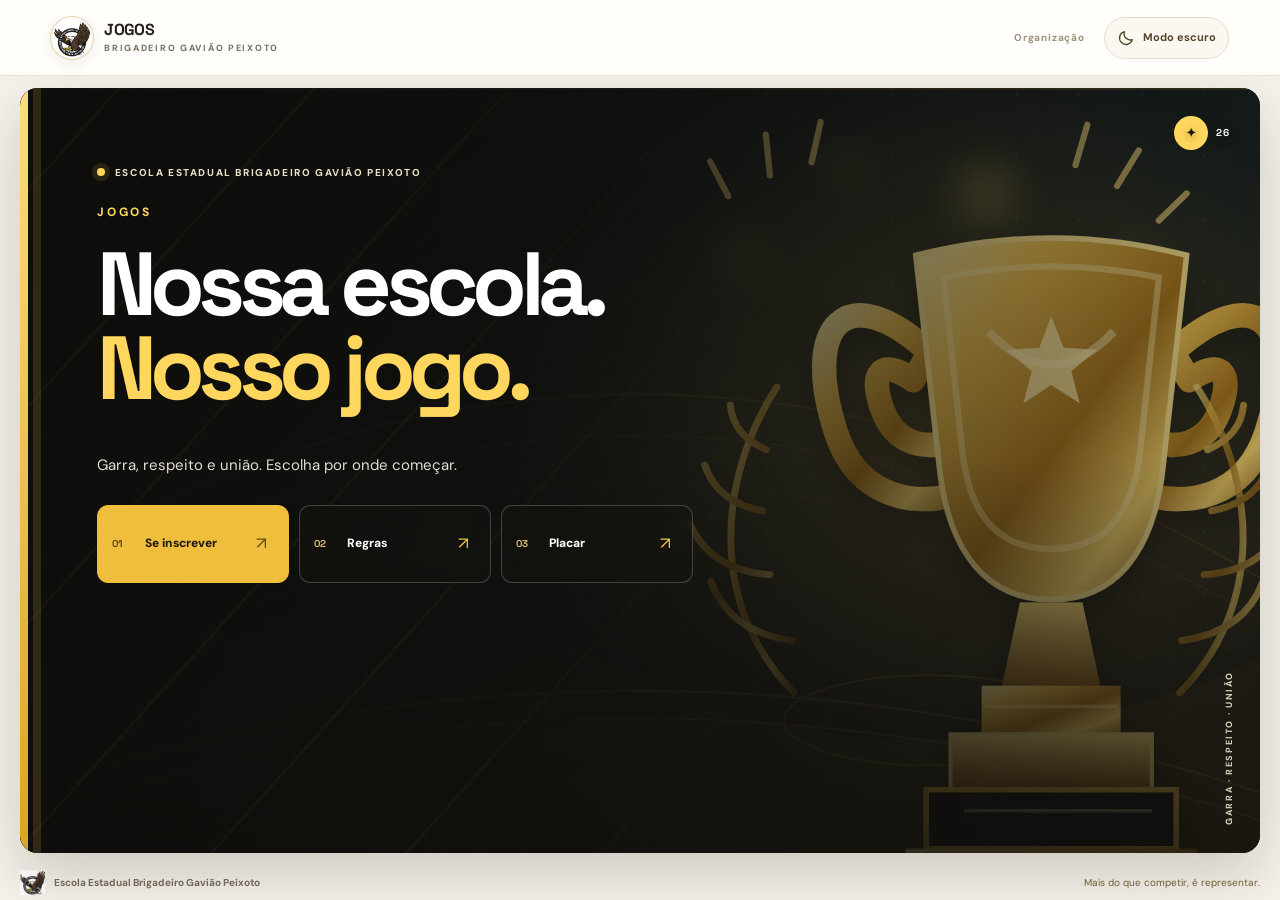
==== commit fa72b070: "Minhas alterações locais da nova versão" ====
--- a/index.html
+++ b/index.html
@@ -4,58 +4,48 @@
   <meta charset="utf-8">
   <meta name="viewport" content="width=device-width, initial-scale=1, viewport-fit=cover">
   <meta name="theme-color" content="#171612">
-  <meta name="description" content="Jogos — Escola Estadual Brigadeiro Gavião Peixoto. Apresentação dos Jogos, regras, inscrições e placares ao vivo.">
+  <meta name="description" content="Jogos da Escola Estadual Brigadeiro Gavião Peixoto.">
   <title>Jogos — Brigadeiro Gavião Peixoto</title>
   <link rel="icon" type="image/png" href="assets/brasao-escola.png">
-  <link rel="preload" as="image" href="assets/jogos-banner.webp" fetchpriority="high">
-  <script>
-    (() => {
-      try {
-        const saved = localStorage.getItem('jogos-theme');
-        const initial = saved || (window.matchMedia && window.matchMedia('(prefers-color-scheme: dark)').matches ? 'dark' : 'light');
-        document.documentElement.dataset.theme = initial;
-      } catch (_) { document.documentElement.dataset.theme = 'light'; }
-    })();
-  </script>
+  <script>(() => { try { const saved = localStorage.getItem('jogos-theme'); document.documentElement.dataset.theme = saved || (matchMedia('(prefers-color-scheme: dark)').matches ? 'dark' : 'light'); } catch (_) { document.documentElement.dataset.theme = 'light'; } })();</script>
   <link rel="stylesheet" href="css/style.css">
+  <link rel="stylesheet" href="css/refine.css">
+  <link rel="stylesheet" href="css/final-overrides.css">
+  <link rel="stylesheet" href="css/layout-standardization.css">
 </head>
-<body class="home-page sports-home">
-  <header class="site-header sports-header">
-    <a class="brand sports-brand" href="index.html" aria-label="Jogos da Escola Brigadeiro Gavião Peixoto — início">
-      <span class="brand__crest"><img src="assets/brasao-escola.png" alt="Brasão da Escola Estadual Brigadeiro Gavião Peixoto"></span>
+<body class="home-page sports-home home-minimal">
+  <header class="home-minimal-header">
+    <a class="brand" href="index.html" aria-label="Jogos — início">
+      <span class="brand__crest"><img src="assets/brasao-escola.png" alt="Brasão da escola"></span>
       <span class="brand__copy"><strong>JOGOS</strong><small>BRIGADEIRO GAVIÃO PEIXOTO</small></span>
     </a>
-    <nav id="main-navigation" class="main-nav sports-nav" aria-label="Navegação principal">
-      <a href="regras.html">Leia as regras</a>
-      <a href="inscricao.html">Inscrever equipe</a>
-      <a href="placar.html">Placar ao vivo</a>
-      <a class="nav-admin" href="admin.html"><span class="nav-admin__icon" aria-hidden="true">↗</span> Área do organizador</a>
-    </nav>
-    <button class="theme-toggle" type="button" data-theme-toggle aria-label="Ativar modo escuro" title="Ativar modo escuro" aria-pressed="false">
-      <svg class="theme-toggle__moon" viewBox="0 0 24 24" fill="none" aria-hidden="true"><path d="M20.5 14.2A8.5 8.5 0 0 1 9.8 3.5 8.7 8.7 0 1 0 20.5 14.2Z" stroke="currentColor" stroke-width="1.8" stroke-linecap="round" stroke-linejoin="round"/></svg>
-      <svg class="theme-toggle__sun" viewBox="0 0 24 24" fill="none" aria-hidden="true"><circle cx="12" cy="12" r="4" stroke="currentColor" stroke-width="1.8"/><path d="M12 2v2m0 16v2M4.93 4.93l1.42 1.42m11.3 11.3 1.42 1.42M2 12h2m16 0h2M4.93 19.07l1.42-1.42m11.3-11.3 1.42-1.42" stroke="currentColor" stroke-width="1.8" stroke-linecap="round"/></svg>
-      <span class="theme-toggle__label">Modo escuro</span>
-    </button>
-    <button class="menu-toggle sports-menu-toggle" id="menu-toggle" type="button" aria-label="Abrir menu" aria-expanded="false" aria-controls="main-navigation">
-      <span></span><span></span>
-    </button>
+    <div class="home-minimal-header__actions">
+      <a class="home-organizer-link" href="admin.html">Organização</a>
+      <button class="theme-toggle" type="button" data-theme-toggle aria-label="Ativar modo escuro" title="Ativar modo escuro" aria-pressed="false">
+        <svg class="theme-toggle__moon" viewBox="0 0 24 24" fill="none" aria-hidden="true"><path d="M20.5 14.2A8.5 8.5 0 0 1 9.8 3.5 8.7 8.7 0 1 0 20.5 14.2Z" stroke="currentColor" stroke-width="1.8" stroke-linecap="round" stroke-linejoin="round"/></svg>
+        <svg class="theme-toggle__sun" viewBox="0 0 24 24" fill="none" aria-hidden="true"><circle cx="12" cy="12" r="4" stroke="currentColor" stroke-width="1.8"/><path d="M12 2v2m0 16v2M4.93 4.93l1.42 1.42m11.3 11.3 1.42 1.42M2 12h2m16 0h2M4.93 19.07l1.42-1.42m11.3-11.3 1.42 1.42" stroke="currentColor" stroke-width="1.8" stroke-linecap="round"/></svg>
+        <span class="theme-toggle__label">Modo escuro</span>
+      </button>
+    </div>
   </header>
 
-  <main class="sports-main">
-    <section class="sports-cover" aria-labelledby="cover-title">
-      <img class="sports-cover__photo" src="assets/jogos-banner.webp" alt="" fetchpriority="high" decoding="async">
+  <main class="home-minimal-main">
+    <section class="sports-cover home-minimal-cover" aria-labelledby="cover-title">
+      <picture class="sports-cover__picture">
+        <source media="(max-width: 720px)" srcset="assets/jogos-banner-mobile.svg">
+        <img class="sports-cover__photo" src="assets/jogos-banner.svg" alt="" fetchpriority="high" decoding="async">
+      </picture>
       <div class="sports-cover__veil" aria-hidden="true"></div>
       <div class="sports-cover__texture" aria-hidden="true"></div>
       <div class="sports-cover__content">
         <div class="sports-cover__eyebrow"><span class="sports-cover__pulse" aria-hidden="true"></span> ESCOLA ESTADUAL BRIGADEIRO GAVIÃO PEIXOTO</div>
-        <p class="sports-cover__edition">JOGOS <span>2026</span></p>
+        <p class="sports-cover__edition">JOGOS <span></span></p>
         <h1 id="cover-title">Nossa escola.<br><span>Nosso jogo.</span></h1>
-        <p class="sports-cover__lead">Respeito na disputa. Orgulho em representar. Energia dentro e fora da quadra.</p>
-        <p class="home-rules-reminder"><span aria-hidden="true">✦</span> Antes de se inscrever, leia as regras dos Jogos.</p>
-        <nav class="sports-cover__actions" aria-label="Acessos dos Jogos">
-          <a class="sports-action sports-action--primary" href="inscricao.html">Inscreva sua equipe <span aria-hidden="true">↗</span></a>
-          <a class="sports-action sports-action--secondary" href="regras.html">Ler as regras <span aria-hidden="true">→</span></a>
-          <a class="sports-cover__rules" href="placar.html">Acompanhar placar ao vivo ↗</a>
+        <p class="sports-cover__lead">Garra, respeito e união. Escolha por onde começar.</p>
+        <nav class="home-primary-actions" aria-label="Acessos principais">
+          <a class="home-primary-action home-primary-action--primary" href="inscricao.html"><span>01</span><strong>Se inscrever</strong><i aria-hidden="true">↗</i></a>
+          <a class="home-primary-action" href="regras.html"><span>02</span><strong>Regras</strong><i aria-hidden="true">↗</i></a>
+          <a class="home-primary-action" href="placar.html"><span>03</span><strong>Placar</strong><i aria-hidden="true">↗</i></a>
         </nav>
       </div>
       <div class="sports-cover__side-label" aria-hidden="true">GARRA · RESPEITO · UNIÃO</div>
@@ -63,35 +53,10 @@
     </section>
   </main>
 
-  <footer class="sports-footer">
-    <a class="sports-footer__school" href="index.html"><img src="assets/brasao-escola.png" alt=""><span>Escola Estadual Brigadeiro Gavião Peixoto</span></a>
-    <span class="sports-footer__motto">A torcida é de todos. <b>✦</b> O respeito vem primeiro.</span>
-    <a class="sports-footer__admin" href="admin.html">Organização ↗</a>
+  <footer class="home-minimal-footer">
+    <span><img src="assets/brasao-escola.png" alt=""> Escola Estadual Brigadeiro Gavião Peixoto</span>
+    <span>Mais do que competir, é representar.</span>
   </footer>
-
-  <script>
-    (() => {
-      const menuToggle = document.getElementById('menu-toggle');
-      const mainNav = document.getElementById('main-navigation');
-      if (!menuToggle || !mainNav) return;
-      const setMenuOpen = (open) => {
-        mainNav.classList.toggle('is-open', open);
-        document.body.classList.toggle('menu-open', open);
-        menuToggle.setAttribute('aria-expanded', String(open));
-        menuToggle.setAttribute('aria-label', open ? 'Fechar menu' : 'Abrir menu');
-      };
-      menuToggle.addEventListener('click', () => setMenuOpen(!mainNav.classList.contains('is-open')));
-      mainNav.querySelectorAll('a').forEach((link) => link.addEventListener('click', () => setMenuOpen(false)));
-      document.addEventListener('keydown', (event) => { if (event.key === 'Escape') setMenuOpen(false); });
-      document.addEventListener('click', (event) => {
-        if (window.matchMedia('(max-width: 860px)').matches && mainNav.classList.contains('is-open') &&
-            !mainNav.contains(event.target) && !menuToggle.contains(event.target)) setMenuOpen(false);
-      });
-      window.addEventListener('resize', () => {
-        if (!window.matchMedia('(max-width: 860px)').matches) setMenuOpen(false);
-      }, { passive: true });
-    })();
-  </script>
   <script src="js/theme.js" defer></script>
 </body>
 </html>
--- a/css/style.css
+++ b/css/style.css
@@ -30,7 +30,7 @@
 .nav-admin:hover{box-shadow:0 5px 0 rgba(25,23,20,.12)}
 .hero{position:relative;isolation:isolate;padding-top:58px;padding-bottom:62px}
 .hero:before{content:"";position:absolute;z-index:-5;right:-4%;top:5%;width:53%;height:91%;border-radius:44% 16% 40% 23%;background:linear-gradient(135deg,rgba(255,215,103,.24),rgba(240,190,61,.08) 52%,rgba(90,59,40,.045));transform:rotate(-3deg);pointer-events:none}
-.hero:after{content:"JOGOS  /  2026";position:absolute;z-index:-4;right:1%;top:7%;writing-mode:vertical-rl;font:800 9px var(--display);letter-spacing:.24em;color:#8d7951;opacity:.65}
+.hero:after{content:"JOGOS  /  ";position:absolute;z-index:-4;right:1%;top:7%;writing-mode:vertical-rl;font:800 9px var(--display);letter-spacing:.24em;color:#8d7951;opacity:.65}
 .eyebrow{background:linear-gradient(110deg,#fff3c9,#fffaf0);box-shadow:0 3px 0 rgba(217,156,22,.08)}
 .hero h1{font-size:clamp(49px,5.5vw,74px);text-wrap:balance}
 .hero h1 span{color:#bd8612;text-shadow:0 2px 0 rgba(255,255,255,.45)}
@@ -1292,6 +1292,7 @@
 .match-controller-pending,.match-controller-complete{margin:auto;text-align:center;padding:40px 20px}
 .match-controller-pending strong,.match-controller-complete strong{display:block;font-size:clamp(23px,3vw,40px);letter-spacing:-.04em;margin-bottom:10px}
 .match-controller-pending p,.match-controller-complete p{font-size:12px;color:#c0b8a8;line-height:1.7}
+.match-controller-pending--error{max-width:760px}.match-controller-pending--error strong{color:#ffb7a9}.match-controller-retry{margin-top:14px;min-height:44px;padding:10px 18px;border:0;border-radius:10px;background:#f4c644;color:#211b10;font:inherit;font-size:11px;font-weight:900;cursor:pointer}.match-controller-retry:hover{background:#ffda6b}
 .match-controller-complete .match-controller-live{justify-content:center;color:#f3d77d;margin-bottom:15px}
 @media(max-width:680px){.match-controller-screen{padding:14px}.match-controller-header{align-items:flex-start;padding-bottom:14px}.match-controller-brand__mark{width:39px;height:39px}.match-controller-brand strong{font-size:10px}.match-controller-brand small{font-size:8px}.match-controller-close{padding:9px;font-size:9px}.match-controller-scoreboard{grid-template-columns:minmax(0,1fr) 17px minmax(0,1fr);gap:6px}.match-controller-team{padding:15px 8px;border-radius:14px}.match-controller-team h2{font-size:clamp(17px,4.2vw,24px)}.match-controller-team p{font-size:9px;margin-bottom:15px}.match-controller-score{font-size:clamp(55px,16vw,92px);margin-bottom:15px}.match-controller-points{grid-template-columns:43px minmax(0,1fr);gap:5px}.match-controller-plus,.match-controller-minus{min-height:48px;font-size:11px}.match-controller-footer{align-items:stretch;flex-direction:column}.match-controller-finish{width:100%}}
 
--- a/css/refine.css
+++ b/css/refine.css
@@ -0,0 +1,356 @@
+/* Ajustes de navegação e hierarquia visual do fluxo simplificado. */
+:root { --refine-paper: #f7f5ef; --refine-card: #fffefa; --refine-border: #e8e2d7; }
+
+/* Página inicial */
+.home-minimal { min-height: 100vh; display: flex; flex-direction: column; background: #171612; color: #f7f1e5; }
+.home-minimal-header { height: 76px; flex: 0 0 76px; display: flex; align-items: center; justify-content: space-between; gap: 20px; padding: 0 max(4vw, calc((100vw - 1320px) / 2)); background: #171612; border-bottom: 1px solid rgba(255,255,255,.1); position: relative; z-index: 10; }
+.home-minimal-header .brand__copy strong { color: #fff; }
+.home-minimal-header .brand__copy small { color: #bcb4a2; }
+.home-minimal-header .brand__crest { width: 42px; height: 42px; }
+.home-minimal-header__actions { display: flex; align-items: center; gap: 19px; }
+.home-organizer-link { color: #aaa393; font-size: 10px; font-weight: 700; letter-spacing: .08em; opacity: .7; transition: opacity .2s,color .2s; }
+.home-organizer-link:hover { color: #f3c84e; opacity: 1; }
+.home-minimal-header .theme-toggle { color: #d6cfbf; border-color: rgba(255,255,255,.12); background: transparent; }
+.home-minimal-header .theme-toggle:hover { background: rgba(255,255,255,.08); }
+.home-minimal-main { flex: 1; display: flex; width: min(1440px, calc(100% - 44px)); margin: 22px auto; }
+.home-minimal-cover { width: 100%; min-height: min(790px, calc(100vh - 140px)); min-height: min(790px, calc(100dvh - 140px)); border-radius: 18px; overflow: hidden; }
+.home-minimal-cover .sports-cover__photo { object-position: center 52%; }
+.home-minimal-cover .sports-cover__veil { background: linear-gradient(90deg, rgba(14,13,11,.94) 0%, rgba(14,13,11,.78) 44%, rgba(14,13,11,.28) 100%), linear-gradient(0deg, rgba(14,13,11,.72), transparent 52%); }
+.home-minimal-cover .sports-cover__content { width: min(750px, 70%); padding: clamp(42px, 6vw, 82px); }
+.home-minimal-cover .sports-cover__edition { margin: 0 0 12px; }
+.home-minimal-cover h1 { margin: 11px 0 17px; font-size: clamp(58px, 7vw, 92px); }
+.home-minimal-cover .sports-cover__lead { margin-bottom: 26px; }
+.home-primary-actions { display: grid; grid-template-columns: repeat(3, minmax(0,1fr)); gap: 10px; width: min(700px, 100%); }
+.home-primary-action { min-height: 78px; display: grid; grid-template-columns: 25px minmax(0,1fr) 18px; align-items: center; gap: 8px; padding: 13px 14px; border: 1px solid rgba(255,255,255,.2); border-radius: 11px; background: rgba(22,20,16,.54); color: #fff; backdrop-filter: blur(8px); transition: transform .2s, border-color .2s, background .2s; }
+.home-primary-action:hover { transform: translateY(-3px); border-color: rgba(242,194,62,.85); background: rgba(22,20,16,.8); }
+.home-primary-action > span { color: #d1b96c; font: 700 10px var(--display); }
+.home-primary-action strong { font-size: 12px; font-weight: 800; }
+.home-primary-action i { color: #f0c447; font-style: normal; font-size: 17px; }
+.home-primary-action--primary { color: #211a0b; background: #f0be3d; border-color: #f0be3d; }
+.home-primary-action--primary:hover { color: #211a0b; background: #ffd45e; border-color: #ffd45e; }
+.home-primary-action--primary > span,.home-primary-action--primary i { color: #634710; }
+.home-minimal-footer { min-height: 55px; display: flex; justify-content: space-between; align-items: center; gap: 18px; width: min(1440px, calc(100% - 44px)); margin: 0 auto 14px; color: #9c9588; font-size: 10px; }
+.home-minimal-footer > span:first-child { display: inline-flex; align-items: center; gap: 9px; font-weight: 700; }
+.home-minimal-footer img { width: 25px; height: 25px; object-fit: contain; }
+.home-minimal-footer > span:last-child { color: #d2c5a5; }
+
+/* Cabeçalho e páginas públicas internas */
+.simple-public-page { min-height: 100vh; background: var(--refine-paper); }
+.simple-public-header { position: sticky; top: 0; z-index: 50; height: 76px; display: flex; align-items: center; justify-content: space-between; gap: 22px; padding: 0 max(4vw, calc((100vw - 1180px) / 2)); background: rgba(255,254,250,.94); border-bottom: 1px solid var(--refine-border); backdrop-filter: blur(16px); }
+.simple-public-header .brand__crest { width: 42px; height: 42px; }
+.simple-public-header .brand__copy strong { font-size: 14px; }
+.simple-public-header .brand__copy small { font-size: 8px; }
+.simple-public-nav { display: flex; align-items: center; gap: clamp(16px, 3vw, 34px); }
+.simple-public-nav a { color: #6f695e; font-size: 11px; font-weight: 700; transition: color .2s; }
+.simple-public-nav a:hover { color: #a67812; }
+.simple-public-header .theme-toggle { min-height: 38px; padding: 7px 10px; }
+.simple-page-main { width: min(850px, calc(100% - 36px)); margin: 0 auto; padding: 54px 0 70px; }
+.simple-page-heading { margin: 0 0 27px; }
+.simple-page-heading h1 { margin: 8px 0 10px; font: 700 clamp(35px, 5vw, 53px)/1.06 var(--display); letter-spacing: -.065em; }
+.simple-page-heading h1 em { color: #bb8618; font-style: normal; }
+.simple-page-heading p { max-width: 650px; margin: 0; color: #777168; font-size: 13px; line-height: 1.7; }
+.registration-card--simple { max-width: 760px; margin: 0 auto; padding: 28px 32px 25px; border-radius: 17px; }
+.registration-card--simple .field-group { margin-bottom: 16px; }
+.registration-card--simple .form-divider { margin-top: 22px; padding-top: 19px; }
+.registration-card--simple .consent-check { margin: 19px 0 16px; }
+.registration-card--simple .privacy-note { margin-bottom: 0; }
+.simple-public-footer { min-height: 68px; display: flex; justify-content: space-between; align-items: center; gap: 18px; padding: 14px max(4vw, calc((100vw - 1180px) / 2)); border-top: 1px solid var(--refine-border); color: #8c8579; background: #fbfaf6; font-size: 9px; font-weight: 700; letter-spacing: .04em; }
+.simple-public-footer a { color: #7b5a18; }
+.simple-public-footer a:hover { text-decoration: underline; }
+
+/* Regras */
+.rules-main { width: min(900px, calc(100% - 36px)); }
+.rules-main .simple-page-heading { margin-bottom: 31px; }
+.rules-list { overflow: hidden; border: 1px solid var(--refine-border); border-radius: 16px; background: var(--refine-card); }
+.rule-row { display: grid; grid-template-columns: 46px minmax(0,1fr); gap: 17px; padding: 21px 24px; border-bottom: 1px solid #eee9df; }
+.rule-row:last-child { border-bottom: 0; }
+.rule-row > span { width: 36px; height: 36px; display: grid; place-items: center; border-radius: 10px; background: #f6edda; color: #8b6513; font: 700 12px var(--display); }
+.rule-row h2 { margin: 0 0 5px; font: 700 16px var(--display); letter-spacing: -.03em; }
+.rule-row p { margin: 0; color: #777168; font-size: 12px; line-height: 1.75; }
+.rules-reminder { margin: 17px 0 18px; padding: 13px 15px; border-left: 3px solid #d9a52a; background: #f2ecdf; color: #756b58; font-size: 11px; line-height: 1.7; }
+.rules-cta { min-height: 44px; padding: 10px 16px; }
+
+/* Chaveamento público */
+.scoreboard-page { background: var(--refine-paper); }
+.bracket-main { width: min(1320px, calc(100% - 44px)); padding: 40px 0 64px; }
+.bracket-hero { display: flex; justify-content: space-between; align-items: flex-end; gap: 30px; padding: 5px 0 27px; border-bottom: 1px solid var(--refine-border); }
+.bracket-hero h1 { margin: 9px 0 8px; font: 700 clamp(40px, 5vw, 57px)/1.03 var(--display); letter-spacing: -.07em; }
+.bracket-hero p { max-width: 650px; margin: 0; color: #777168; font-size: 13px; line-height: 1.7; }
+.bracket-hero__status { min-width: 245px; display: grid; grid-template-columns: 9px minmax(0,1fr); gap: 4px 10px; align-items: center; padding: 13px 15px; border: 1px solid var(--refine-border); border-radius: 12px; background: #fffefa; }
+.bracket-hero__status .live-pulse { grid-row: span 2; }
+.bracket-hero__status strong { font-size: 11px; }
+.bracket-hero__status small { color: #898274; font-size: 9px; }
+.bracket-section { padding-top: 28px; }
+.bracket-section__heading { display: flex; justify-content: space-between; align-items: flex-end; gap: 18px; margin-bottom: 17px; }
+.bracket-section__heading h2 { margin: 6px 0 0; font: 700 25px var(--display); letter-spacing: -.05em; }
+.bracket-section__heading .button { min-height: 39px; padding: 8px 13px; font-size: 10px; }
+.bracket-tabs { display: flex; gap: 8px; overflow-x: auto; padding: 2px 1px 12px; scrollbar-width: thin; }
+.bracket-tab { flex: 0 0 auto; min-height: 42px; display: inline-flex; align-items: center; gap: 9px; padding: 9px 14px; border: 1px solid #e5dfd3; border-radius: 10px; background: #fffefa; color: #70695e; font-size: 11px; font-weight: 800; }
+.bracket-tab:hover { border-color: #d3a333; }
+.bracket-tab.is-active { background: #211f1a; color: #fff; border-color: #211f1a; }
+.bracket-tab b { color: #f4ca55; font-size: 9px; white-space: nowrap; }
+.bracket-host { min-width: 0; }
+.bracket-tournament-heading { display: flex; justify-content: space-between; align-items: flex-end; gap: 20px; margin: 8px 0 19px; }
+.bracket-tournament-heading h2 { margin: 5px 0 0; font: 700 27px var(--display); letter-spacing: -.05em; }
+.bracket-match-count { color: #8e8678; font-size: 10px; font-weight: 700; }
+.bracket-champion { display: flex; align-items: center; gap: 13px; padding: 14px 17px; margin-bottom: 18px; border: 1px solid #ead8a8; border-radius: 12px; background: #fff8e7; }
+.bracket-champion > span { font-size: 24px; }
+.bracket-champion div { display: flex; flex-direction: column; gap: 3px; }
+.bracket-champion small { color: #8a6a22; font-size: 8px; font-weight: 900; letter-spacing: .12em; }
+.bracket-champion strong { color: #332817; font: 700 16px var(--display); }
+.bracket-group,.bracket-knockout { margin: 19px 0 0; padding: 17px; border: 1px solid var(--refine-border); border-radius: 15px; background: #fffefa; }
+.bracket-group > header,.bracket-knockout__heading { display: flex; justify-content: space-between; align-items: center; gap: 12px; margin-bottom: 13px; }
+.bracket-group h3,.bracket-knockout__heading h3 { margin: 0; font: 700 16px var(--display); }
+.bracket-group > header span,.bracket-knockout__heading span { color: #8c8477; font-size: 9px; font-weight: 700; }
+.bracket-group__matches { display: grid; grid-template-columns: repeat(auto-fit, minmax(260px,1fr)); gap: 10px; }
+.bracket-tree { display: flex; align-items: stretch; gap: 26px; overflow-x: auto; padding: 5px 4px 13px; scrollbar-width: thin; }
+.bracket-round { flex: 0 0 270px; min-width: 270px; display: flex; flex-direction: column; }
+.bracket-round h4 { margin: 0 0 12px; padding: 0 0 9px; border-bottom: 1px solid #e9e3d8; color: #877d6c; font-size: 9px; letter-spacing: .12em; text-transform: uppercase; }
+.bracket-round__matches { flex: 1; display: flex; flex-direction: column; justify-content: space-around; gap: 17px; }
+.bracket-match { position: relative; display: block; width: 100%; padding: 11px 12px 8px; border: 1px solid #e6e0d5; border-radius: 10px; background: #fff; color: #29251e; text-align: left; box-shadow: 0 4px 12px rgba(38,30,14,.035); transition: border-color .18s, transform .18s, box-shadow .18s; }
+.bracket-match:hover,.bracket-match:focus-visible { transform: translateY(-2px); border-color: #d9ab3b; box-shadow: 0 9px 24px rgba(38,30,14,.09); }
+.bracket-match.is-live { border-color: #d7b344; box-shadow: inset 3px 0 #d7b344; }
+.bracket-match.is-completed { border-color: #d9e4db; }
+.bracket-match__meta { display: flex; justify-content: space-between; align-items: center; gap: 8px; padding-bottom: 8px; color: #8c8375; font-size: 8px; font-weight: 800; letter-spacing: .04em; text-transform: uppercase; }
+.bracket-match__meta b { color: #8a6b21; font-size: 8px; }
+.bracket-match.is-live .bracket-match__meta b { color: #23834b; }
+.bracket-match__team { display: flex; justify-content: space-between; align-items: center; gap: 10px; min-height: 36px; border-top: 1px solid #f0ece5; }
+.bracket-match__team > span { min-width: 0; display: flex; flex-direction: column; gap: 2px; }
+.bracket-match__team strong { overflow-wrap: anywhere; color: #353027; font-size: 11px; }
+.bracket-match__team small { color: #928a7d; font-size: 8px; }
+.bracket-match__team > b { min-width: 27px; color: #686052; font: 700 15px var(--display); text-align: center; }
+.bracket-match__team.is-winner strong,.bracket-match__team.is-winner > b { color: #936b13; }
+.bracket-match__open { display: flex; justify-content: flex-end; gap: 6px; margin-top: 7px; padding-top: 7px; border-top: 1px solid #f0ece5; color: #a17b25; font-size: 8px; font-weight: 800; }
+.bracket-match__open i { font-style: normal; }
+.bracket-main .scoreboard-empty { min-height: 215px; margin-top: 8px; }
+.bracket-main:fullscreen { width: 100%; max-width: none; padding: 34px; overflow: auto; background: var(--refine-paper); }
+
+/* Painel administrativo com navegação lateral */
+.admin-page-refined { min-height: 100vh; background: #f5f3ed; }
+.admin-page-refined .admin-topbar { height: 70px; min-height: 70px; padding: 0 max(3vw, calc((100vw - 1400px) / 2)); }
+.admin-topbar__actions { display: flex; align-items: center; gap: 14px; }
+.admin-page-refined .admin-topbar .back-link { color: #756d60; font-size: 10px; }
+.admin-shell-refined { width: min(1440px, calc(100% - 40px)); padding: 29px 0 55px; }
+.admin-dashboard-bar { display: flex; align-items: center; justify-content: space-between; gap: 18px; margin-bottom: 18px; }
+.admin-dashboard-bar h1 { margin: 5px 0 0; font: 700 26px var(--display); letter-spacing: -.05em; }
+.admin-dashboard-bar .button { min-height: 38px; padding: 8px 13px; font-size: 10px; }
+.admin-workspace { display: grid; grid-template-columns: 222px minmax(0,1fr); align-items: start; gap: 23px; }
+.admin-sidebar { position: sticky; top: 91px; min-width: 0; padding: 16px 12px 13px; border: 1px solid #e4ded2; border-radius: 14px; background: #fffefa; box-shadow: 0 8px 24px rgba(37,29,15,.035); }
+.admin-sidebar__label { padding: 4px 9px 11px; color: #a49a88; font-size: 8px; font-weight: 900; letter-spacing: .16em; }
+.admin-sidebar__nav { display: grid; gap: 5px; }
+.admin-sidebar__nav button { width: 100%; min-height: 43px; display: flex; align-items: center; gap: 11px; padding: 10px 11px; border: 0; border-radius: 8px; background: transparent; color: #6f695d; text-align: left; font-size: 10px; font-weight: 800; transition: background .18s,color .18s; }
+.admin-sidebar__nav button > span { width: 20px; color: #a17a26; font-size: 15px; text-align: center; }
+.admin-sidebar__nav button:hover { background: #f6f1e7; color: #27231d; }
+.admin-sidebar__nav button.is-active { background: #211f1a; color: #fff; }
+.admin-sidebar__nav button.is-active > span { color: #f3c74d; }
+.admin-sidebar__back { display: block; margin: 17px 9px 0; padding-top: 13px; border-top: 1px solid #eee9df; color: #978d7d; font-size: 9px; font-weight: 700; }
+.admin-sidebar__back:hover { color: #8c6518; }
+.admin-content { min-width: 0; }
+.admin-view-panel { min-width: 0; }
+.admin-view-panel[hidden] { display: none !important; }
+.admin-panel-heading { display: flex; justify-content: space-between; align-items: flex-end; gap: 20px; margin: 1px 0 19px; }
+.admin-panel-heading h2 { margin: 5px 0 6px; font: 700 27px var(--display); letter-spacing: -.055em; }
+.admin-panel-heading p { margin: 0; max-width: 710px; color: #827b6f; font-size: 11px; line-height: 1.7; }
+.admin-panel-heading .button { min-height: 39px; padding: 8px 12px; font-size: 10px; white-space: nowrap; }
+.admin-content .stats-grid { margin-top: 19px; }
+.admin-content .stat-card { min-height: 112px; padding: 17px 18px; border-color: #e5dfd4; border-radius: 12px; background: #fffefa; }
+.admin-content .stat-card--dark { background: #211f1a; border-color: #211f1a; color: #fff; }
+.admin-content .stat-card__top { font-size: 10px; }
+.admin-content .stat-card > strong { font-size: 29px; }
+.admin-content .stat-card > small { color: #948b7c; font-size: 9px; }
+.admin-content .stat-card--dark > small { color: #bcb4a3; }
+.admin-overview-links { display: grid; grid-template-columns: repeat(3,minmax(0,1fr)); gap: 11px; margin-top: 20px; }
+.admin-overview-links button { position: relative; min-width: 0; min-height: 118px; display: flex; flex-direction: column; align-items: flex-start; justify-content: center; gap: 6px; padding: 15px; border: 1px solid #e5dfd4; border-radius: 12px; background: #fffefa; text-align: left; transition: border-color .18s,transform .18s; }
+.admin-overview-links button:hover { transform: translateY(-2px); border-color: #d4aa48; }
+.admin-overview-links button > span { color: #a27b29; font-size: 17px; }
+.admin-overview-links button strong { color: #302c25; font-size: 10px; }
+.admin-overview-links button small { color: #8d8579; font-size: 9px; }
+.admin-overview-links button i { position: absolute; top: 14px; right: 15px; color: #b38a31; font-style: normal; }
+.admin-content .admin-section__heading { margin-bottom: 15px; }
+.admin-content .tournament-control-card { margin-bottom: 20px; border-radius: 13px; }
+.admin-content .tournament-registration-control { padding: 18px; }
+.admin-content .tournament-generation-control { padding: 18px; }
+.admin-content .admin-tournament-card { margin-top: 14px; border-radius: 14px; }
+.admin-content .admin-phase-block { padding: 16px; }
+.admin-content .admin-phase-heading { margin-bottom: 13px; }
+.admin-content .admin-phase-heading h4 { font-size: 13px; }
+.admin-match { cursor: pointer; transition: transform .18s,border-color .18s,box-shadow .18s; }
+.admin-match:hover,.admin-match:focus-visible { transform: translateY(-2px); border-color: #d2a743; box-shadow: 0 9px 24px rgba(35,27,15,.1); outline: none; }
+.admin-match-select { width: 100%; min-height: 36px; margin-top: 10px; padding: 7px 10px; font-size: 9px; }
+.admin-content .admin-match-result__team { min-height: 33px; }
+.admin-content .admin-tournament-card__header { align-items: center; }
+.admin-content .teams-admin-section,
+.admin-content .admin-view-panel > .admin-section { margin-bottom: 0; }
+.admin-content .admin-footer { margin-top: 23px; padding-top: 15px; border-top: 1px solid #e5dfd4; color: #a09787; font-size: 8px; }
+.admin-content .modality-admin-layout { grid-template-columns: minmax(260px,.9fr) minmax(0,1.1fr); gap: 14px; }
+.admin-content .admin-form-card,.admin-content .admin-list-card { border-radius: 12px; }
+.admin-content .admin-form-card { padding: 19px; }
+.admin-content .admin-list-card { padding: 19px; }
+.admin-content .teams-toolbar { margin-top: 14px; }
+.admin-content .teams-table-wrap { border-radius: 12px; }
+.match-controller-ban { margin-top: 13px; min-height: 34px; padding: 7px 12px; border: 1px solid rgba(255,255,255,.2); border-radius: 8px; background: rgba(255,255,255,.07); color: #ddd2bd; font-size: 9px; font-weight: 800; }
+.match-controller-ban:hover { border-color: rgba(255,210,100,.65); color: #ffdc7d; }
+.match-controller-ban.is-banned { border-color: rgba(104,194,132,.35); color: #9fe0b2; }
+.match-controller-team { min-width: 0; }
+
+/* Tema escuro nas páginas simplificadas */
+:root[data-theme="dark"] .simple-public-page,
+:root[data-theme="dark"] .scoreboard-page { background: #171612; color: #f3eddf; }
+:root[data-theme="dark"] .simple-public-header { background: rgba(27,25,21,.95); border-color: #3a352b; }
+:root[data-theme="dark"] .simple-public-header .brand__copy strong { color: #f8f1e3; }
+:root[data-theme="dark"] .simple-public-header .brand__copy small { color: #aaa18e; }
+:root[data-theme="dark"] .simple-public-nav a { color: #c0b7a5; }
+:root[data-theme="dark"] .simple-page-heading p,
+:root[data-theme="dark"] .bracket-hero p { color: #b2aa9a; }
+:root[data-theme="dark"] .registration-card--simple,
+:root[data-theme="dark"] .rules-list,
+:root[data-theme="dark"] .bracket-hero__status,
+:root[data-theme="dark"] .bracket-group,
+:root[data-theme="dark"] .bracket-knockout { background: #211f1a; border-color: #403a2f; }
+:root[data-theme="dark"] .registration-card--simple .field-group label,
+:root[data-theme="dark"] .rule-row h2,
+:root[data-theme="dark"] .bracket-group h3,
+:root[data-theme="dark"] .bracket-knockout__heading h3,
+:root[data-theme="dark"] .bracket-section__heading h2,
+:root[data-theme="dark"] .bracket-tournament-heading h2 { color: #f1eadb; }
+:root[data-theme="dark"] .registration-card--simple .field-group input,
+:root[data-theme="dark"] .registration-card--simple .field-group select,
+:root[data-theme="dark"] .registration-card--simple .field-group textarea,
+:root[data-theme="dark"] .participant-field input { background: #191814; border-color: #4b4438; color: #f4ecdc; }
+:root[data-theme="dark"] .rule-row { border-color: #3a352b; }
+:root[data-theme="dark"] .rule-row p,
+:root[data-theme="dark"] .bracket-match__team strong { color: #d4cbb9; }
+:root[data-theme="dark"] .rule-row > span { background: #40351f; color: #f2ca62; }
+:root[data-theme="dark"] .rules-reminder { background: #302919; border-color: #a77e29; color: #d3c39e; }
+:root[data-theme="dark"] .simple-public-footer { background: #1d1b17; border-color: #3a352b; color: #aaa18f; }
+:root[data-theme="dark"] .bracket-hero { border-color: #403a2f; }
+:root[data-theme="dark"] .bracket-hero__status { color: #f3ead7; }
+:root[data-theme="dark"] .bracket-hero__status small,
+:root[data-theme="dark"] .bracket-match__team small { color: #a59b88; }
+:root[data-theme="dark"] .bracket-tab { background: #211f1a; border-color: #403a2f; color: #d0c6b4; }
+:root[data-theme="dark"] .bracket-tab.is-active { background: #f0be3d; border-color: #f0be3d; color: #211a0b; }
+:root[data-theme="dark"] .bracket-match { background: #29261f; color: #f2ead9; border-color: #4a4336; }
+:root[data-theme="dark"] .bracket-match__team { border-color: #403a2f; }
+:root[data-theme="dark"] .bracket-match__team strong { color: #f1eadb; }
+:root[data-theme="dark"] .bracket-match__open { border-color: #403a2f; }
+:root[data-theme="dark"] .bracket-round h4 { border-color: #403a2f; }
+:root[data-theme="dark"] .bracket-champion { background: #332a18; border-color: #6c5526; }
+:root[data-theme="dark"] .bracket-champion strong { color: #f4e7c5; }
+:root[data-theme="dark"] .admin-page-refined { background: #171612; color: #f3eddf; }
+:root[data-theme="dark"] .admin-page-refined .admin-topbar { background: #1d1b17; border-color: #3a352b; }
+:root[data-theme="dark"] .admin-page-refined .admin-topbar .brand__copy strong { color: #f8f1e3; }
+:root[data-theme="dark"] .admin-page-refined .admin-topbar .brand__copy small { color: #aaa18e; }
+:root[data-theme="dark"] .admin-sidebar,
+:root[data-theme="dark"] .admin-content .stat-card:not(.stat-card--dark),
+:root[data-theme="dark"] .admin-overview-links button { background: #211f1a; border-color: #403a2f; }
+:root[data-theme="dark"] .admin-sidebar__nav button { color: #c0b7a5; }
+:root[data-theme="dark"] .admin-sidebar__nav button:hover { background: #302b21; color: #fff; }
+:root[data-theme="dark"] .admin-sidebar__nav button.is-active { background: #f0be3d; color: #201a0d; }
+:root[data-theme="dark"] .admin-sidebar__nav button.is-active > span { color: #6c4c0d; }
+:root[data-theme="dark"] .admin-dashboard-bar h1,
+:root[data-theme="dark"] .admin-panel-heading h2,
+:root[data-theme="dark"] .admin-overview-links button strong { color: #f5eddd; }
+:root[data-theme="dark"] .admin-panel-heading p,
+:root[data-theme="dark"] .admin-overview-links button small { color: #aaa18f; }
+:root[data-theme="dark"] .admin-overview-links button:hover { border-color: #95742e; }
+:root[data-theme="dark"] .admin-content .admin-footer { border-color: #403a2f; }
+
+@media (max-width: 1000px) {
+  .admin-workspace { grid-template-columns: 188px minmax(0,1fr); gap: 15px; }
+  .admin-content .modality-admin-layout { grid-template-columns: 1fr; }
+  .admin-overview-links { grid-template-columns: 1fr; }
+  .admin-overview-links button { min-height: 86px; }
+}
+@media (max-width: 720px) {
+  .home-minimal-header { height: 66px; flex-basis: 66px; padding-inline: 17px; }
+  .home-minimal-header .brand__crest { width: 37px; height: 37px; }
+  .home-minimal-header .brand__copy small { font-size: 7px; }
+  .home-minimal-header .theme-toggle__label { display: none; }
+  .home-minimal-header__actions { gap: 13px; }
+  .home-minimal-main { width: calc(100% - 24px); margin: 12px auto; }
+  .home-minimal-cover { min-height: max(620px, calc(100dvh - 150px)); border-radius: 13px; }
+  .home-minimal-cover .sports-cover__photo { object-position: 67% center; }
+  .home-minimal-cover .sports-cover__veil { background: linear-gradient(180deg,rgba(14,13,11,.13) 0%,rgba(14,13,11,.38) 28%,rgba(14,13,11,.91) 58%,rgba(14,13,11,.98) 100%); }
+  .home-minimal-cover .sports-cover__content { width: 100%; padding: 28px 21px 34px; }
+  .home-minimal-cover h1 { font-size: clamp(49px, 12vw, 68px); }
+  .home-minimal-cover .sports-cover__eyebrow { font-size: 8px; line-height: 1.5; }
+  .home-primary-actions { grid-template-columns: 1fr; gap: 7px; }
+  .home-primary-action { min-height: 58px; padding: 9px 12px; }
+  .home-minimal-footer { width: calc(100% - 30px); margin-bottom: 9px; font-size: 8px; }
+  .home-minimal-footer > span:last-child { display: none; }
+  .simple-public-header { height: 67px; padding-inline: 15px; gap: 10px; }
+  .simple-public-header .brand { gap: 8px; }
+  .simple-public-header .brand__crest { width: 36px; height: 36px; }
+  .simple-public-header .brand__copy small { max-width: 120px; font-size: 7px; letter-spacing: .13em; }
+  .simple-public-nav { gap: 12px; }
+  .simple-public-nav a { font-size: 9px; }
+  .simple-public-header .theme-toggle { width: 34px; min-width: 34px; height: 34px; min-height: 34px; padding: 6px; }
+  .simple-public-header .theme-toggle__label { display: none; }
+  .simple-page-main { padding: 34px 0 48px; }
+  .simple-page-heading h1 { font-size: 39px; }
+  .registration-card--simple { padding: 21px 18px; }
+  .registration-card--simple .participants-fields { grid-template-columns: 1fr; }
+  .simple-public-footer { min-height: 58px; padding: 12px 18px; font-size: 8px; }
+  .simple-public-footer span { text-align: right; }
+  .rule-row { grid-template-columns: 34px minmax(0,1fr); gap: 10px; padding: 17px 15px; }
+  .rule-row > span { width: 29px; height: 29px; border-radius: 8px; font-size: 10px; }
+  .rule-row h2 { font-size: 14px; }
+  .rule-row p { font-size: 11px; }
+  .bracket-main { width: calc(100% - 28px); padding: 27px 0 45px; }
+  .bracket-hero { align-items: flex-start; flex-direction: column; gap: 15px; }
+  .bracket-hero h1 { font-size: 42px; }
+  .bracket-hero__status { width: 100%; }
+  .bracket-section__heading { align-items: flex-start; }
+  .bracket-section__heading h2 { font-size: 21px; }
+  .bracket-section__heading .button { font-size: 8px; padding-inline: 8px; }
+  .bracket-group,.bracket-knockout { padding: 12px; }
+  .bracket-group__matches { grid-template-columns: 1fr; }
+  .bracket-tree { gap: 16px; }
+  .bracket-round { flex-basis: 245px; min-width: 245px; }
+  .bracket-tournament-heading h2 { font-size: 23px; }
+  .admin-page-refined .admin-topbar { height: 64px; min-height: 64px; padding-inline: 14px; }
+  .admin-page-refined .admin-topbar .brand__crest { width: 36px; height: 36px; }
+  .admin-page-refined .admin-topbar .brand__copy small { font-size: 7px; }
+  .admin-topbar__actions { gap: 8px; }
+  .admin-topbar__actions .theme-toggle { width: 34px; min-width: 34px; height: 34px; min-height: 34px; padding: 6px; }
+  .admin-topbar__actions .theme-toggle__label { display: none; }
+  .admin-page-refined .admin-topbar .back-link { font-size: 9px; }
+  .admin-shell-refined { width: calc(100% - 24px); padding: 18px 0 38px; }
+  .admin-dashboard-bar { margin-bottom: 13px; }
+  .admin-dashboard-bar h1 { font-size: 22px; }
+  .admin-dashboard-bar .button { min-height: 35px; padding: 7px 9px; font-size: 8px; }
+  .admin-workspace { display: flex; flex-direction: column; gap: 13px; }
+  .admin-sidebar { position: static; width: 100%; padding: 9px; }
+  .admin-sidebar__label { padding: 2px 4px 7px; }
+  .admin-sidebar__nav { display: flex; gap: 5px; overflow-x: auto; }
+  .admin-sidebar__nav button { width: auto; flex: 0 0 auto; min-height: 37px; padding: 8px 9px; font-size: 9px; white-space: nowrap; }
+  .admin-sidebar__back { margin: 8px 5px 0; padding-top: 8px; }
+  .admin-panel-heading { align-items: flex-start; flex-direction: column; gap: 11px; }
+  .admin-panel-heading h2 { font-size: 23px; }
+  .admin-panel-heading .button { align-self: flex-start; }
+  .admin-content .stats-grid { grid-template-columns: 1fr; gap: 8px; }
+  .admin-content .stat-card { min-height: 83px; }
+  .admin-overview-links { grid-template-columns: 1fr; gap: 7px; margin-top: 12px; }
+  .admin-overview-links button { min-height: 73px; }
+  .admin-content .tournament-registration-control { grid-template-columns: 1fr; gap: 12px; }
+  .admin-content .tournament-generation-form { grid-template-columns: 1fr; }
+  .admin-content .tournament-generation-control { grid-template-columns: 1fr; }
+  .admin-content .admin-tournament-card__header { flex-wrap: wrap; }
+  .admin-content .admin-phase-block { padding: 12px; }
+  .admin-match { padding: 12px; }
+  .admin-content .modality-admin-layout { grid-template-columns: 1fr; }
+  .admin-content .teams-toolbar { flex-direction: column; align-items: stretch; gap: 8px; }
+  .admin-content .teams-table-scroll { overflow-x: auto; }
+  .admin-content .teams-table { min-width: 720px; }
+  .admin-content .admin-footer { flex-direction: row; }
+}
+@media (max-width: 430px) {
+  .simple-public-nav { gap: 8px; }
+  .simple-public-nav a { font-size: 8px; }
+  .simple-public-header .brand__copy small { max-width: 93px; }
+  .simple-public-header .brand__copy strong { font-size: 12px; }
+  .bracket-section__heading { flex-wrap: wrap; }
+  .admin-dashboard-bar .button { padding: 7px; }
+  .admin-dashboard-bar .button span { display: none; }
+  .admin-content .admin-footer { align-items: flex-start; flex-direction: column; gap: 5px; }
+}
--- a/css/final-overrides.css
+++ b/css/final-overrides.css
@@ -0,0 +1,297 @@
+/* INTERCLASSES — fechamento responsivo, acessibilidade e consistência dos temas. */
+:root {
+  --refine-paper: #f7f5ef;
+  --refine-card: #fffefa;
+  --refine-border: #e8e2d7;
+  --refine-ink: #252119;
+  --refine-muted: #777168;
+  color-scheme: light;
+}
+:root[data-theme="dark"] {
+  --refine-paper: #151713;
+  --refine-card: #20231f;
+  --refine-border: #373d34;
+  --refine-ink: #f1f0e8;
+  --refine-muted: #b3b8ad;
+  color-scheme: dark;
+}
+*, *::before, *::after { box-sizing: border-box; }
+html { width: 100%; min-width: 0; scroll-behavior: smooth; }
+body { width: 100%; min-width: 0; max-width: 100%; overflow-x: clip; }
+img, svg, video { max-width: 100%; }
+button, input, select, textarea { font: inherit; }
+button, a { -webkit-tap-highlight-color: transparent; }
+:focus-visible { outline: 3px solid rgba(203, 157, 48, .75); outline-offset: 3px; }
+[hidden] { display: none !important; }
+
+/* Home: conteúdo e arte se adaptam sem recorte de texto. */
+.home-minimal { height: 100svh; height: 100dvh; min-height: 0; overflow: hidden; }
+.home-minimal-header { height: 76px; flex: 0 0 76px; padding-inline: max(16px, calc((100vw - 1320px) / 2)); }
+.home-minimal-main { flex: 1 1 auto; width: min(1440px, calc(100% - 40px)); min-width: 0; min-height: 0; margin: 12px auto; }
+.home-minimal-cover { height: 100%; min-height: 0; min-width: 0; position: relative; isolation: isolate; }
+.home-minimal-footer { height: 35px; min-height: 35px; flex: 0 0 35px; margin: 0 auto; }
+.home-minimal-cover .sports-cover__picture { position: absolute; inset: 0; z-index: -3; display: block; width: 100%; height: 100%; }
+.home-minimal-cover .sports-cover__photo { width: 100%; height: 100%; object-fit: cover; object-position: 72% center; }
+.home-minimal-cover .sports-cover__content { max-width: 100%; }
+.home-primary-actions { min-width: 0; }
+.home-primary-action { min-width: 0; }
+.home-primary-action strong { overflow-wrap: anywhere; }
+.home-minimal-footer { width: min(1440px, calc(100% - 40px)); }
+:root[data-theme="light"] .home-minimal { background: #f5f2eb; color: #242018; }
+:root[data-theme="light"] .home-minimal-header { background: #fffefa; border-color: #e7e0d4; }
+:root[data-theme="light"] .home-minimal-header .brand__copy strong { color: #252119; }
+:root[data-theme="light"] .home-minimal-header .brand__copy small { color: #756e61; }
+:root[data-theme="light"] .home-minimal-header .theme-toggle { color: #56482c; border-color: #e5dece; background: #faf8f1; }
+:root[data-theme="light"] .home-organizer-link { color: #716447; }
+:root[data-theme="light"] .home-minimal-footer { color: #766e60; }
+:root[data-theme="light"] .home-minimal-footer > span:last-child { color: #75623a; }
+
+/* Páginas internas: cores semânticas vinculadas ao tema. */
+.simple-public-page, .scoreboard-page { background: var(--refine-paper) !important; color: var(--refine-ink); }
+.simple-public-header { background: color-mix(in srgb, var(--refine-card) 94%, transparent); border-color: var(--refine-border); }
+.simple-public-header .brand__copy strong { color: var(--refine-ink); }
+.simple-public-header .brand__copy small, .simple-public-nav a { color: var(--refine-muted); }
+.simple-public-nav a:hover { color: #bd8b25; }
+.simple-page-heading h1, .simple-page-heading h2, .rules-list h2 { color: var(--refine-ink); }
+.simple-page-heading p, .rule-row p { color: var(--refine-muted); }
+.registration-card--simple, .rules-list { background: var(--refine-card); border-color: var(--refine-border); color: var(--refine-ink); }
+.rule-row { border-color: var(--refine-border); }
+.rules-reminder { background: color-mix(in srgb, #d8a93b 13%, var(--refine-card)); color: var(--refine-muted); }
+.simple-public-footer { background: var(--refine-card); border-color: var(--refine-border); color: var(--refine-muted); }
+.simple-public-footer a { color: #a4771b; }
+:root[data-theme="dark"] .simple-public-header .theme-toggle { background: #2a2e28; border-color: #434b40; color: #f1d27b; }
+:root[data-theme="dark"] .registration-card--simple .field-group label { color: #e9e8df; }
+:root[data-theme="dark"] .registration-card--simple input,
+:root[data-theme="dark"] .registration-card--simple select,
+:root[data-theme="dark"] .registration-card--simple textarea,
+:root[data-theme="dark"] .participant-field input { background: #171a16; border-color: #424a3f; color: #f5f4eb; }
+:root[data-theme="dark"] .rule-row > span { background: #383321; color: #f4d16e; }
+:root[data-theme="dark"] .rules-reminder { background: #29271e; border-left-color: #d5a83f; color: #c8c6b9; }
+
+/* Painel: sem largura forçada, menu e tabelas cabem no viewport. */
+.admin-page-refined { min-height: 100svh; background: var(--refine-paper); color: var(--refine-ink); }
+.admin-page-refined .admin-topbar { padding-inline: max(14px, calc((100vw - 1400px) / 2)); }
+.admin-shell-refined { width: min(1440px, calc(100% - 32px)); min-width: 0; }
+.admin-workspace { grid-template-columns: minmax(190px, 225px) minmax(0, 1fr); gap: clamp(12px, 1.6vw, 22px); }
+.admin-content, .admin-view-panel, .admin-tournament-panels, .admin-tournament-panel { min-width: 0; max-width: 100%; }
+.admin-panel-heading, .admin-tournament-card__header, .admin-dashboard-bar { min-width: 0; }
+.admin-panel-heading > div, .admin-tournament-card__title { min-width: 0; }
+.admin-match, .admin-tournament-card, .admin-list-card, .admin-form-card { min-width: 0; max-width: 100%; }
+.teams-table-wrap, .teams-table-scroll { width: 100%; max-width: 100%; min-width: 0; }
+.teams-table { width: 100%; min-width: 0 !important; table-layout: fixed; }
+.teams-table th, .teams-table td { overflow-wrap: anywhere; }
+.teams-table td { vertical-align: top; }
+
+/* Placar público: viewport fixo, sem barras de rolagem; chaveamento fluido. */
+.scoreboard-page.bracket-page {
+  height: 100svh;
+  height: 100dvh;
+  min-height: 0;
+  display: grid;
+  grid-template-rows: auto minmax(0, 1fr) auto;
+  overflow: hidden;
+}
+.scoreboard-page .simple-public-header { position: relative; top: auto; min-height: 62px; height: 62px; padding-block: 6px; }
+.scoreboard-page .simple-public-footer { min-height: 35px; height: 35px; padding-block: 5px; }
+.bracket-main {
+  width: 100%; max-width: 1500px; height: 100%; min-height: 0; min-width: 0;
+  margin: 0 auto; padding: clamp(10px, 1.4vh, 18px) clamp(12px, 2vw, 28px);
+  display: flex; flex-direction: column; overflow: hidden;
+}
+.bracket-hero { flex: 0 0 auto; align-items: center; gap: 16px; padding: 0 0 clamp(8px, 1.2vh, 14px); }
+.bracket-hero h1 { font-size: clamp(25px, 3vw, 38px); margin: 4px 0; }
+.bracket-hero p { font-size: clamp(9px, 1vw, 12px); line-height: 1.35; }
+.bracket-hero .section-kicker { font-size: 8px; }
+.bracket-hero__status { min-width: 190px; padding: 8px 10px; }
+.bracket-section { flex: 1 1 auto; min-height: 0; display: flex; flex-direction: column; padding-top: 9px; overflow: hidden; }
+.bracket-section__heading { flex: 0 0 auto; align-items: center; margin-bottom: 7px; }
+.bracket-section__heading h2 { font-size: clamp(15px, 1.7vw, 21px); margin-top: 2px; }
+.bracket-section__heading .section-kicker { font-size: 7px; }
+.bracket-section__heading .button { min-height: 30px; font-size: 8px; padding: 5px 9px; }
+.bracket-tabs { flex: 0 0 auto; max-width: 100%; overflow: hidden; flex-wrap: wrap; gap: 5px; padding: 2px 0 7px; }
+.bracket-tab { min-height: 29px; max-width: 100%; padding: 5px 9px; font-size: 9px; }
+.bracket-host { flex: 1 1 auto; min-height: 0; overflow: hidden; display: flex; flex-direction: column; }
+.bracket-tournament-heading { flex: 0 0 auto; margin: 3px 0 6px; }
+.bracket-tournament-heading h2 { font-size: clamp(15px, 1.8vw, 21px); margin-top: 1px; }
+.bracket-match-count { font-size: 8px; }
+.bracket-champion { flex: 0 0 auto; margin: 0 0 6px; padding: 6px 9px; gap: 7px; }
+.bracket-champion > span { font-size: 16px; }
+.bracket-champion strong { font-size: 11px; }
+.bracket-champion small { font-size: 6px; }
+.bracket-group, .bracket-knockout { flex: 1 1 0; min-height: 0; margin: 5px 0 0; padding: clamp(6px, .8vw, 11px); overflow: hidden; }
+.bracket-group > header, .bracket-knockout__heading { margin-bottom: 5px; }
+.bracket-group h3, .bracket-knockout__heading h3 { font-size: 11px; }
+.bracket-group > header span, .bracket-knockout__heading span { font-size: 7px; }
+.bracket-group__matches { min-height: 0; grid-template-columns: repeat(auto-fit, minmax(min(100%, 185px), 1fr)); gap: 5px; overflow: hidden; align-content: start; }
+.bracket-tree { height: calc(100% - 20px); min-height: 0; display: grid; grid-auto-flow: column; grid-auto-columns: minmax(0, 1fr); gap: clamp(5px, 1vw, 13px); padding: 0; overflow: hidden; }
+.bracket-round { min-width: 0; width: auto; flex: initial; min-height: 0; }
+.bracket-round h4 { flex: 0 0 auto; margin-bottom: 5px; padding-bottom: 4px; font-size: 7px; }
+.bracket-round__matches { min-height: 0; gap: 4px; justify-content: space-around; overflow: hidden; }
+.bracket-match { min-width: 0; padding: 3px 5px 2px; border-radius: 7px; }
+.bracket-match__meta { gap: 3px; padding-bottom: 2px; font-size: 6px; letter-spacing: 0; }
+.bracket-match__meta b { font-size: 6px; }
+.bracket-match__team { min-height: 17px; gap: 3px; }
+.bracket-match__team strong { font-size: clamp(7px, .7vw, 9px); line-height: 1.15; display: -webkit-box; -webkit-line-clamp: 2; -webkit-box-orient: vertical; overflow: hidden; }
+.bracket-match__team small { font-size: 6px; }
+.bracket-match__team > b { min-width: 13px; font-size: 10px; }
+.bracket-match__open { display: none; }
+.bracket-round-tabs { display: none; }
+.bracket-round__matches { justify-content: space-between; gap: 2px; }
+.bracket-round__matches.is-dense { display: grid; grid-template-columns: repeat(2, minmax(0, 1fr)); grid-auto-rows: minmax(0, 1fr); align-content: stretch; gap: 3px; }
+.bracket-round__matches.is-dense .bracket-match__meta,
+.bracket-round__matches.is-dense .bracket-match__team small { display: none; }
+.bracket-round__matches.is-dense .bracket-match { padding: 2px 4px; min-height: 0; }
+.bracket-round__matches.is-dense .bracket-match__team { min-height: 10px; gap: 1px; }
+.bracket-round__matches.is-dense .bracket-match__team strong { font-size: 7px; line-height: 1; white-space: nowrap; text-overflow: ellipsis; }
+.bracket-round__matches.is-dense .bracket-match__team > b { min-width: 10px; font-size: 8px; }
+.bracket-group__matches.is-dense { grid-template-columns: repeat(auto-fit, minmax(min(100%, 145px), 1fr)); }
+.bracket-groups { flex: 1 1 0; min-height: 0; display: grid; grid-template-columns: repeat(auto-fit, minmax(min(100%, 250px), 1fr)); grid-auto-rows: minmax(0, 1fr); gap: 6px; overflow: hidden; }
+.bracket-groups .bracket-group { min-height: 0; margin: 0; display: flex; flex-direction: column; }
+.bracket-groups .bracket-group__matches { flex: 1 1 auto; min-height: 0; grid-template-columns: repeat(auto-fit, minmax(min(100%, 145px), 1fr)); grid-auto-rows: auto; align-content: start; gap: 4px; }
+.bracket-knockout { flex: 1 1 0; min-height: 0; }
+
+.bracket-group__matches.is-dense .bracket-match { padding-block: 2px; }
+.bracket-group__matches.is-dense .bracket-match__meta,
+.bracket-group__matches.is-dense .bracket-match__team small { display: none; }
+.bracket-group__matches.is-dense .bracket-match__team { min-height: 12px; gap: 1px; }
+.bracket-group__matches.is-dense .bracket-match__team strong { font-size: 7px; line-height: 1; white-space: nowrap; text-overflow: ellipsis; }
+.bracket-group__matches.is-dense .bracket-match__team > b { min-width: 10px; font-size: 8px; }
+.bracket-main .scoreboard-empty { flex: 1; min-height: 0; margin: 0; padding: 12px; }
+.bracket-main .scoreboard-empty__icon { width: 34px; height: 34px; margin-bottom: 5px; font-size: 17px; }
+.bracket-main .scoreboard-empty h3 { font-size: 14px; }
+.bracket-main .scoreboard-empty p { font-size: 9px; line-height: 1.35; }
+.bracket-page .form-message { flex: 0 0 auto; margin: 5px 0; padding: 7px 10px; font-size: 9px; }
+
+/* O placar individual também fica preso ao tamanho disponível da tela. */
+.single-match-screen { padding: max(10px, env(safe-area-inset-top)) max(10px, env(safe-area-inset-right)) max(10px, env(safe-area-inset-bottom)) max(10px, env(safe-area-inset-left)); overflow: hidden; }
+.single-match-screen:fullscreen { overflow: hidden; }
+.single-match-screen__inner { min-height: 0; height: 100%; }
+.single-match-screen__header { flex: 0 0 auto; padding-bottom: 10px; }
+.single-match-brand img { width: clamp(32px, 4vw, 48px); height: clamp(32px, 4vw, 48px); }
+.single-match-screen__close { padding: 8px 11px; font-size: 9px; }
+.single-match-screen__content { min-height: 0; padding: clamp(8px, 2vh, 22px) 0; }
+.single-match-screen__content > h1 { font-size: clamp(22px, 4vw, 48px); margin: 8px 0 clamp(10px, 2.5vh, 28px); }
+.single-match-screen__scoreboard { width: 100%; gap: clamp(6px, 2vw, 24px); }
+.single-match-team { padding: clamp(9px, 2vw, 24px); min-height: 0; }
+.single-match-team h2 { font-size: clamp(15px, 2.5vw, 31px); }
+.single-match-team p { margin-bottom: clamp(8px, 2vh, 24px); }
+.single-match-score { font-size: clamp(50px, 12vw, 150px); }
+.single-match-screen__status { margin-top: clamp(10px, 2vh, 24px); font-size: 9px; padding: 7px 10px; }
+.single-match-screen__footer { margin-top: clamp(8px, 2vh, 22px); font-size: 7px; }
+
+/* Desclassificação: ação destrutiva inequívoca e acessível. */
+.match-controller-actions { width: 100%; display: flex; flex-wrap: wrap; justify-content: center; gap: 8px; margin-top: 13px; }
+.match-controller-disqualify {
+  min-height: 38px; padding: 8px 12px; border: 1px solid rgba(255, 111, 99, .38); border-radius: 9px;
+  background: rgba(160, 35, 29, .18); color: #ffb2a9; font-size: 9px; font-weight: 900; cursor: pointer;
+}
+.match-controller-disqualify:hover { background: rgba(177, 45, 37, .32); border-color: rgba(255, 129, 116, .8); }
+.match-controller-disqualify:disabled { opacity: .45; cursor: not-allowed; }
+.match-controller-disqualify.is-disqualified { background: rgba(80, 140, 97, .18); border-color: rgba(111, 188, 131, .38); color: #a8e3b6; }
+.match-controller-team.is-disqualified { border-color: rgba(255, 111, 99, .55); background: linear-gradient(145deg, rgba(150, 40, 35, .18), rgba(255,255,255,.025)); }
+
+@media (max-width: 900px) {
+  .admin-workspace { grid-template-columns: 175px minmax(0, 1fr); gap: 10px; }
+  .admin-shell-refined { width: calc(100% - 22px); }
+}
+@media (max-width: 720px) {
+  .home-minimal { height: 100svh; height: 100dvh; min-height: 0; }
+  .home-minimal-header { min-height: 60px; height: 60px; flex-basis: 60px; padding-inline: 12px; }
+  .home-minimal-header .brand__copy small { max-width: 160px; }
+  .home-minimal-main { width: calc(100% - 18px); margin: 9px auto; }
+  .home-minimal-cover { height: 100%; min-height: 0; }
+  .home-minimal-footer { height: 30px; min-height: 30px; flex-basis: 30px; }
+  .home-minimal-cover .sports-cover__photo { object-position: center 38%; }
+  .home-minimal-cover .sports-cover__veil { background: linear-gradient(180deg, rgba(10,13,15,.1) 0%, rgba(10,13,15,.35) 34%, rgba(10,13,15,.94) 67%, rgba(10,13,15,.99) 100%); }
+  .home-minimal-cover .sports-cover__content { padding: 24px 17px; }
+  .home-minimal-cover h1 { font-size: clamp(40px, 10vw, 60px); }
+  .home-primary-actions { grid-template-columns: 1fr; width: 100%; gap: 7px; }
+  .home-primary-action { min-height: 54px; }
+  .home-minimal-footer { width: calc(100% - 20px); margin-bottom: 0; }
+  .home-minimal-footer > span:last-child { display: none; }
+  .simple-public-header { gap: 7px; padding-inline: 10px; }
+  .simple-public-nav { min-width: 0; gap: clamp(5px, 2vw, 11px); }
+  .simple-public-nav a { font-size: 8px; white-space: nowrap; }
+  .simple-page-main { width: calc(100% - 24px); }
+  .registration-card--simple { width: 100%; padding: 18px 15px; }
+  .admin-workspace { display: flex; flex-direction: column; }
+  .admin-sidebar { position: static; width: 100%; }
+  .admin-sidebar__nav { flex-wrap: wrap; overflow: visible; }
+  .admin-sidebar__nav button { flex: 1 1 calc(50% - 6px); min-width: 0; justify-content: flex-start; }
+  .teams-table-scroll { overflow: visible !important; }
+  .teams-table, .teams-table tbody, .teams-table tr, .teams-table td { display: block; width: 100%; min-width: 0 !important; }
+  .teams-table thead { display: none; }
+  .teams-table tr { margin-bottom: 10px; padding: 8px; border: 1px solid var(--refine-border); border-radius: 11px; background: var(--refine-card); }
+  .teams-table td { display: grid; grid-template-columns: minmax(82px, 27%) minmax(0, 1fr); gap: 8px; padding: 8px 4px; border: 0; border-bottom: 1px solid var(--refine-border); }
+  .teams-table td:last-child { border-bottom: 0; }
+  .teams-table td::before { content: attr(data-label); color: var(--refine-muted); font-size: 8px; font-weight: 900; letter-spacing: .04em; text-transform: uppercase; }
+  .team-row-actions, .team-member-line__actions { flex-wrap: wrap; }
+  .scoreboard-page.bracket-page .simple-public-header { min-height: 50px; height: 50px; }
+  .scoreboard-page .simple-public-header .brand__crest { width: 31px; height: 31px; }
+  .scoreboard-page .simple-public-nav { display: none; }
+  .scoreboard-page .simple-public-footer { min-height: 28px; height: 28px; font-size: 6px; }
+  .bracket-main { padding: 8px 9px; }
+  .bracket-hero { flex-direction: row; align-items: center; }
+  .bracket-hero h1 { font-size: clamp(21px, 5vw, 30px); }
+  .bracket-hero p { display: none; }
+  .bracket-hero__status { min-width: 0; width: auto; grid-template-columns: 7px minmax(0, 1fr); padding: 6px 7px; }
+  .bracket-hero__status strong { font-size: 7px; }
+  .bracket-hero__status small { font-size: 6px; }
+  .bracket-section__heading { flex-direction: row; align-items: center; }
+  .bracket-section__heading .button { min-height: 26px; }
+  .bracket-tabs { display: grid; grid-template-columns: repeat(auto-fit, minmax(88px, 1fr)); overflow: visible; }
+  .bracket-tab { min-width: 0; width: 100%; justify-content: center; font-size: 7px; }
+  .bracket-tab b { display: none; }
+  .bracket-round-tabs { display: flex; flex: 0 0 auto; flex-wrap: wrap; gap: 4px; margin: 0 0 4px; }
+  .bracket-round-tab { flex: 1 1 0; min-width: 0; padding: 5px 4px; border: 1px solid var(--refine-border); border-radius: 7px; background: var(--refine-card); color: var(--refine-muted); font-size: 7px; font-weight: 900; text-align: center; }
+  .bracket-round-tab.is-active { border-color: #c99a32; background: #2a251a; color: #f5d77d; }
+  .bracket-tree { display: grid; grid-auto-flow: row; grid-auto-columns: initial; grid-template-columns: minmax(0, 1fr); gap: 0; height: calc(100% - 20px); }
+  .bracket-round { display: none; width: 100%; min-width: 0; }
+  .bracket-round.is-active { display: flex; }
+  .bracket-round h4 { display: none; }
+  .bracket-match { padding: 3px 4px; }
+  .bracket-match__meta { font-size: 5px; }
+  .bracket-match__meta b { font-size: 5px; }
+  .bracket-match__team { min-height: 14px; gap: 2px; }
+  .bracket-match__team strong { font-size: 7px; }
+  .bracket-match__team small { display: none; }
+  .bracket-match__team > b { min-width: 10px; font-size: 8px; }
+  .bracket-groups { grid-template-columns: repeat(2, minmax(0, 1fr)); }
+  .bracket-groups .bracket-group__matches { grid-template-columns: repeat(2, minmax(0, 1fr)); gap: 3px; }
+  .bracket-group__matches { grid-template-columns: repeat(2, minmax(0, 1fr)); }
+  .single-match-screen__header { align-items: center; gap: 6px; }
+  .single-match-brand { gap: 7px; }
+  .single-match-brand strong { font-size: 9px; }
+  .single-match-brand small { font-size: 7px; }
+  .single-match-screen__close { max-width: 48%; padding: 7px 8px; font-size: 7px; }
+  .single-match-screen__scoreboard { grid-template-columns: minmax(0, 1fr) 14px minmax(0, 1fr); }
+  .single-match-team { padding: 10px 5px; }
+  .single-match-team h2 { font-size: clamp(13px, 4vw, 21px); }
+  .single-match-team p { font-size: 8px; }
+  .single-match-score { font-size: clamp(42px, 15vw, 90px); }
+  .single-match-versus { font-size: 20px; }
+}
+@media (max-height: 620px) and (min-width: 721px) {
+  .home-minimal-header { height: 56px; flex-basis: 56px; }
+  .home-minimal-main { margin-block: 6px; }
+  .home-minimal-cover { height: 100%; min-height: 0; }
+  .home-minimal-footer { height: 27px; min-height: 27px; flex-basis: 27px; }
+  .home-minimal-cover .sports-cover__content { padding-block: 28px; }
+  .home-minimal-cover h1 { font-size: clamp(38px, 5vw, 58px); }
+  .bracket-hero p, .bracket-section__heading > div > .section-kicker { display: none; }
+  .bracket-group, .bracket-knockout { margin-top: 3px; padding: 5px; }
+}
+@media (prefers-reduced-motion: reduce) {
+  *, *::before, *::after { scroll-behavior: auto !important; animation-duration: .01ms !important; animation-iteration-count: 1 !important; transition-duration: .01ms !important; }
+}
+
+@media (max-height: 560px) {
+  .single-match-screen__header { padding-bottom: 5px; }
+  .single-match-screen__content { padding-block: 5px; }
+  .single-match-screen__content > h1 { margin-block: 5px 10px; font-size: clamp(20px, 3.2vw, 34px); }
+  .single-match-team { padding: 8px; }
+  .single-match-team p { margin-bottom: 5px; }
+  .single-match-score { font-size: clamp(40px, 10vh, 78px); }
+  .single-match-screen__status, .single-match-screen__footer { margin-top: 6px; }
+}
+.bracket-main:fullscreen { width: 100%; height: 100%; min-height: 0; padding: 12px 20px; overflow: hidden; }
--- a/css/layout-standardization.css
+++ b/css/layout-standardization.css
@@ -0,0 +1,246 @@
+/* Cabeçalho compartilhado: todas as páginas seguem o mesmo padrão visual da página inicial. */
+.home-minimal-header,
+.simple-public-page .home-minimal-header,
+.admin-page-refined .home-minimal-header {
+  box-sizing: border-box;
+  width: 100%;
+  height: 76px;
+  min-height: 76px;
+  flex: 0 0 76px;
+  display: flex;
+  align-items: center;
+  justify-content: space-between;
+  gap: 20px;
+  padding: 0 max(4vw, calc((100vw - 1320px) / 2));
+  position: relative;
+  z-index: 20;
+  background: #171612;
+  border-bottom: 1px solid rgba(255,255,255,.1);
+}
+
+.home-minimal-header .brand {
+  display: inline-flex;
+  flex: 0 1 auto;
+  align-items: center;
+  gap: 11px;
+  min-width: 0;
+}
+.home-minimal-header .brand__crest { width: 42px; height: 42px; flex: 0 0 42px; }
+.home-minimal-header .brand__copy strong { color: #fff; }
+.home-minimal-header .brand__copy small { color: #bcb4a2; }
+.home-minimal-header__actions { display: flex; align-items: center; justify-content: flex-end; gap: 19px; flex: 0 0 auto; }
+.home-minimal-header .theme-toggle {
+  min-width: 43px;
+  min-height: 42px;
+  color: #d6cfbf;
+  border-color: rgba(255,255,255,.12);
+  background: transparent;
+}
+.home-minimal-header .theme-toggle:hover { background: rgba(255,255,255,.08); }
+.home-back-link {
+  width: 42px;
+  height: 42px;
+  display: inline-grid;
+  place-items: center;
+  flex: 0 0 42px;
+  border: 1px solid rgba(255,255,255,.14);
+  border-radius: 999px;
+  color: #d6cfbf;
+  background: transparent;
+  transition: background .18s ease, border-color .18s ease, color .18s ease, transform .18s ease;
+}
+.home-back-link svg { width: 19px; height: 19px; }
+.home-back-link:hover { color: #f3c84e; border-color: rgba(243,200,78,.5); background: rgba(255,255,255,.07); transform: translateX(-2px); }
+.home-back-link:focus-visible,
+.admin-menu-toggle:focus-visible,
+.admin-sidebar__close:focus-visible { outline: 2px solid #f3c84e; outline-offset: 3px; }
+
+/* O placar ocupa a altura da tela; o cabeçalho padronizado mantém sua altura natural. */
+.scoreboard-page.bracket-page .home-minimal-header { height: 76px; min-height: 76px; flex-basis: 76px; padding-block: 0; }
+
+/* Controles do menu organizador: invisíveis em telas grandes. */
+.admin-dashboard-bar__heading { display: flex; align-items: center; gap: 12px; min-width: 0; }
+.admin-menu-toggle,
+.admin-sidebar__close,
+.admin-sidebar-backdrop { display: none; }
+.admin-sidebar__heading { display: flex; align-items: center; justify-content: space-between; gap: 10px; }
+
+@media (max-width: 760px) {
+  .home-minimal-header,
+  .simple-public-page .home-minimal-header,
+  .admin-page-refined .home-minimal-header,
+  .scoreboard-page.bracket-page .home-minimal-header {
+    height: 66px;
+    min-height: 66px;
+    flex-basis: 66px;
+    padding-inline: 16px;
+    gap: 10px;
+  }
+  .home-minimal-header .brand { gap: 9px; }
+  .home-minimal-header .brand__crest { width: 38px; height: 38px; flex-basis: 38px; }
+  .home-minimal-header .brand__copy strong { font-size: 13px; }
+  .home-minimal-header .brand__copy small { max-width: 185px; font-size: 7px; letter-spacing: .09em; }
+  .home-minimal-header__actions { gap: 13px; }
+  .home-minimal-header .theme-toggle,
+  .home-back-link { width: 43px; min-width: 43px; height: 43px; min-height: 43px; flex-basis: 43px; padding: 0; border-radius: 13px; }
+  .home-minimal-header .theme-toggle__label { display: none; }
+  .home-back-link svg { width: 18px; height: 18px; }
+
+  /* Menu hambúrguer: sidebar vira gaveta lateral com fundo clicável. */
+  .admin-page-refined .admin-dashboard-bar { align-items: center; }
+  .admin-dashboard-bar__heading { gap: 10px; }
+  .admin-menu-toggle {
+    width: 40px;
+    height: 40px;
+    display: inline-flex;
+    flex: 0 0 40px;
+    flex-direction: column;
+    align-items: center;
+    justify-content: center;
+    gap: 5px;
+    padding: 0;
+    border: 1px solid var(--line, #e5dfd4);
+    border-radius: 11px;
+    background: var(--card, #fffefa);
+    color: var(--ink, #27251f);
+    cursor: pointer;
+  }
+  .admin-menu-toggle span { display: block; width: 17px; height: 2px; border-radius: 2px; background: currentColor; }
+  .admin-page-refined .admin-workspace { display: block; position: relative; }
+  .admin-page-refined .admin-sidebar {
+    position: fixed !important;
+    z-index: 1002;
+    top: 0 !important;
+    left: 0;
+    bottom: 0;
+    width: min(84vw, 320px) !important;
+    min-height: 100vh;
+    min-height: 100dvh;
+    height: 100vh;
+    height: 100dvh;
+    display: flex;
+    flex-direction: column;
+    gap: 12px;
+    padding: max(22px, env(safe-area-inset-top)) 16px max(18px, env(safe-area-inset-bottom));
+    overflow-x: hidden;
+    overflow-y: auto;
+    border: 1px solid var(--line, #e5dfd4);
+    border-left: 0;
+    border-radius: 0 18px 18px 0;
+    background: var(--card, #fffefa);
+    box-shadow: 18px 0 45px rgba(0,0,0,.18);
+    transform: translateX(-105%);
+    visibility: hidden;
+    transition: transform .24s ease, visibility .24s ease;
+    top: 0 !important;
+  }
+  .admin-page-refined .admin-sidebar__heading { min-height: 34px; padding: 0 3px 8px; border-bottom: 1px solid var(--line, #e5dfd4); }
+  .admin-page-refined .admin-sidebar__label { padding: 3px 0; font-size: 9px; text-align: left; }
+  .admin-page-refined .admin-sidebar__label::after { content: none; }
+  .admin-sidebar__close {
+    width: 34px;
+    height: 34px;
+    display: grid;
+    place-items: center;
+    flex: 0 0 34px;
+    padding: 0;
+    border: 1px solid var(--line, #e5dfd4);
+    border-radius: 9px;
+    background: transparent;
+    color: var(--ink, #27251f);
+    font: 400 25px/1 sans-serif;
+    cursor: pointer;
+  }
+  .admin-page-refined .admin-sidebar__nav { display: grid; grid-template-columns: 1fr; gap: 7px; }
+  .admin-page-refined .admin-sidebar__nav button {
+    width: 100%;
+    min-height: 48px;
+    flex-direction: row;
+    justify-content: flex-start;
+    gap: 11px;
+    padding: 10px 12px;
+    overflow: visible;
+    font-size: 11px;
+    text-align: left;
+  }
+  .admin-page-refined .admin-sidebar__nav button > .admin-sidebar__icon { flex: 0 0 22px; width: 22px; font-size: 17px; }
+  .admin-page-refined .admin-sidebar__nav button > .admin-sidebar__text { display: inline; max-width: none; overflow: visible; text-align: left; font-size: 11px; line-height: 1.25; }
+  .admin-page-refined .admin-sidebar__nav button > .admin-sidebar__text::after { content: none; }
+  .admin-page-refined .admin-sidebar__back { width: auto; margin: auto 9px 0; padding: 14px 0 5px; text-align: left; font-size: 9px; }
+  .admin-page-refined .admin-sidebar__back::before { content: none; }
+  .admin-sidebar-backdrop {
+    position: fixed;
+    z-index: 1001;
+    inset: 0;
+    display: block;
+    width: 100%;
+    height: 100%;
+    padding: 0;
+    border: 0;
+    border-radius: 0;
+    background: rgba(15,14,12,.54);
+    opacity: 0;
+    visibility: hidden;
+    cursor: pointer;
+    transition: opacity .24s ease, visibility .24s ease;
+  }
+  body.admin-menu-open { overflow: hidden; }
+  body.admin-menu-open .admin-sidebar { transform: translateX(0); visibility: visible; }
+  body.admin-menu-open .admin-sidebar-backdrop { opacity: 1; visibility: visible; }
+}
+
+@media (max-width: 390px) {
+  .home-minimal-header,
+  .simple-public-page .home-minimal-header,
+  .admin-page-refined .home-minimal-header { padding-inline: 12px; }
+  .home-minimal-header .brand__copy small { max-width: 160px; }
+  .home-minimal-header__actions { gap: 13px; }
+}
+
+@media (prefers-reduced-motion: reduce) {
+  .home-back-link,
+  .admin-page-refined .admin-sidebar,
+  .admin-sidebar-backdrop { transition: none; }
+}
+
+/* Mantém exatamente a resposta de cores da página inicial no tema claro. */
+:root[data-theme="light"] .home-minimal-header {
+  background: #fffefa;
+  border-bottom-color: #e7e0d4;
+}
+:root[data-theme="light"] .home-minimal-header .brand__copy strong { color: #252119; }
+:root[data-theme="light"] .home-minimal-header .brand__copy small { color: #756e61; }
+:root[data-theme="light"] .home-minimal-header .theme-toggle {
+  color: #56482c;
+  border-color: #e5dece;
+  background: #faf8f1;
+}
+:root[data-theme="light"] .home-minimal-header .theme-toggle:hover { background: #f2ecdd; }
+:root[data-theme="light"] .home-back-link {
+  color: #56482c;
+  border-color: #e5dece;
+  background: #faf8f1;
+}
+:root[data-theme="light"] .home-back-link:hover {
+  color: #8c6518;
+  border-color: #d6c28f;
+  background: #f2ecdd;
+}
+
+/* Até 720px, conserva a mesma altura compacta usada pela página inicial. */
+@media (max-width: 720px) {
+  .home-minimal-header,
+  .simple-public-page .home-minimal-header,
+  .admin-page-refined .home-minimal-header,
+  .scoreboard-page.bracket-page .home-minimal-header {
+    height: 60px; min-height: 60px; flex-basis: 60px;
+  }
+  .home-minimal-header .brand__crest { width: 37px; height: 37px; flex-basis: 37px; }
+}
+
+@media (max-width: 760px) {
+  .admin-page-refined .admin-topbar .brand__crest { width: 37px; height: 37px; }
+  .admin-page-refined .admin-topbar .brand__copy small { display: block; max-width: 160px; font-size: 7px; }
+  .admin-page-refined .admin-topbar__actions .theme-toggle { width: 43px; min-width: 43px; height: 43px; min-height: 43px; padding: 0; }
+  .scoreboard-page.bracket-page .home-minimal-header .brand__crest { width: 37px; height: 37px; }
+}
